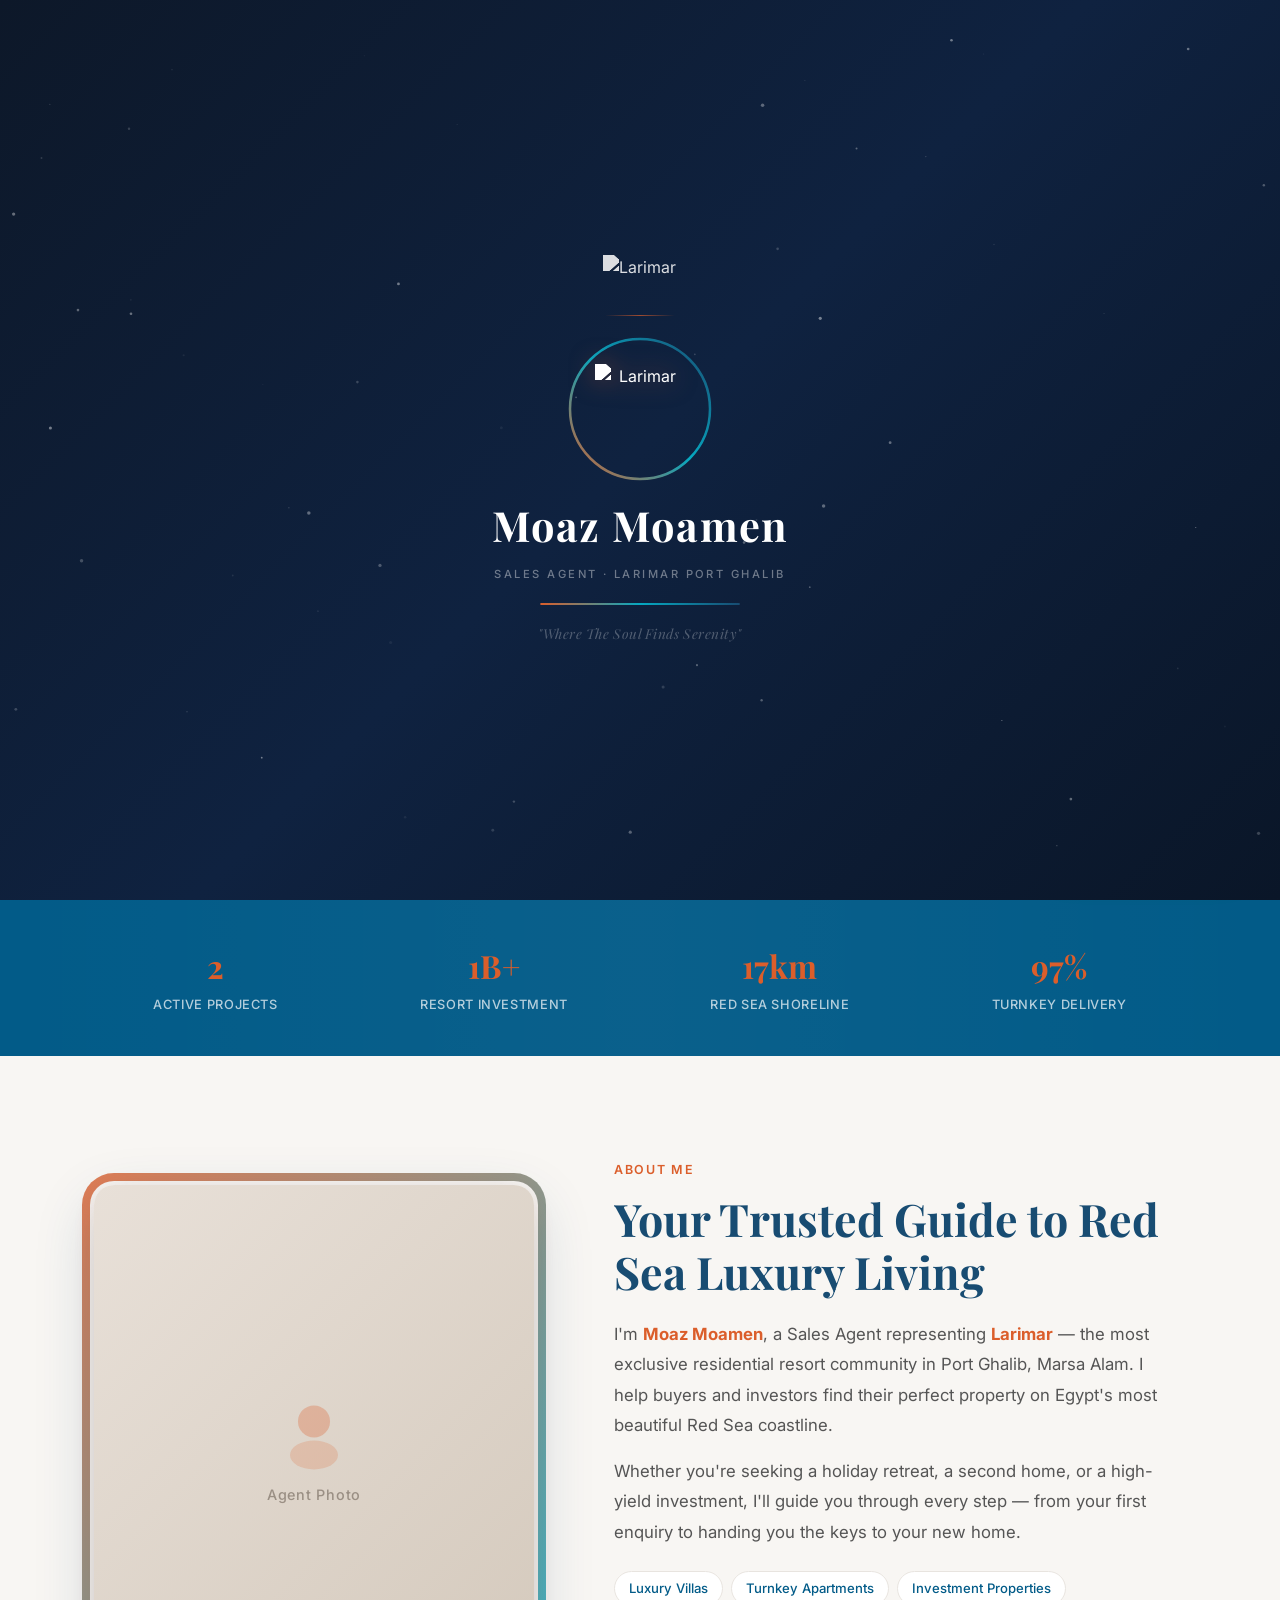
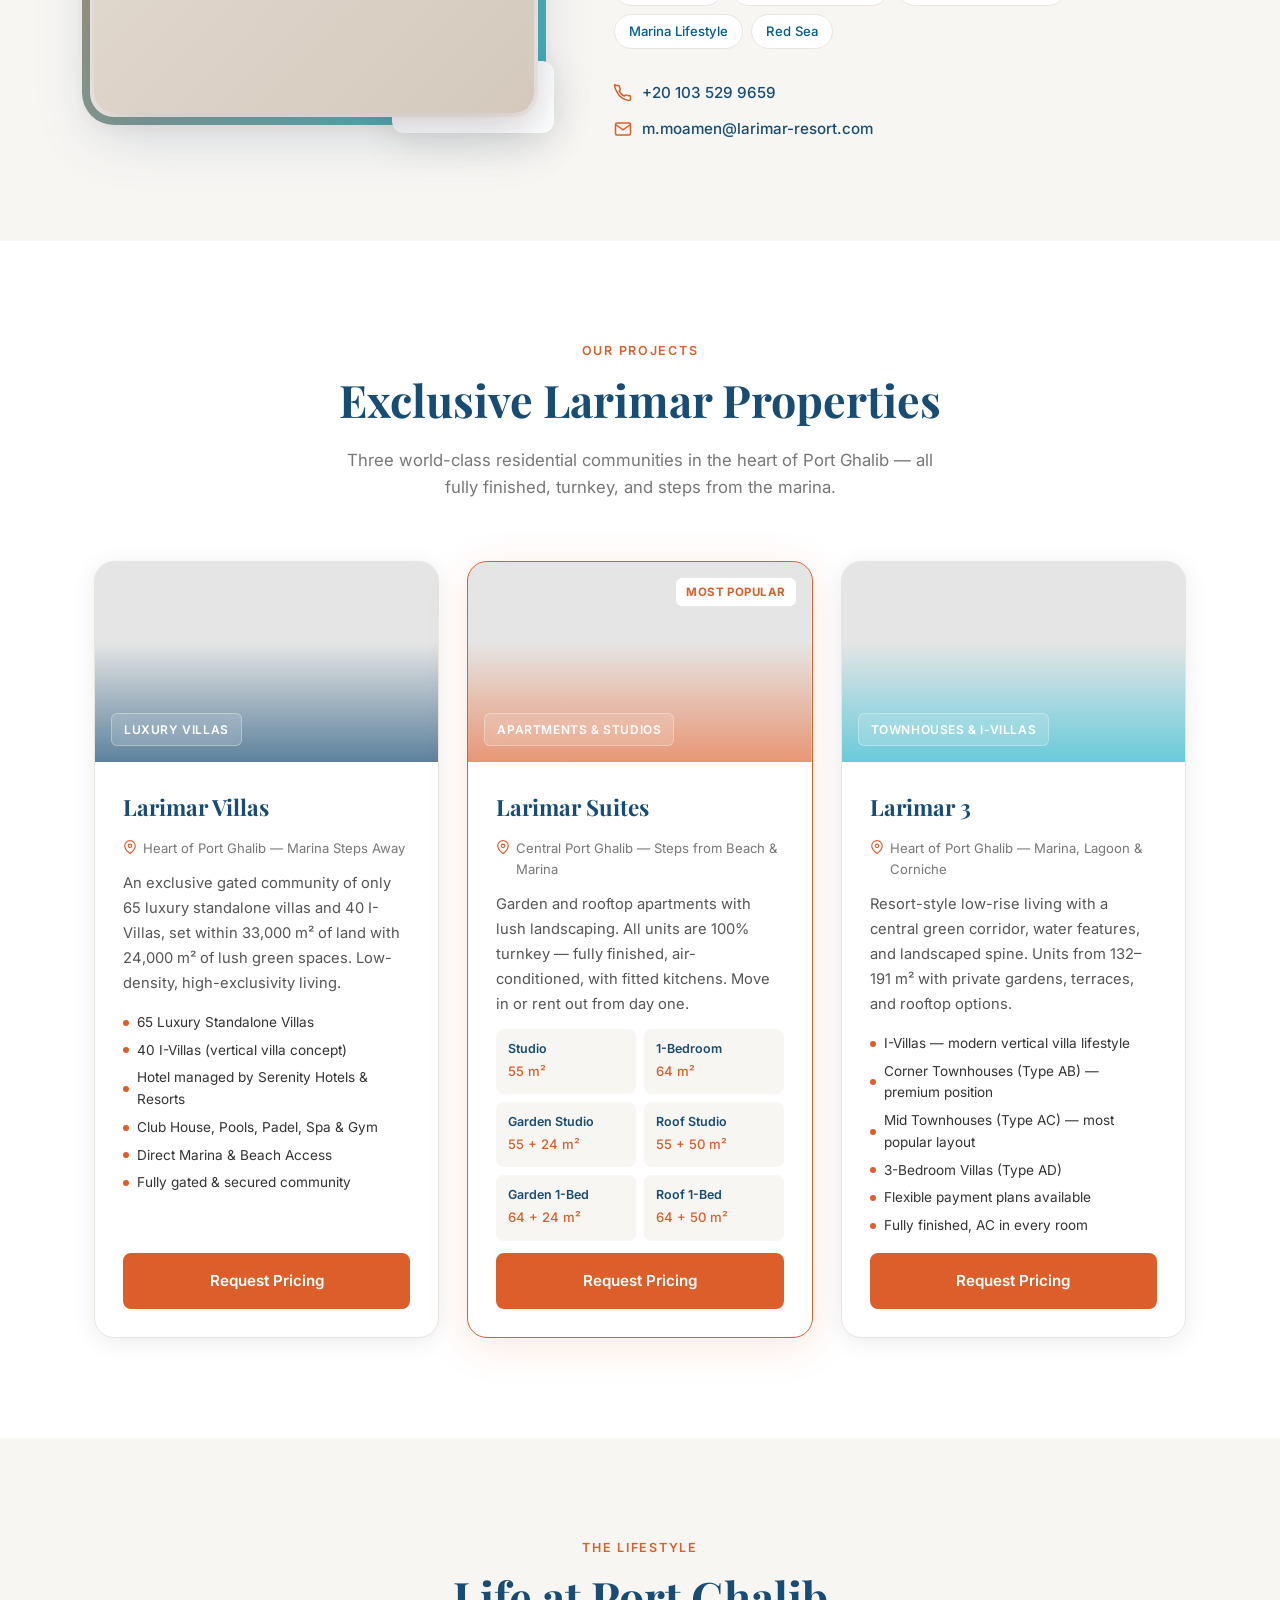
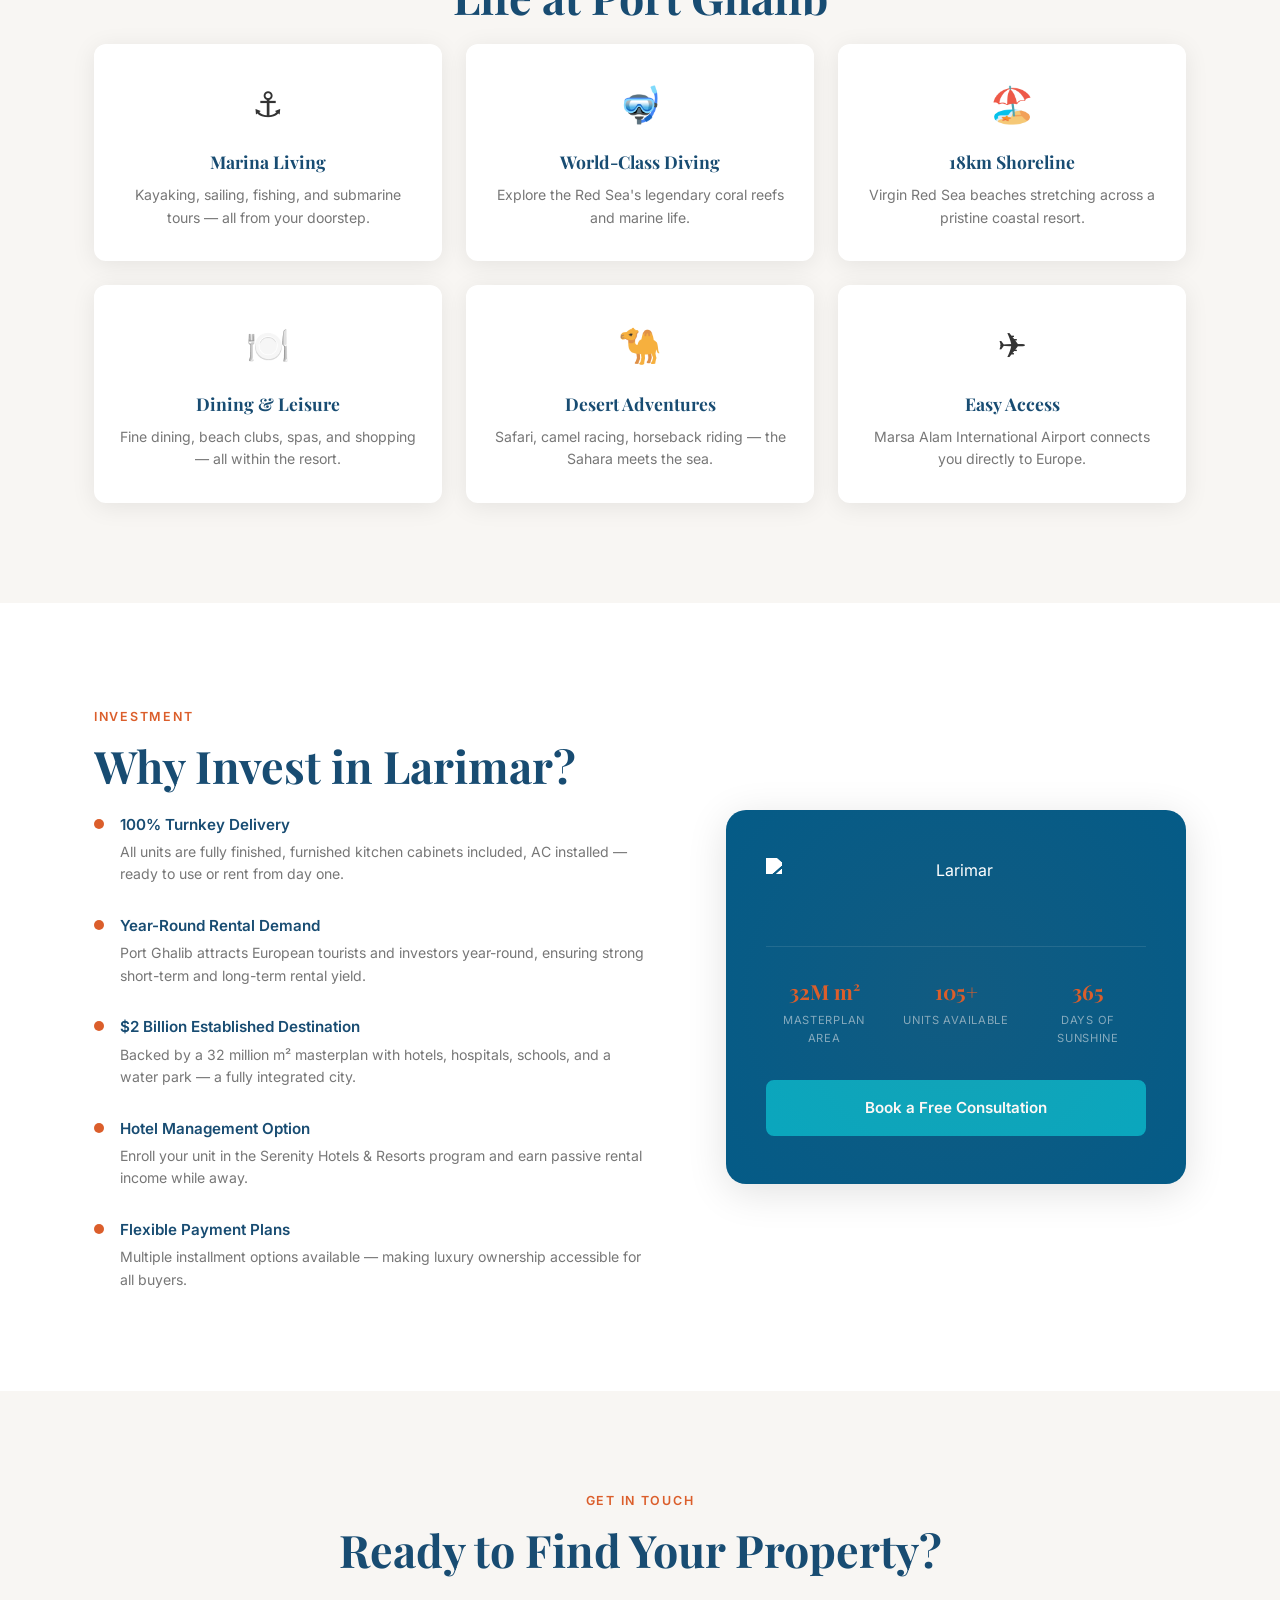
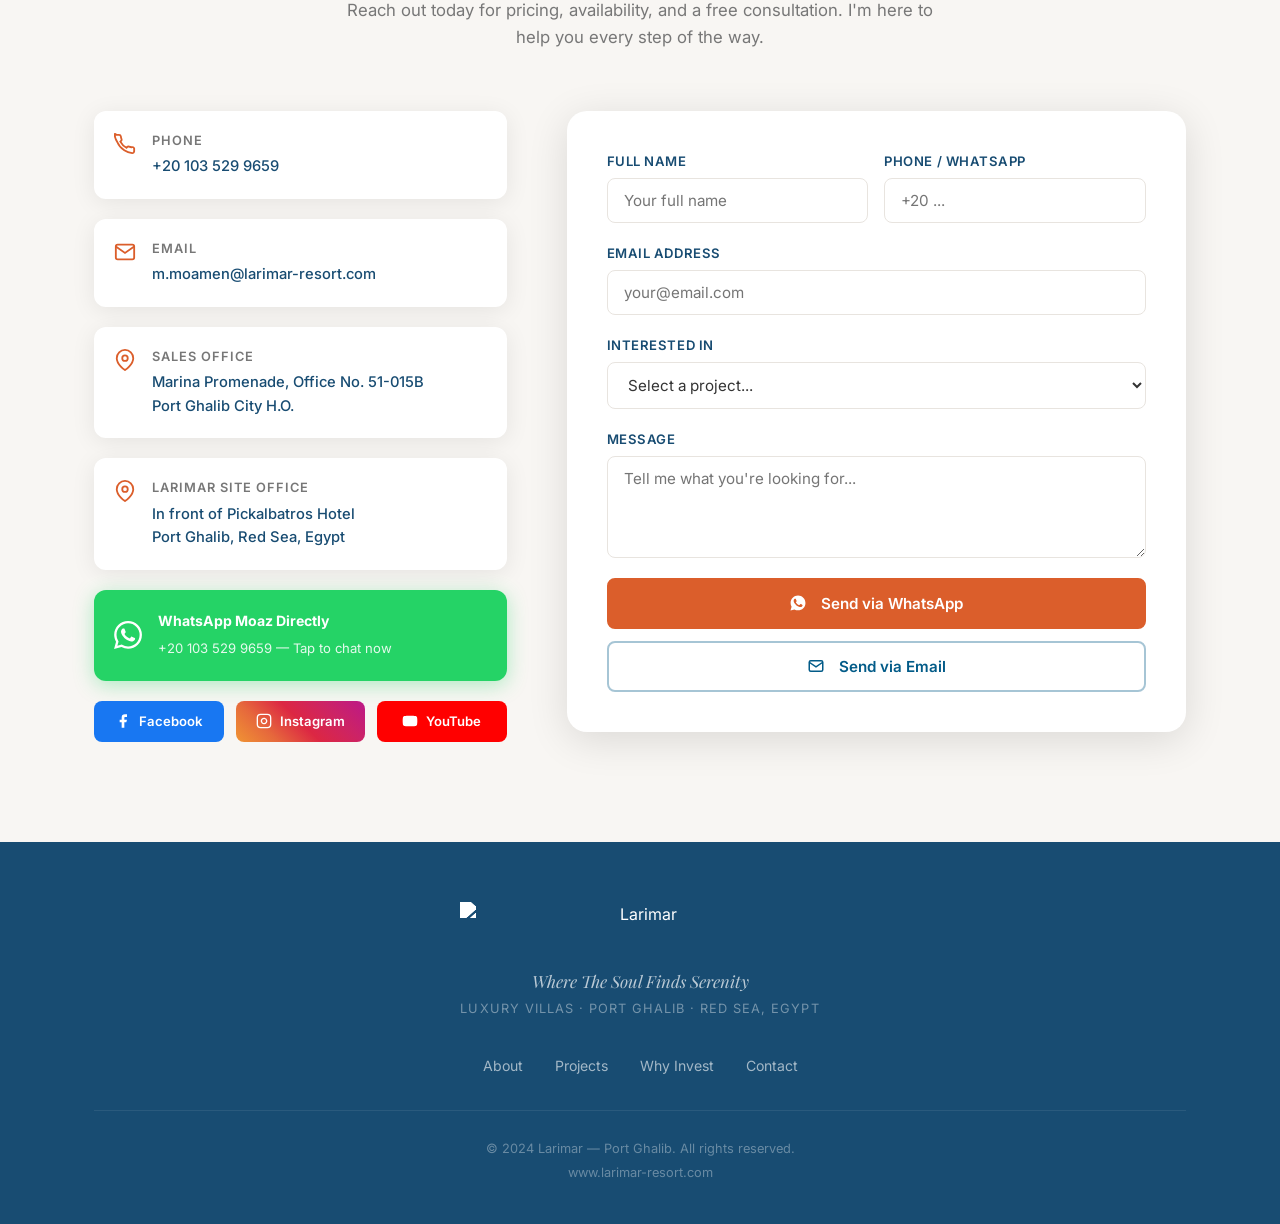
==== index.html @ 700eee4e "Replace Send Enquiry with WhatsApp and Email buttons - Two action buttons: "Send via WhatsApp" and "" ====
<!DOCTYPE html>
<html lang="en">
<head>
  <meta charset="UTF-8" />
  <meta name="viewport" content="width=device-width, initial-scale=1.0" />
  <title>Moaz Moamen | Larimar Port Ghalib — Sales Agent</title>
  <link rel="stylesheet" href="styles.css" />
  <link rel="stylesheet" href="loader.css" />
  <link rel="preconnect" href="https://fonts.googleapis.com" />
  <link href="https://fonts.googleapis.com/css2?family=Playfair+Display:ital,wght@0,400;0,600;0,700;1,400&family=Inter:wght@300;400;500;600&display=swap" rel="stylesheet" />
</head>
<body>

  <!-- ===== LOADING SCREEN ===== -->
  <div id="loader" class="loader">
    <canvas id="loaderCanvas" class="loader-canvas"></canvas>
    <div class="loader-content">
      <div class="loader-logo-wrap">
        <img src="https://larimar-resort.com/wp-content/uploads/2024/09/larimar-logo.png" alt="Larimar" class="loader-larimar-logo" />
      </div>
      <div class="loader-divider"></div>
      <div class="loader-larimar-monogram loader-monogram">
        <div class="loader-larimar-monogram-ring">
          <svg viewBox="0 0 120 120" fill="none" xmlns="http://www.w3.org/2000/svg" width="150" height="150" class="ring-svg">
            <circle cx="60" cy="60" r="56" stroke="rgba(219,94,43,0.2)" stroke-width="1.5"/>
            <circle cx="60" cy="60" r="56" stroke="url(#ring-grad-moaz)" stroke-width="2" stroke-dasharray="352" stroke-dashoffset="352" class="loader-ring" transform="rotate(-90 60 60)"/>
            <defs>
              <linearGradient id="ring-grad-moaz" x1="0%" y1="0%" x2="100%" y2="100%">
                <stop offset="0%" stop-color="#DB5E2B"/>
                <stop offset="50%" stop-color="#05A8C1"/>
                <stop offset="100%" stop-color="#184C72"/>
              </linearGradient>
            </defs>
          </svg>
          <img src="https://larimar-resort.com/wp-content/uploads/2024/10/larimar-logo-orange-png.png" alt="Larimar" class="loader-larimar-logo-center" />
        </div>
      </div>
      <h1 class="loader-name">Moaz Moamen</h1>
      <p class="loader-title">Sales Agent · Larimar Port Ghalib</p>
      <div class="loader-bar-wrap"><div class="loader-bar"></div></div>
      <p class="loader-tagline">"Where The Soul Finds Serenity"</p>
    </div>
  </div>

  <!-- CURSOR GLOW -->
  <div id="cursorGlow" class="cursor-glow"></div>

  <!-- FLOATING WHATSAPP -->
  <a href="https://wa.me/201035299659" target="_blank" rel="noopener" class="whatsapp-float" aria-label="Chat on WhatsApp">
    <svg viewBox="0 0 24 24" fill="currentColor"><path d="M17.472 14.382c-.297-.149-1.758-.867-2.03-.967-.273-.099-.471-.148-.67.15-.197.297-.767.966-.94 1.164-.173.199-.347.223-.644.075-.297-.15-1.255-.463-2.39-1.475-.883-.788-1.48-1.761-1.653-2.059-.173-.297-.018-.458.13-.606.134-.133.298-.347.446-.52.149-.174.198-.298.298-.497.099-.198.05-.371-.025-.52-.075-.149-.669-1.612-.916-2.207-.242-.579-.487-.5-.669-.51-.173-.008-.371-.01-.57-.01-.198 0-.52.074-.792.372-.272.297-1.04 1.016-1.04 2.479 0 1.462 1.065 2.875 1.213 3.074.149.198 2.096 3.2 5.077 4.487.709.306 1.262.489 1.694.625.712.227 1.36.195 1.871.118.571-.085 1.758-.719 2.006-1.413.248-.694.248-1.289.173-1.413-.074-.124-.272-.198-.57-.347m-5.421 7.403h-.004a9.87 9.87 0 01-5.031-1.378l-.361-.214-3.741.982.998-3.648-.235-.374a9.86 9.86 0 01-1.51-5.26c.001-5.45 4.436-9.884 9.888-9.884 2.64 0 5.122 1.03 6.988 2.898a9.825 9.825 0 012.893 6.994c-.003 5.45-4.437 9.884-9.885 9.884m8.413-18.297A11.815 11.815 0 0012.05 0C5.495 0 .16 5.335.157 11.892c0 2.096.547 4.142 1.588 5.945L.057 24l6.305-1.654a11.882 11.882 0 005.683 1.448h.005c6.554 0 11.89-5.335 11.893-11.893a11.821 11.821 0 00-3.48-8.413z"/></svg>
    <span class="whatsapp-label">Chat on WhatsApp</span>
  </a>

  <!-- NAV -->
  <nav class="navbar" id="navbar">
    <div class="nav-inner">
      <a href="#hero" class="nav-logo">
        <img src="https://larimar-resort.com/wp-content/uploads/2024/10/larimar-logo-orange-png.png" alt="Larimar Logo" />
      </a>
      <ul class="nav-links">
        <li><a href="#about">About</a></li>
        <li><a href="#projects">Projects</a></li>
        <li><a href="#invest">Why Invest</a></li>
        <li><a href="#contact" class="nav-cta">Contact Me</a></li>
      </ul>
      <button class="nav-toggle" id="navToggle" aria-label="Toggle menu">
        <span></span><span></span><span></span>
      </button>
    </div>
    <div class="nav-mobile" id="navMobile">
      <a href="#about">About</a>
      <a href="#projects">Projects</a>
      <a href="#invest">Why Invest</a>
      <a href="#contact">Contact Me</a>
    </div>
  </nav>

  <!-- HERO -->
  <section class="hero" id="hero">
    <div class="hero-bg"></div>
    <canvas id="heroCanvas" class="hero-canvas"></canvas>
    <div class="hero-overlay"></div>
    <div class="hero-content">
      <div class="hero-badge hero-reveal">Luxury Real Estate · Port Ghalib · Red Sea</div>
      <h1 class="hero-name hero-reveal">Moaz Moamen</h1>
      <p class="hero-tagline hero-reveal"><em>Where The Soul Finds Serenity</em></p>
      <p class="hero-sub hero-reveal">Your dedicated Sales Agent for exclusive properties at Larimar — Port Ghalib's most prestigious luxury resort community on Egypt's Red Sea coast.</p>
      <div class="hero-actions hero-reveal">
        <a href="#projects" class="btn btn-primary">Explore Properties</a>
        <a href="#contact" class="btn btn-outline">Get in Touch</a>
      </div>
    </div>
    <div class="hero-scroll">
      <span></span>
    </div>
  </section>

  <!-- STATS -->
  <section class="stats-bar">
    <div class="container">
      <div class="stat">
        <span class="stat-num" data-target="3" data-suffix="">0</span>
        <span class="stat-label">Active Projects</span>
      </div>
      <div class="stat">
        <span class="stat-num" data-target="2" data-suffix="B+">$0</span>
        <span class="stat-label">Resort Investment</span>
      </div>
      <div class="stat">
        <span class="stat-num" data-target="18" data-suffix="km">0</span>
        <span class="stat-label">Red Sea Shoreline</span>
      </div>
      <div class="stat">
        <span class="stat-num" data-target="100" data-suffix="%">0</span>
        <span class="stat-label">Turnkey Delivery</span>
      </div>
    </div>
  </section>

  <!-- ABOUT -->
  <section class="section about" id="about">
    <div class="container about-grid">
      <div class="about-image-wrap">
        <div class="about-image-placeholder">
          <div class="about-image-inner">
            <svg viewBox="0 0 100 100" fill="none" xmlns="http://www.w3.org/2000/svg">
              <circle cx="50" cy="38" r="20" fill="#DB5E2B" opacity="0.3"/>
              <ellipse cx="50" cy="80" rx="30" ry="18" fill="#DB5E2B" opacity="0.2"/>
            </svg>
            <span>Agent Photo</span>
          </div>
        </div>
        <div class="about-brand-badge">
          <img src="https://larimar-resort.com/wp-content/uploads/2024/09/Untitled-design-18.png" alt="Port Ghalib" />
          <span>Port Ghalib</span>
        </div>
      </div>
      <div class="about-text">
        <div class="section-label">About Me</div>
        <h2 class="section-title">Your Trusted Guide to Red Sea Luxury Living</h2>
        <p>I'm <strong>Moaz Moamen</strong>, a Sales Agent representing <strong>Larimar</strong> — the most exclusive residential resort community in Port Ghalib, Marsa Alam. I help buyers and investors find their perfect property on Egypt's most beautiful Red Sea coastline.</p>
        <p>Whether you're seeking a holiday retreat, a second home, or a high-yield investment, I'll guide you through every step — from your first enquiry to handing you the keys to your new home.</p>
        <div class="about-tags">
          <span>Luxury Villas</span>
          <span>Turnkey Apartments</span>
          <span>Investment Properties</span>
          <span>Marina Lifestyle</span>
          <span>Red Sea</span>
        </div>
        <div class="about-contacts">
          <a href="tel:+201035299659" class="about-contact-item">
            <svg viewBox="0 0 24 24" fill="none" stroke="currentColor" stroke-width="2"><path d="M22 16.92v3a2 2 0 01-2.18 2 19.79 19.79 0 01-8.63-3.07A19.5 19.5 0 013.55 9.81a19.79 19.79 0 01-3.07-8.67A2 2 0 012.46 2h3a2 2 0 012 1.72c.127.96.361 1.903.7 2.81a2 2 0 01-.45 2.11L6.91 9.43a16 16 0 006.66 6.66l.8-.8a2 2 0 012.11-.45c.907.339 1.85.573 2.81.7A2 2 0 0122 16.92z"/></svg>
            +20 103 529 9659
          </a>
          <a href="mailto:m.moamen@larimar-resort.com" class="about-contact-item">
            <svg viewBox="0 0 24 24" fill="none" stroke="currentColor" stroke-width="2"><path d="M4 4h16c1.1 0 2 .9 2 2v12c0 1.1-.9 2-2 2H4c-1.1 0-2-.9-2-2V6c0-1.1.9-2 2-2z"/><polyline points="22,6 12,13 2,6"/></svg>
            m.moamen@larimar-resort.com
          </a>
        </div>
      </div>
    </div>
  </section>

  <!-- PROJECTS -->
  <section class="section projects" id="projects">
    <div class="container">
      <div class="section-label center">Our Projects</div>
      <h2 class="section-title center">Exclusive Larimar Properties</h2>
      <p class="section-desc center">Three world-class residential communities in the heart of Port Ghalib — all fully finished, turnkey, and steps from the marina.</p>

      <div class="projects-grid">

        <!-- Project 1: Villas -->
        <div class="project-card" id="proj-villas">
          <div class="project-img project-img-villas" style="background-image:linear-gradient(to top, rgba(24,76,114,0.7) 0%, rgba(0,0,0,0.1) 60%), url('https://larimar-resort.com/wp-content/uploads/2024/10/01_28-Photo.jpg'); background-size:cover; background-position:center;">
            <div class="project-badge">Luxury Villas</div>
          </div>
          <div class="project-body">
            <h3>Larimar Villas</h3>
            <p class="project-location">
              <svg viewBox="0 0 24 24" fill="none" stroke="currentColor" stroke-width="2"><path d="M21 10c0 7-9 13-9 13s-9-6-9-13a9 9 0 0118 0z"/><circle cx="12" cy="10" r="3"/></svg>
              Heart of Port Ghalib — Marina Steps Away
            </p>
            <p class="project-desc">An exclusive gated community of only 65 luxury standalone villas and 40 I-Villas, set within 33,000 m² of land with 24,000 m² of lush green spaces. Low-density, high-exclusivity living.</p>
            <ul class="project-features">
              <li>65 Luxury Standalone Villas</li>
              <li>40 I-Villas (vertical villa concept)</li>
              <li>Hotel managed by Serenity Hotels & Resorts</li>
              <li>Club House, Pools, Padel, Spa & Gym</li>
              <li>Direct Marina & Beach Access</li>
              <li>Fully gated & secured community</li>
            </ul>
            <a href="#contact" class="btn btn-primary btn-full">Request Pricing</a>
          </div>
        </div>

        <!-- Project 2: Suites -->
        <div class="project-card featured" id="proj-suites">
          <div class="project-img project-img-suites" style="background-image:linear-gradient(to top, rgba(219,94,43,0.65) 0%, rgba(0,0,0,0.1) 60%), url('https://larimar-resort.com/wp-content/uploads/2025/08/01-1.jpg'); background-size:cover; background-position:center;">
            <div class="project-badge">Apartments & Studios</div>
            <div class="project-featured-tag">Most Popular</div>
          </div>
          <div class="project-body">
            <h3>Larimar Suites</h3>
            <p class="project-location">
              <svg viewBox="0 0 24 24" fill="none" stroke="currentColor" stroke-width="2"><path d="M21 10c0 7-9 13-9 13s-9-6-9-13a9 9 0 0118 0z"/><circle cx="12" cy="10" r="3"/></svg>
              Central Port Ghalib — Steps from Beach & Marina
            </p>
            <p class="project-desc">Garden and rooftop apartments with lush landscaping. All units are 100% turnkey — fully finished, air-conditioned, with fitted kitchens. Move in or rent out from day one.</p>
            <div class="unit-types">
              <div class="unit-type">
                <span class="unit-name">Studio</span>
                <span class="unit-size">55 m²</span>
              </div>
              <div class="unit-type">
                <span class="unit-name">1-Bedroom</span>
                <span class="unit-size">64 m²</span>
              </div>
              <div class="unit-type">
                <span class="unit-name">Garden Studio</span>
                <span class="unit-size">55 + 24 m²</span>
              </div>
              <div class="unit-type">
                <span class="unit-name">Roof Studio</span>
                <span class="unit-size">55 + 50 m²</span>
              </div>
              <div class="unit-type">
                <span class="unit-name">Garden 1-Bed</span>
                <span class="unit-size">64 + 24 m²</span>
              </div>
              <div class="unit-type">
                <span class="unit-name">Roof 1-Bed</span>
                <span class="unit-size">64 + 50 m²</span>
              </div>
            </div>
            <a href="#contact" class="btn btn-primary btn-full">Request Pricing</a>
          </div>
        </div>

        <!-- Project 3: Larimar 3 -->
        <div class="project-card" id="proj-l3">
          <div class="project-img project-img-l3" style="background-image:linear-gradient(to top, rgba(5,168,193,0.6) 0%, rgba(0,0,0,0.1) 60%), url('https://larimar-resort.com/wp-content/uploads/2026/01/01_79-Photo-1024x576.jpg'); background-size:cover; background-position:center;">
            <div class="project-badge">Townhouses & I-Villas</div>
          </div>
          <div class="project-body">
            <h3>Larimar 3</h3>
            <p class="project-location">
              <svg viewBox="0 0 24 24" fill="none" stroke="currentColor" stroke-width="2"><path d="M21 10c0 7-9 13-9 13s-9-6-9-13a9 9 0 0118 0z"/><circle cx="12" cy="10" r="3"/></svg>
              Heart of Port Ghalib — Marina, Lagoon & Corniche
            </p>
            <p class="project-desc">Resort-style low-rise living with a central green corridor, water features, and landscaped spine. Units from 132–191 m² with private gardens, terraces, and rooftop options.</p>
            <ul class="project-features">
              <li>I-Villas — modern vertical villa lifestyle</li>
              <li>Corner Townhouses (Type AB) — premium position</li>
              <li>Mid Townhouses (Type AC) — most popular layout</li>
              <li>3-Bedroom Villas (Type AD)</li>
              <li>Flexible payment plans available</li>
              <li>Fully finished, AC in every room</li>
            </ul>
            <a href="#contact" class="btn btn-primary btn-full">Request Pricing</a>
          </div>
        </div>

      </div>
    </div>
  </section>

  <!-- LIFESTYLE -->
  <section class="section lifestyle">
    <div class="container">
      <div class="section-label center">The Lifestyle</div>
      <h2 class="section-title center">Life at Port Ghalib</h2>
      <div class="lifestyle-grid">
        <div class="lifestyle-item">
          <div class="lifestyle-icon">⚓</div>
          <h4>Marina Living</h4>
          <p>Kayaking, sailing, fishing, and submarine tours — all from your doorstep.</p>
        </div>
        <div class="lifestyle-item">
          <div class="lifestyle-icon">🤿</div>
          <h4>World-Class Diving</h4>
          <p>Explore the Red Sea's legendary coral reefs and marine life.</p>
        </div>
        <div class="lifestyle-item">
          <div class="lifestyle-icon">🏖️</div>
          <h4>18km Shoreline</h4>
          <p>Virgin Red Sea beaches stretching across a pristine coastal resort.</p>
        </div>
        <div class="lifestyle-item">
          <div class="lifestyle-icon">🍽️</div>
          <h4>Dining & Leisure</h4>
          <p>Fine dining, beach clubs, spas, and shopping — all within the resort.</p>
        </div>
        <div class="lifestyle-item">
          <div class="lifestyle-icon">🐪</div>
          <h4>Desert Adventures</h4>
          <p>Safari, camel racing, horseback riding — the Sahara meets the sea.</p>
        </div>
        <div class="lifestyle-item">
          <div class="lifestyle-icon">✈️</div>
          <h4>Easy Access</h4>
          <p>Marsa Alam International Airport connects you directly to Europe.</p>
        </div>
      </div>
    </div>
  </section>

  <!-- WHY INVEST -->
  <section class="section invest" id="invest">
    <div class="container">
      <div class="invest-grid">
        <div class="invest-text">
          <div class="section-label">Investment</div>
          <h2 class="section-title">Why Invest in Larimar?</h2>
          <div class="invest-points">
            <div class="invest-point">
              <div class="invest-dot"></div>
              <div>
                <strong>100% Turnkey Delivery</strong>
                <p>All units are fully finished, furnished kitchen cabinets included, AC installed — ready to use or rent from day one.</p>
              </div>
            </div>
            <div class="invest-point">
              <div class="invest-dot"></div>
              <div>
                <strong>Year-Round Rental Demand</strong>
                <p>Port Ghalib attracts European tourists and investors year-round, ensuring strong short-term and long-term rental yield.</p>
              </div>
            </div>
            <div class="invest-point">
              <div class="invest-dot"></div>
              <div>
                <strong>$2 Billion Established Destination</strong>
                <p>Backed by a 32 million m² masterplan with hotels, hospitals, schools, and a water park — a fully integrated city.</p>
              </div>
            </div>
            <div class="invest-point">
              <div class="invest-dot"></div>
              <div>
                <strong>Hotel Management Option</strong>
                <p>Enroll your unit in the Serenity Hotels & Resorts program and earn passive rental income while away.</p>
              </div>
            </div>
            <div class="invest-point">
              <div class="invest-dot"></div>
              <div>
                <strong>Flexible Payment Plans</strong>
                <p>Multiple installment options available — making luxury ownership accessible for all buyers.</p>
              </div>
            </div>
          </div>
        </div>
        <div class="invest-visual">
          <div class="invest-card">
            <img src="https://larimar-resort.com/wp-content/uploads/2024/09/larimar-logo.png" alt="Larimar" class="invest-logo" />
            <div class="invest-divider"></div>
            <div class="invest-stats">
              <div class="i-stat">
                <span class="i-num">32M m²</span>
                <span class="i-lbl">Masterplan Area</span>
              </div>
              <div class="i-stat">
                <span class="i-num">105+</span>
                <span class="i-lbl">Units Available</span>
              </div>
              <div class="i-stat">
                <span class="i-num">365</span>
                <span class="i-lbl">Days of Sunshine</span>
              </div>
            </div>
            <a href="#contact" class="btn btn-teal btn-full">Book a Free Consultation</a>
          </div>
        </div>
      </div>
    </div>
  </section>

  <!-- CONTACT -->
  <section class="section contact" id="contact">
    <div class="container">
      <div class="section-label center">Get in Touch</div>
      <h2 class="section-title center">Ready to Find Your Property?</h2>
      <p class="section-desc center">Reach out today for pricing, availability, and a free consultation. I'm here to help you every step of the way.</p>

      <div class="contact-grid">
        <div class="contact-info">
          <div class="contact-card">
            <svg viewBox="0 0 24 24" fill="none" stroke="currentColor" stroke-width="2"><path d="M22 16.92v3a2 2 0 01-2.18 2 19.79 19.79 0 01-8.63-3.07A19.5 19.5 0 013.55 9.81a19.79 19.79 0 01-3.07-8.67A2 2 0 012.46 2h3a2 2 0 012 1.72c.127.96.361 1.903.7 2.81a2 2 0 01-.45 2.11L6.91 9.43a16 16 0 006.66 6.66l.8-.8a2 2 0 012.11-.45c.907.339 1.85.573 2.81.7A2 2 0 0122 16.92z"/></svg>
            <div>
              <strong>Phone</strong>
              <a href="tel:+201035299659">+20 103 529 9659</a>
            </div>
          </div>
          <div class="contact-card">
            <svg viewBox="0 0 24 24" fill="none" stroke="currentColor" stroke-width="2"><path d="M4 4h16c1.1 0 2 .9 2 2v12c0 1.1-.9 2-2 2H4c-1.1 0-2-.9-2-2V6c0-1.1.9-2 2-2z"/><polyline points="22,6 12,13 2,6"/></svg>
            <div>
              <strong>Email</strong>
              <a href="mailto:m.moamen@larimar-resort.com">m.moamen@larimar-resort.com</a>
            </div>
          </div>
          <div class="contact-card">
            <svg viewBox="0 0 24 24" fill="none" stroke="currentColor" stroke-width="2"><path d="M21 10c0 7-9 13-9 13s-9-6-9-13a9 9 0 0118 0z"/><circle cx="12" cy="10" r="3"/></svg>
            <div>
              <strong>Sales Office</strong>
              <span>Marina Promenade, Office No. 51-015B<br/>Port Ghalib City H.O.</span>
            </div>
          </div>
          <div class="contact-card">
            <svg viewBox="0 0 24 24" fill="none" stroke="currentColor" stroke-width="2"><path d="M21 10c0 7-9 13-9 13s-9-6-9-13a9 9 0 0118 0z"/><circle cx="12" cy="10" r="3"/></svg>
            <div>
              <strong>Larimar Site Office</strong>
              <span>In front of Pickalbatros Hotel<br/>Port Ghalib, Red Sea, Egypt</span>
            </div>
          </div>
          <a href="https://wa.me/201035299659" target="_blank" rel="noopener" class="whatsapp-card">
            <svg viewBox="0 0 24 24" fill="currentColor"><path d="M17.472 14.382c-.297-.149-1.758-.867-2.03-.967-.273-.099-.471-.148-.67.15-.197.297-.767.966-.94 1.164-.173.199-.347.223-.644.075-.297-.15-1.255-.463-2.39-1.475-.883-.788-1.48-1.761-1.653-2.059-.173-.297-.018-.458.13-.606.134-.133.298-.347.446-.52.149-.174.198-.298.298-.497.099-.198.05-.371-.025-.52-.075-.149-.669-1.612-.916-2.207-.242-.579-.487-.5-.669-.51-.173-.008-.371-.01-.57-.01-.198 0-.52.074-.792.372-.272.297-1.04 1.016-1.04 2.479 0 1.462 1.065 2.875 1.213 3.074.149.198 2.096 3.2 5.077 4.487.709.306 1.262.489 1.694.625.712.227 1.36.195 1.871.118.571-.085 1.758-.719 2.006-1.413.248-.694.248-1.289.173-1.413-.074-.124-.272-.198-.57-.347m-5.421 7.403h-.004a9.87 9.87 0 01-5.031-1.378l-.361-.214-3.741.982.998-3.648-.235-.374a9.86 9.86 0 01-1.51-5.26c.001-5.45 4.436-9.884 9.888-9.884 2.64 0 5.122 1.03 6.988 2.898a9.825 9.825 0 012.893 6.994c-.003 5.45-4.437 9.884-9.885 9.884m8.413-18.297A11.815 11.815 0 0012.05 0C5.495 0 .16 5.335.157 11.892c0 2.096.547 4.142 1.588 5.945L.057 24l6.305-1.654a11.882 11.882 0 005.683 1.448h.005c6.554 0 11.89-5.335 11.893-11.893a11.821 11.821 0 00-3.48-8.413z"/></svg>
            <div>
              <strong>WhatsApp Moaz Directly</strong>
              <span>+20 103 529 9659 — Tap to chat now</span>
            </div>
          </a>
          <div class="contact-social">
            <a href="https://facebook.com/larimarresort" target="_blank" rel="noopener" class="social-link facebook">
              <svg viewBox="0 0 24 24" fill="currentColor"><path d="M18 2h-3a5 5 0 00-5 5v3H7v4h3v8h4v-8h3l1-4h-4V7a1 1 0 011-1h3z"/></svg>
              Facebook
            </a>
            <a href="https://instagram.com/larimarresort" target="_blank" rel="noopener" class="social-link instagram">
              <svg viewBox="0 0 24 24" fill="none" stroke="currentColor" stroke-width="2"><rect x="2" y="2" width="20" height="20" rx="5" ry="5"/><path d="M16 11.37A4 4 0 1112.63 8 4 4 0 0116 11.37z"/><line x1="17.5" y1="6.5" x2="17.51" y2="6.5"/></svg>
              Instagram
            </a>
            <a href="https://youtube.com/@LarimarResort-s4u" target="_blank" rel="noopener" class="social-link youtube">
              <svg viewBox="0 0 24 24" fill="currentColor"><path d="M22.54 6.42a2.78 2.78 0 00-1.95-1.96C18.88 4 12 4 12 4s-6.88 0-8.59.46a2.78 2.78 0 00-1.95 1.96A29 29 0 001 12a29 29 0 00.46 5.58A2.78 2.78 0 003.41 19.6C5.12 20 12 20 12 20s6.88 0 8.59-.46a2.78 2.78 0 001.95-1.95A29 29 0 0023 12a29 29 0 00-.46-5.58z"/><polygon points="9.75 15.02 15.5 12 9.75 8.98 9.75 15.02" fill="white"/></svg>
              YouTube
            </a>
          </div>
        </div>

        <form class="contact-form" id="contactForm" data-wa-number="201035299659" data-agent-name="Moaz" data-email="m.moamen@larimar-resort.com">
          <div class="form-row">
            <label>
              Full Name
              <input type="text" name="name" placeholder="Your full name" required />
            </label>
            <label>
              Phone / WhatsApp
              <input type="tel" name="phone" placeholder="+20 ..." required />
            </label>
          </div>
          <label>
            Email Address
            <input type="email" name="email" placeholder="your@email.com" />
          </label>
          <label>
            Interested In
            <select name="interest" required>
              <option value="">Select a project...</option>
              <option value="villas">Larimar Villas</option>
              <option value="suites">Larimar Suites</option>
              <option value="l3">Larimar 3</option>
              <option value="all">All Projects — General Inquiry</option>
            </select>
          </label>
          <label>
            Message
            <textarea name="message" rows="4" placeholder="Tell me what you're looking for..."></textarea>
          </label>
          <div class="form-actions">
            <button type="submit" class="btn btn-primary btn-full">
              <svg viewBox="0 0 24 24" width="18" height="18" fill="currentColor" style="vertical-align:-3px;margin-right:6px;"><path d="M12.04 2C6.58 2 2.13 6.45 2.13 11.91c0 1.75.46 3.45 1.32 4.95L2 22l5.25-1.38c1.45.79 3.08 1.21 4.79 1.21 5.46 0 9.91-4.45 9.91-9.91S17.5 2 12.04 2zm5.8 14.01c-.24.68-1.42 1.31-1.95 1.36-.5.05-1.13.07-1.83-.11-.42-.13-.96-.31-1.66-.61-2.92-1.26-4.82-4.2-4.97-4.39-.15-.2-1.19-1.58-1.19-3.01s.75-2.14 1.02-2.43c.27-.29.58-.36.78-.36l.56.01c.18.01.42-.07.66.5.24.58.82 2.01.89 2.16.07.15.12.32.02.51-.1.2-.15.32-.29.49l-.44.51c-.15.15-.3.31-.13.6.17.29.76 1.25 1.63 2.03 1.12 1 2.06 1.31 2.35 1.46.29.15.46.12.63-.07.17-.2.73-.85.92-1.14.2-.29.39-.24.66-.15.27.1 1.71.81 2 .96.29.15.49.22.56.34.07.12.07.71-.17 1.39z"/></svg>
              Send via WhatsApp
            </button>
            <button type="button" id="emailBtn" class="btn btn-outline btn-full">
              <svg viewBox="0 0 24 24" width="18" height="18" fill="none" stroke="currentColor" stroke-width="2" style="vertical-align:-4px;margin-right:6px;"><rect x="3" y="5" width="18" height="14" rx="2"/><path d="m3 7 9 6 9-6"/></svg>
              Send via Email
            </button>
          </div>
          <div class="form-success hidden" id="formSuccess">
            Thank you! I'll be in touch with you shortly.
          </div>
        </form>
      </div>
    </div>
  </section>

  <!-- FOOTER -->
  <footer class="footer">
    <div class="container footer-inner">
      <div class="footer-brand">
        <img src="https://larimar-resort.com/wp-content/uploads/2024/09/larimar-logo.png" alt="Larimar" />
        <p>Where The Soul Finds Serenity</p>
        <p class="footer-copy">Luxury Villas · Port Ghalib · Red Sea, Egypt</p>
      </div>
      <div class="footer-links">
        <a href="#about">About</a>
        <a href="#projects">Projects</a>
        <a href="#invest">Why Invest</a>
        <a href="#contact">Contact</a>
      </div>
      <div class="footer-copy-bottom">
        <p>© 2024 Larimar — Port Ghalib. All rights reserved.</p>
        <p><a href="https://larimar-resort.com" target="_blank" rel="noopener">www.larimar-resort.com</a></p>
      </div>
    </div>
  </footer>

  <script src="script.js"></script>
  <script>
    const loader = document.getElementById('loader');
    const lc = document.getElementById('loaderCanvas');
    const lctx = lc.getContext('2d');
    lc.width = window.innerWidth; lc.height = window.innerHeight;
    const lp = Array.from({length:60},()=>({x:Math.random()*lc.width,y:Math.random()*lc.height,r:Math.random()*1.5+0.3,dx:(Math.random()-.5)*.3,dy:-Math.random()*.4-.1,a:Math.random()*.4+.05}));
    function dl(){if(!loader.classList.contains('hidden')){lctx.clearRect(0,0,lc.width,lc.height);lp.forEach(p=>{lctx.beginPath();lctx.arc(p.x,p.y,p.r,0,Math.PI*2);lctx.fillStyle=`rgba(255,255,255,${p.a})`;lctx.fill();p.x+=p.dx;p.y+=p.dy;if(p.y<-5){p.y=lc.height+5;p.x=Math.random()*lc.width;}});requestAnimationFrame(dl);}}
    dl();
    window.addEventListener('load',()=>{ setTimeout(()=>loader.classList.add('hidden'), 3000); });
  </script>
</body>
</html>
---- styles.css ----
/* ===== VARIABLES ===== */
:root {
  --orange:   #DB5E2B;
  --navy:     #025B88;
  --dark-blue:#184C72;
  --teal:     #05A8C1;
  --white:    #FFFFFF;
  --dark:     #333333;
  --light-bg: #F8F6F3;
  --border:   #E8E4DF;
  --text-muted: #777;
  --font-serif: 'Playfair Display', Georgia, serif;
  --font-sans:  'Inter', system-ui, sans-serif;
  --shadow:   0 4px 24px rgba(0,0,0,0.08);
  --shadow-md:0 8px 40px rgba(0,0,0,0.12);
  --radius:   12px;
  --radius-lg:20px;
}

/* ===== RESET & BASE ===== */
*, *::before, *::after { box-sizing: border-box; margin: 0; padding: 0; }
html { scroll-behavior: smooth; }
body {
  font-family: var(--font-sans);
  color: var(--dark);
  background: var(--white);
  line-height: 1.6;
  -webkit-font-smoothing: antialiased;
}
img { max-width: 100%; display: block; }
a { text-decoration: none; color: inherit; }
ul { list-style: none; }

.container {
  max-width: 1140px;
  margin: 0 auto;
  padding: 0 24px;
}

.hidden { display: none !important; }

/* ===== BUTTONS ===== */
.btn {
  display: inline-flex;
  align-items: center;
  justify-content: center;
  gap: 8px;
  padding: 14px 28px;
  border-radius: 8px;
  font-family: var(--font-sans);
  font-size: 0.95rem;
  font-weight: 600;
  cursor: pointer;
  transition: all 0.25s ease;
  border: 2px solid transparent;
  text-align: center;
}
.btn-primary {
  background: var(--orange);
  color: var(--white);
  border-color: var(--orange);
}
.btn-primary:hover { background: #c0521f; border-color: #c0521f; transform: translateY(-1px); }
.btn-outline {
  background: transparent;
  color: var(--white);
  border-color: rgba(255,255,255,0.7);
}
.btn-outline:hover { background: rgba(255,255,255,0.15); }
.btn-teal {
  background: var(--teal);
  color: var(--white);
  border-color: var(--teal);
}
.btn-teal:hover { background: #049db5; }
.btn-full { width: 100%; }

/* Contact form action buttons (on white card) */
.form-actions {
  display: flex;
  flex-direction: column;
  gap: 12px;
}
.form-actions .btn-outline {
  color: var(--navy);
  border-color: rgba(2,91,136,0.35);
  background: transparent;
}
.form-actions .btn-outline:hover {
  background: rgba(2,91,136,0.06);
  border-color: var(--navy);
  transform: translateY(-1px);
}

/* ===== SECTION BASE ===== */
.section { padding: 100px 0; }
.section-label {
  display: inline-block;
  font-size: 0.78rem;
  font-weight: 600;
  letter-spacing: 0.14em;
  text-transform: uppercase;
  color: var(--orange);
  margin-bottom: 12px;
}
.section-label.center { display: block; text-align: center; }
.section-title {
  font-family: var(--font-serif);
  font-size: clamp(1.8rem, 3.5vw, 2.8rem);
  font-weight: 700;
  color: var(--dark-blue);
  line-height: 1.2;
  margin-bottom: 20px;
}
.section-title.center { text-align: center; }
.section-desc {
  font-size: 1.05rem;
  color: var(--text-muted);
  max-width: 620px;
  margin: 0 auto 60px;
}
.section-desc.center { text-align: center; }

/* ===== NAVBAR ===== */
.navbar {
  position: fixed;
  top: 0; left: 0; right: 0;
  z-index: 100;
  background: transparent;
  transition: background 0.3s ease, box-shadow 0.3s ease;
}
.navbar.scrolled {
  background: var(--white);
  box-shadow: 0 2px 20px rgba(0,0,0,0.08);
}
.nav-inner {
  max-width: 1140px;
  margin: 0 auto;
  padding: 0 24px;
  height: 72px;
  display: flex;
  align-items: center;
  justify-content: space-between;
}
.nav-logo img {
  height: 40px;
  filter: brightness(0) invert(1);
  transition: filter 0.3s ease;
}
.navbar.scrolled .nav-logo img { filter: none; }
.nav-links {
  display: flex;
  align-items: center;
  gap: 36px;
}
.nav-links li a {
  font-size: 0.9rem;
  font-weight: 500;
  color: rgba(255,255,255,0.9);
  transition: color 0.2s;
}
.navbar.scrolled .nav-links li a { color: var(--dark); }
.nav-links li a:hover { color: var(--orange); }
.nav-cta {
  padding: 10px 22px;
  border-radius: 8px;
  background: var(--orange);
  color: var(--white) !important;
  font-weight: 600;
}
.nav-cta:hover { background: #c0521f; }
.nav-toggle {
  display: none;
  flex-direction: column;
  gap: 5px;
  background: none;
  border: none;
  cursor: pointer;
  padding: 4px;
}
.nav-toggle span {
  display: block;
  width: 24px;
  height: 2px;
  background: white;
  border-radius: 2px;
  transition: background 0.3s;
}
.navbar.scrolled .nav-toggle span { background: var(--dark); }
.nav-mobile {
  display: none;
  flex-direction: column;
  background: var(--white);
  padding: 16px 24px 24px;
  border-top: 1px solid var(--border);
}
.nav-mobile.open { display: flex; }
.nav-mobile a {
  padding: 12px 0;
  font-weight: 500;
  color: var(--dark);
  border-bottom: 1px solid var(--border);
}
.nav-mobile a:last-child { border-bottom: none; }

/* ===== HERO ===== */
.hero {
  min-height: 100vh;
  position: relative;
  display: flex;
  align-items: center;
  justify-content: center;
  overflow: hidden;
}
.hero-bg {
  position: absolute;
  top: 0; left: 0; right: 0; bottom: 0;
  background:
    linear-gradient(135deg, rgba(2,91,136,0.82) 0%, rgba(24,76,114,0.78) 45%, rgba(10,58,92,0.85) 100%),
    url('https://larimar-resort.com/wp-content/uploads/2026/01/01_79-Photo-1024x576.jpg');
  background-size: cover;
  background-position: center;
}
.hero-bg::after {
  content: '';
  position: absolute;
  top: 0; left: 0; right: 0; bottom: 0;
  background-image:
    radial-gradient(circle at 20% 50%, rgba(219,94,43,0.15) 0%, transparent 50%),
    radial-gradient(circle at 80% 20%, rgba(5,168,193,0.1) 0%, transparent 50%);
}
.hero-overlay {
  position: absolute;
  top: 0; left: 0; right: 0; bottom: 0;
  background: linear-gradient(to bottom, transparent 60%, rgba(2,91,136,0.3) 100%);
}
.hero-content {
  position: relative;
  z-index: 2;
  text-align: center;
  padding: 24px;
  max-width: 800px;
}
.hero-badge {
  display: inline-block;
  padding: 8px 20px;
  border: 1px solid rgba(255,255,255,0.3);
  border-radius: 100px;
  font-size: 0.8rem;
  letter-spacing: 0.1em;
  text-transform: uppercase;
  color: rgba(255,255,255,0.8);
  margin-bottom: 28px;
  backdrop-filter: blur(8px);
  background: rgba(255,255,255,0.05);
}
.hero-name {
  font-family: var(--font-serif);
  font-size: clamp(3rem, 8vw, 6rem);
  font-weight: 700;
  color: var(--white);
  line-height: 1.1;
  margin-bottom: 16px;
  text-shadow: 0 2px 40px rgba(0,0,0,0.3);
}
.hero-tagline {
  font-family: var(--font-serif);
  font-size: clamp(1rem, 2.5vw, 1.4rem);
  color: rgba(255,255,255,0.75);
  margin-bottom: 20px;
  font-style: italic;
}
.hero-sub {
  font-size: 1.05rem;
  color: rgba(255,255,255,0.7);
  max-width: 560px;
  margin: 0 auto 40px;
  line-height: 1.7;
}
.hero-actions {
  display: flex;
  gap: 16px;
  justify-content: center;
  flex-wrap: wrap;
}
.hero-scroll {
  position: absolute;
  bottom: 36px;
  left: 50%;
  transform: translateX(-50%);
  z-index: 2;
}
.hero-scroll span {
  display: block;
  width: 24px;
  height: 40px;
  border: 2px solid rgba(255,255,255,0.4);
  border-radius: 12px;
  position: relative;
}
.hero-scroll span::before {
  content: '';
  position: absolute;
  top: 6px;
  left: 50%;
  transform: translateX(-50%);
  width: 4px;
  height: 8px;
  background: rgba(255,255,255,0.6);
  border-radius: 2px;
  animation: scroll-dot 1.8s ease infinite;
}
@keyframes scroll-dot {
  0%   { opacity: 1; transform: translateX(-50%) translateY(0); }
  100% { opacity: 0; transform: translateX(-50%) translateY(14px); }
}

/* ===== STATS BAR ===== */
.stats-bar {
  background: var(--navy);
  padding: 40px 0;
}
.stats-bar .container {
  display: flex;
  justify-content: space-around;
  flex-wrap: wrap;
  gap: 24px;
}
.stat {
  display: flex;
  flex-direction: column;
  align-items: center;
  gap: 4px;
}
.stat-num {
  font-family: var(--font-serif);
  font-size: 2rem;
  font-weight: 700;
  color: var(--orange);
}
.stat-label {
  font-size: 0.8rem;
  font-weight: 500;
  color: rgba(255,255,255,0.7);
  letter-spacing: 0.05em;
  text-transform: uppercase;
}

/* ===== ABOUT ===== */
.about { background: var(--light-bg); }
.about-grid {
  display: grid;
  grid-template-columns: 1fr 1.3fr;
  gap: 80px;
  align-items: center;
}
.about-image-wrap {
  position: relative;
  animation: float-photo 6s ease-in-out infinite;
}
@keyframes float-photo {
  0%, 100% { transform: translateY(0px); }
  50%       { transform: translateY(-14px); }
}

/* Rotating ring behind the photo */
.about-image-wrap::before {
  content: '';
  position: absolute;
  top: -12px; left: -12px; right: -12px; bottom: -12px;
  border-radius: calc(var(--radius-lg) + 12px);
  background: linear-gradient(135deg, var(--orange), var(--teal), var(--navy), var(--orange));
  background-size: 300% 300%;
  animation: spin-ring 4s linear infinite;
  z-index: 0;
  opacity: 0.8;
}
@keyframes spin-ring {
  0%   { background-position: 0% 50%; }
  50%  { background-position: 100% 50%; }
  100% { background-position: 0% 50%; }
}

/* White gap between ring and photo */
.about-image-wrap::after {
  content: '';
  position: absolute;
  top: -4px; left: -4px; right: -4px; bottom: -4px;
  border-radius: calc(var(--radius-lg) + 4px);
  background: var(--light-bg);
  z-index: 1;
}

.about-image-placeholder {
  width: 100%;
  padding-bottom: 120%;
  background: linear-gradient(135deg, #e8e0d8 0%, #d4c9bc 100%);
  border-radius: var(--radius-lg);
  overflow: hidden;
  position: relative;
  box-shadow: 0 20px 60px rgba(24,76,114,0.2), 0 8px 24px rgba(219,94,43,0.15);
  z-index: 2;
  -webkit-transform: translateZ(0);
  transform: translateZ(0);
}

/* Shimmer sweep over the photo */
.about-image-placeholder::after {
  content: '';
  position: absolute;
  top: 0; left: -100%;
  width: 60%;
  height: 100%;
  background: linear-gradient(
    105deg,
    transparent 20%,
    rgba(255,255,255,0.18) 50%,
    transparent 80%
  );
  animation: shimmer-photo 3.5s ease-in-out infinite;
  z-index: 3;
  pointer-events: none;
}
@keyframes shimmer-photo {
  0%   { left: -100%; }
  60%, 100% { left: 160%; }
}

/* Glow pulse behind the wrap */
.about-image-wrap .glow-ring {
  position: absolute;
  top: -24px; left: -24px; right: -24px; bottom: -24px;
  border-radius: calc(var(--radius-lg) + 24px);
  background: radial-gradient(circle, rgba(219,94,43,0.15) 0%, transparent 70%);
  animation: glow-pulse 3s ease-in-out infinite;
  z-index: 0;
}
@keyframes glow-pulse {
  0%, 100% { opacity: 0.5; transform: scale(1); }
  50%       { opacity: 1;   transform: scale(1.06); }
}

/* Floating dots decoration */
.about-image-wrap .dot {
  position: absolute;
  border-radius: 50%;
  background: var(--orange);
  z-index: 5;
  animation: float-dot 4s ease-in-out infinite;
}
.about-image-wrap .dot-1 {
  width: 12px; height: 12px;
  top: 10%; right: -20px;
  animation-delay: 0s;
}
.about-image-wrap .dot-2 {
  width: 8px; height: 8px;
  bottom: 25%; left: -16px;
  background: var(--teal);
  animation-delay: 1s;
}
.about-image-wrap .dot-3 {
  width: 6px; height: 6px;
  top: 40%; right: -26px;
  background: var(--navy);
  animation-delay: 2s;
}
@keyframes float-dot {
  0%, 100% { transform: translateY(0); }
  50%       { transform: translateY(-10px); }
}
.about-image-inner {
  position: absolute;
  top: 0; left: 0; right: 0; bottom: 0;
  display: flex;
  flex-direction: column;
  align-items: center;
  justify-content: center;
  gap: 12px;
  color: #9a8f84;
}
.about-image-inner svg { width: 80px; height: 80px; }
.about-image-inner span {
  font-size: 0.9rem;
  font-weight: 500;
  letter-spacing: 0.05em;
}
.about-brand-badge {
  position: absolute;
  bottom: -20px;
  right: -20px;
  background: var(--white);
  border-radius: var(--radius);
  padding: 16px 20px;
  display: flex;
  align-items: center;
  gap: 10px;
  box-shadow: var(--shadow-md);
}
.about-brand-badge img {
  width: 40px;
  height: 40px;
  object-fit: contain;
}
.about-brand-badge span {
  font-weight: 600;
  font-size: 0.85rem;
  color: var(--navy);
}
.about-text { padding-right: 20px; }
.about-text p {
  font-size: 1.05rem;
  color: #555;
  line-height: 1.8;
  margin-bottom: 16px;
}
.about-text p strong { color: var(--orange); }
.about-tags {
  display: flex;
  flex-wrap: wrap;
  gap: 8px;
  margin: 24px 0 32px;
}
.about-tags span {
  padding: 6px 14px;
  background: var(--white);
  border: 1px solid var(--border);
  border-radius: 100px;
  font-size: 0.82rem;
  font-weight: 500;
  color: var(--navy);
}
.about-contacts { display: flex; flex-direction: column; gap: 12px; }
.about-contact-item {
  display: flex;
  align-items: center;
  gap: 10px;
  font-size: 0.95rem;
  color: var(--dark-blue);
  font-weight: 500;
  transition: color 0.2s;
}
.about-contact-item:hover { color: var(--orange); }
.about-contact-item svg { width: 18px; height: 18px; color: var(--orange); flex-shrink: 0; }

/* ===== PROJECTS ===== */
.projects { background: var(--white); }
.projects-grid {
  display: grid;
  grid-template-columns: repeat(3, 1fr);
  gap: 28px;
  margin-top: 8px;
}
.project-card {
  border-radius: var(--radius-lg);
  overflow: hidden;
  background: var(--white);
  border: 1px solid var(--border);
  box-shadow: var(--shadow);
  transition: transform 0.3s ease, box-shadow 0.3s ease;
  display: flex;
  flex-direction: column;
}
.project-card:hover {
  transform: translateY(-6px);
  box-shadow: var(--shadow-md);
}
.project-card.featured {
  border-color: var(--orange);
  box-shadow: 0 8px 40px rgba(219,94,43,0.15);
}
.project-img {
  height: 200px;
  position: relative;
  display: flex;
  align-items: flex-end;
  padding: 16px;
}
.project-img-villas {
  background: linear-gradient(160deg, #184C72 0%, #025B88 50%, #0d6b9e 100%);
  background-size: cover;
  background-position: center;
}
.project-img-suites {
  background: linear-gradient(160deg, #DB5E2B 0%, #e8783f 50%, #c0521f 100%);
  background-size: cover;
  background-position: center;
}
.project-img-l3 {
  background: linear-gradient(160deg, #05A8C1 0%, #025B88 60%, #184C72 100%);
  background-size: cover;
  background-position: center;
}
.project-badge {
  position: relative;
  z-index: 1;
  padding: 6px 12px;
  background: rgba(255,255,255,0.15);
  backdrop-filter: blur(8px);
  border: 1px solid rgba(255,255,255,0.3);
  border-radius: 6px;
  font-size: 0.75rem;
  font-weight: 600;
  color: var(--white);
  letter-spacing: 0.05em;
  text-transform: uppercase;
}
.project-featured-tag {
  position: absolute;
  top: 16px;
  right: 16px;
  padding: 5px 10px;
  background: var(--white);
  border-radius: 6px;
  font-size: 0.72rem;
  font-weight: 700;
  color: var(--orange);
  letter-spacing: 0.04em;
  text-transform: uppercase;
}
.project-body {
  padding: 28px;
  flex: 1;
  display: flex;
  flex-direction: column;
  gap: 12px;
}
.project-body h3 {
  font-family: var(--font-serif);
  font-size: 1.4rem;
  font-weight: 700;
  color: var(--dark-blue);
}
.project-location {
  display: flex;
  align-items: flex-start;
  gap: 6px;
  font-size: 0.82rem;
  color: var(--text-muted);
}
.project-location svg { width: 14px; height: 14px; flex-shrink: 0; margin-top: 2px; color: var(--orange); }
.project-desc {
  font-size: 0.92rem;
  color: #555;
  line-height: 1.7;
}
.project-features {
  display: flex;
  flex-direction: column;
  gap: 6px;
  margin: 4px 0;
  flex: 1;
}
.project-features li {
  display: flex;
  align-items: center;
  gap: 8px;
  font-size: 0.85rem;
  color: var(--dark);
}
.project-features li::before {
  content: '';
  width: 6px;
  height: 6px;
  background: var(--orange);
  border-radius: 50%;
  flex-shrink: 0;
}
.unit-types {
  display: grid;
  grid-template-columns: 1fr 1fr;
  gap: 8px;
  flex: 1;
}
.unit-type {
  background: var(--light-bg);
  border-radius: 8px;
  padding: 10px 12px;
  display: flex;
  flex-direction: column;
  gap: 2px;
}
.unit-name {
  font-size: 0.78rem;
  font-weight: 600;
  color: var(--dark-blue);
}
.unit-size {
  font-size: 0.82rem;
  color: var(--orange);
  font-weight: 500;
}

/* ===== LIFESTYLE ===== */
.lifestyle { background: var(--light-bg); }
.lifestyle-grid {
  display: grid;
  grid-template-columns: repeat(3, 1fr);
  gap: 24px;
  margin-top: 12px;
}
.lifestyle-item {
  background: var(--white);
  border-radius: var(--radius);
  padding: 32px 24px;
  text-align: center;
  box-shadow: var(--shadow);
  transition: transform 0.3s;
}
.lifestyle-item:hover { transform: translateY(-4px); }
.lifestyle-icon { font-size: 2.2rem; margin-bottom: 16px; }
.lifestyle-item h4 {
  font-family: var(--font-serif);
  font-size: 1.1rem;
  color: var(--dark-blue);
  margin-bottom: 8px;
}
.lifestyle-item p { font-size: 0.88rem; color: var(--text-muted); line-height: 1.6; }

/* ===== INVEST ===== */
.invest { background: var(--white); }
.invest-grid {
  display: grid;
  grid-template-columns: 1.2fr 1fr;
  gap: 80px;
  align-items: center;
}
.invest-points { display: flex; flex-direction: column; gap: 28px; margin-top: 12px; }
.invest-point { display: flex; gap: 16px; align-items: flex-start; }
.invest-dot {
  width: 10px;
  height: 10px;
  background: var(--orange);
  border-radius: 50%;
  flex-shrink: 0;
  margin-top: 6px;
}
.invest-point strong {
  display: block;
  font-size: 0.95rem;
  font-weight: 600;
  color: var(--dark-blue);
  margin-bottom: 4px;
}
.invest-point p { font-size: 0.88rem; color: var(--text-muted); line-height: 1.6; }
.invest-visual { position: sticky; top: 100px; }
.invest-card {
  background: var(--navy);
  border-radius: var(--radius-lg);
  padding: 48px 40px;
  text-align: center;
  box-shadow: var(--shadow-md);
}
.invest-logo {
  height: 60px;
  margin: 0 auto 28px;
  object-fit: contain;
  filter: brightness(0) invert(1);
}
.invest-divider { height: 1px; background: rgba(255,255,255,0.1); margin-bottom: 28px; }
.invest-stats {
  display: grid;
  grid-template-columns: repeat(3, 1fr);
  gap: 16px;
  margin-bottom: 32px;
}
.i-stat { display: flex; flex-direction: column; gap: 4px; }
.i-num {
  font-family: var(--font-serif);
  font-size: 1.3rem;
  font-weight: 700;
  color: var(--orange);
}
.i-lbl {
  font-size: 0.7rem;
  color: rgba(255,255,255,0.5);
  text-transform: uppercase;
  letter-spacing: 0.06em;
}

/* ===== CONTACT ===== */
.contact { background: var(--light-bg); }
.contact-grid {
  display: grid;
  grid-template-columns: 1fr 1.5fr;
  gap: 60px;
  align-items: start;
  margin-top: 12px;
}
.contact-info { display: flex; flex-direction: column; gap: 20px; }
.contact-card {
  background: var(--white);
  border-radius: var(--radius);
  padding: 20px;
  display: flex;
  align-items: flex-start;
  gap: 16px;
  box-shadow: var(--shadow);
}
.contact-card svg { width: 22px; height: 22px; color: var(--orange); flex-shrink: 0; margin-top: 2px; }
.contact-card strong {
  display: block;
  font-size: 0.8rem;
  font-weight: 600;
  letter-spacing: 0.08em;
  text-transform: uppercase;
  color: var(--text-muted);
  margin-bottom: 4px;
}
.contact-card a, .contact-card span {
  display: block;
  font-size: 0.92rem;
  color: var(--dark-blue);
  font-weight: 500;
  line-height: 1.6;
}
.contact-card a:hover { color: var(--orange); }
.contact-social { display: flex; gap: 12px; flex-wrap: wrap; }
.social-link {
  display: flex;
  align-items: center;
  gap: 8px;
  padding: 10px 16px;
  border-radius: 8px;
  font-size: 0.82rem;
  font-weight: 600;
  transition: all 0.2s;
  flex: 1;
  justify-content: center;
}
.social-link svg { width: 16px; height: 16px; }
.social-link.facebook { background: #1877F2; color: white; }
.social-link.facebook:hover { background: #1565d8; }
.social-link.instagram { background: linear-gradient(45deg, #f09433, #e6683c, #dc2743, #cc2366, #bc1888); color: white; }
.social-link.youtube { background: #FF0000; color: white; }
.social-link.youtube:hover { background: #cc0000; }

.contact-form {
  background: var(--white);
  border-radius: var(--radius-lg);
  padding: 40px;
  box-shadow: var(--shadow-md);
  display: flex;
  flex-direction: column;
  gap: 20px;
}
.form-row { display: grid; grid-template-columns: 1fr 1fr; gap: 16px; }
.contact-form label {
  display: flex;
  flex-direction: column;
  gap: 6px;
  font-size: 0.82rem;
  font-weight: 600;
  color: var(--dark-blue);
  letter-spacing: 0.04em;
  text-transform: uppercase;
}
.contact-form input,
.contact-form select,
.contact-form textarea {
  padding: 12px 16px;
  border: 1.5px solid var(--border);
  border-radius: 8px;
  font-family: var(--font-sans);
  font-size: 0.95rem;
  color: var(--dark);
  background: var(--white);
  outline: none;
  transition: border-color 0.2s;
  width: 100%;
}
.contact-form input:focus,
.contact-form select:focus,
.contact-form textarea:focus { border-color: var(--orange); }
.contact-form textarea { resize: vertical; }
.form-success {
  text-align: center;
  padding: 16px;
  background: #e8f5e9;
  color: #2e7d32;
  border-radius: 8px;
  font-weight: 500;
  font-size: 0.95rem;
}

/* ===== FOOTER ===== */
.footer { background: var(--dark-blue); padding: 60px 0 40px; }
.footer-inner {
  display: flex;
  flex-direction: column;
  align-items: center;
  gap: 32px;
  text-align: center;
}
.footer-brand img {
  height: 50px;
  margin: 0 auto 16px;
  filter: brightness(0) invert(1);
  object-fit: contain;
}
.footer-brand p {
  font-family: var(--font-serif);
  font-size: 1.05rem;
  font-style: italic;
  color: rgba(255,255,255,0.7);
  margin-bottom: 4px;
}
.footer-brand .footer-copy {
  font-family: var(--font-sans);
  font-size: 0.8rem;
  font-style: normal;
  color: rgba(255,255,255,0.4);
  letter-spacing: 0.08em;
  text-transform: uppercase;
}
.footer-links { display: flex; gap: 32px; flex-wrap: wrap; justify-content: center; }
.footer-links a { font-size: 0.88rem; color: rgba(255,255,255,0.6); transition: color 0.2s; }
.footer-links a:hover { color: var(--orange); }
.footer-copy-bottom {
  border-top: 1px solid rgba(255,255,255,0.08);
  width: 100%;
  padding-top: 28px;
  display: flex;
  flex-direction: column;
  gap: 4px;
}
.footer-copy-bottom p { font-size: 0.8rem; color: rgba(255,255,255,0.35); }
.footer-copy-bottom a:hover { color: var(--orange); }

/* ===== RESPONSIVE ===== */
@media (max-width: 1024px) {
  .projects-grid { grid-template-columns: 1fr 1fr; }
  .invest-grid { grid-template-columns: 1fr; gap: 48px; }
  .invest-visual { position: static; }
  .about-grid { grid-template-columns: 1fr; gap: 48px; }
  .about-image-wrap { max-width: 400px; margin: 0 auto; }
}
@media (max-width: 768px) {
  .section { padding: 70px 0; }
  .projects-grid { grid-template-columns: 1fr; }
  .lifestyle-grid { grid-template-columns: 1fr 1fr; }
  .contact-grid { grid-template-columns: 1fr; }
  .nav-links { display: none; }
  .nav-toggle { display: flex; }
  .form-row { grid-template-columns: 1fr; }
  .contact-form { padding: 28px 20px; }
}
@media (max-width: 480px) {
  .lifestyle-grid { grid-template-columns: 1fr; }
  .hero-actions { flex-direction: column; align-items: center; }
  .invest-card { padding: 32px 24px; }
  .invest-stats { gap: 8px; }
  .i-num { font-size: 1rem; }
}

/* ===== CURSOR GLOW ===== */
.cursor-glow {
  width: 400px;
  height: 400px;
  background: radial-gradient(circle, rgba(219,94,43,0.08) 0%, transparent 70%);
  border-radius: 50%;
  position: fixed;
  top: 0; left: 0;
  pointer-events: none;
  z-index: 0;
  transition: opacity 0.3s;
}
@media (hover: none) { .cursor-glow { display: none; } }

/* ===== HERO CANVAS ===== */
.hero-canvas {
  position: absolute;
  top: 0; left: 0; right: 0; bottom: 0;
  z-index: 1;
  pointer-events: none;
}

/* ===== HERO REVEAL ===== */
.hero-reveal {
  opacity: 0;
  transform: translateY(28px);
  transition: opacity 0.75s cubic-bezier(.22,1,.36,1), transform 0.75s cubic-bezier(.22,1,.36,1);
}
.hero-reveal.revealed { opacity: 1; transform: translateY(0); }

/* ===== SCROLL ANIMATIONS ===== */
.fade-up {
  opacity: 0;
  transform: translateY(36px);
  transition: opacity 0.65s cubic-bezier(.22,1,.36,1), transform 0.65s cubic-bezier(.22,1,.36,1);
}
.fade-up.visible { opacity: 1; transform: translateY(0); }

/* ===== TITLE REVEAL LINE ===== */
.section-title {
  overflow: hidden;
  position: relative;
}
.section-title::after {
  content: '';
  position: absolute;
  bottom: -6px;
  left: 0;
  height: 3px;
  width: 0;
  background: linear-gradient(90deg, var(--orange), var(--teal));
  border-radius: 2px;
  transition: width 0.8s cubic-bezier(.22,1,.36,1) 0.2s;
}
.section-title.center::after { left: 50%; transform: translateX(-50%); }
.fade-up.visible .section-title::after,
.section-title.visible::after { width: 60px; }

/* ===== STAT COUNTER ===== */
.stat-num {
  display: inline-block;
  transition: transform 0.3s;
}
.stat:hover .stat-num { transform: scale(1.15); }

/* ===== NAVBAR TOGGLE ANIMATED ===== */
.nav-toggle.active span:nth-child(1) { transform: translateY(7px) rotate(45deg); }
.nav-toggle.active span:nth-child(2) { opacity: 0; transform: scaleX(0); }
.nav-toggle.active span:nth-child(3) { transform: translateY(-7px) rotate(-45deg); }
.nav-toggle span { transition: transform 0.3s ease, opacity 0.3s ease; }

/* ===== PROJECT CARD SHIMMER ===== */
.project-img::after {
  content: '';
  position: absolute;
  top: 0; left: -100%;
  width: 60%;
  height: 100%;
  background: linear-gradient(90deg, transparent, rgba(255,255,255,0.12), transparent);
  transform: skewX(-20deg);
  transition: left 0.7s ease;
}
.project-card:hover .project-img::after { left: 160%; }

/* ===== INVEST DOT PULSE ===== */
.invest-dot {
  animation: pulse-dot 2.5s ease infinite;
}
@keyframes pulse-dot {
  0%, 100% { box-shadow: 0 0 0 0 rgba(219,94,43,0.5); }
  50%       { box-shadow: 0 0 0 6px rgba(219,94,43,0); }
}

/* ===== STATS BAR ANIMATED BG ===== */
.stats-bar {
  position: relative;
  overflow: hidden;
}
.stats-bar::before {
  content: '';
  position: absolute;
  top: 0; left: 0; right: 0; bottom: 0;
  background: linear-gradient(90deg, transparent, rgba(255,255,255,0.03), transparent);
  animation: shimmer-bar 3s ease infinite;
}
@keyframes shimmer-bar {
  0%   { transform: translateX(-100%); }
  100% { transform: translateX(100%); }
}

/* ===== LIFESTYLE ICON BOUNCE ===== */
.lifestyle-item:hover .lifestyle-icon {
  animation: bounce-icon 0.5s cubic-bezier(.36,.07,.19,.97);
}
@keyframes bounce-icon {
  0%,100% { transform: translateY(0); }
  30%     { transform: translateY(-10px); }
  60%     { transform: translateY(-4px); }
}

/* ===== FORM LABEL FOCUSED ===== */
.contact-form label.focused {
  color: var(--orange);
}
.contact-form label.focused input,
.contact-form label.focused select,
.contact-form label.focused textarea {
  border-color: var(--orange);
  box-shadow: 0 0 0 3px rgba(219,94,43,0.1);
}

/* ===== BTN SPINNER ===== */
.btn-spinner {
  display: inline-block;
  width: 14px;
  height: 14px;
  border: 2px solid rgba(255,255,255,0.4);
  border-top-color: white;
  border-radius: 50%;
  animation: spin 0.7s linear infinite;
  vertical-align: middle;
}
@keyframes spin { to { transform: rotate(360deg); } }

/* ===== HERO FLOATING SHAPES ===== */
.hero-bg::before {
  content: '';
  position: absolute;
  width: 500px; height: 500px;
  background: radial-gradient(circle, rgba(5,168,193,0.12) 0%, transparent 70%);
  border-radius: 50%;
  top: -100px; right: -100px;
  animation: float-blob 8s ease-in-out infinite;
}
.hero-overlay::before {
  content: '';
  position: absolute;
  width: 300px; height: 300px;
  background: radial-gradient(circle, rgba(219,94,43,0.1) 0%, transparent 70%);
  border-radius: 50%;
  bottom: 80px; left: 5%;
  animation: float-blob 10s ease-in-out infinite reverse;
}
@keyframes float-blob {
  0%, 100% { transform: translateY(0) scale(1); }
  50%       { transform: translateY(-40px) scale(1.08); }
}

/* ===== SCROLL INDICATOR PULSE ===== */
.hero-scroll span {
  animation: pulse-border 2s ease infinite;
}
@keyframes pulse-border {
  0%, 100% { border-color: rgba(255,255,255,0.4); }
  50%       { border-color: rgba(255,255,255,0.8); }
}

/* ===== SOCIAL LINKS HOVER ===== */
.social-link {
  transition: transform 0.2s ease, filter 0.2s ease;
}
.social-link:hover {
  transform: translateY(-3px) scale(1.04);
  filter: brightness(1.1);
}

/* ===== ABOUT TAGS HOVER ===== */
.about-tags span {
  transition: all 0.2s ease;
  cursor: default;
}
.about-tags span:hover {
  background: var(--orange);
  color: white;
  border-color: var(--orange);
  transform: translateY(-2px);
}

/* ===== INVEST CARD GLOW ===== */
.invest-card {
  position: relative;
  overflow: hidden;
}
.invest-card::before {
  content: '';
  position: absolute;
  top: -50%; left: -50%;
  width: 200%; height: 200%;
  background: radial-gradient(circle at center, rgba(219,94,43,0.07) 0%, transparent 60%);
  animation: rotate-glow 10s linear infinite;
}
@keyframes rotate-glow {
  from { transform: rotate(0deg); }
  to   { transform: rotate(360deg); }
}

/* ===== CONTACT CARD HOVER ===== */
.contact-card {
  transition: transform 0.25s ease, box-shadow 0.25s ease;
}
.contact-card:hover {
  transform: translateX(6px);
  box-shadow: -4px 4px 20px rgba(219,94,43,0.1);
}

/* ===== PAGE LOAD ===== */
@keyframes page-in {
  from { opacity: 0; }
  to   { opacity: 1; }
}
body { animation: page-in 0.4s ease; }

/* ===== FLOATING WHATSAPP BUTTON ===== */
.whatsapp-float {
  position: fixed;
  bottom: 32px;
  right: 32px;
  z-index: 200;
  display: flex;
  align-items: center;
  gap: 10px;
  background: #25D366;
  color: white;
  padding: 14px 20px 14px 16px;
  border-radius: 100px;
  box-shadow: 0 6px 28px rgba(37,211,102,0.45);
  font-weight: 600;
  font-size: 0.88rem;
  text-decoration: none;
  animation: wa-pop 0.6s cubic-bezier(.22,1,.36,1) 1.5s both;
  transition: transform 0.25s ease, box-shadow 0.25s ease;
  max-width: 220px;
  overflow: hidden;
}
.whatsapp-float svg {
  width: 24px;
  height: 24px;
  flex-shrink: 0;
}
.whatsapp-float:hover {
  transform: translateY(-4px) scale(1.04);
  box-shadow: 0 10px 36px rgba(37,211,102,0.55);
}
@keyframes wa-pop {
  from { opacity: 0; transform: scale(0.5) translateY(20px); }
  to   { opacity: 1; transform: scale(1) translateY(0); }
}
/* Pulse ring */
.whatsapp-float::before {
  content: '';
  position: absolute;
  top: 0; left: 0; right: 0; bottom: 0;
  border-radius: 100px;
  border: 2px solid #25D366;
  animation: wa-ring 2.5s ease-out 2s infinite;
}
@keyframes wa-ring {
  0%   { transform: scale(1); opacity: 0.6; }
  100% { transform: scale(1.35); opacity: 0; }
}
@media (max-width: 480px) {
  .whatsapp-float .whatsapp-label { display: none; }
  .whatsapp-float { padding: 14px; border-radius: 50%; bottom: 24px; right: 24px; }
}

/* ===== WHATSAPP CONTACT CARD ===== */
.whatsapp-card {
  display: flex;
  align-items: center;
  gap: 16px;
  background: #25D366;
  border-radius: var(--radius);
  padding: 20px;
  color: white;
  box-shadow: 0 4px 20px rgba(37,211,102,0.35);
  transition: transform 0.25s ease, box-shadow 0.25s ease;
  text-decoration: none;
}
.whatsapp-card:hover {
  transform: translateX(6px);
  box-shadow: 0 8px 30px rgba(37,211,102,0.45);
}
.whatsapp-card svg {
  width: 28px;
  height: 28px;
  flex-shrink: 0;
}
.whatsapp-card strong {
  display: block;
  font-size: 0.88rem;
  font-weight: 700;
  margin-bottom: 3px;
}
.whatsapp-card span {
  font-size: 0.82rem;
  opacity: 0.88;
}
---- loader.css ----
/* ===== SHARED LOADER STYLES ===== */
.loader {
  position: fixed;
  top: 0; left: 0; right: 0; bottom: 0;
  background: linear-gradient(135deg, #0d1829 0%, #0f2240 50%, #0a1628 100%);
  z-index: 9999;
  display: flex;
  align-items: center;
  justify-content: center;
  transition: opacity 1s ease, visibility 1s ease;
}
.loader.hidden {
  opacity: 0;
  visibility: hidden;
  pointer-events: none;
}
.loader-canvas {
  position: absolute;
  top: 0; left: 0; right: 0; bottom: 0;
  pointer-events: none;
}
.loader-content {
  display: flex;
  flex-direction: column;
  align-items: center;
  gap: 18px;
  text-align: center;
  padding: 24px;
}
/* staggered fade-up */
@keyframes l-fade-up {
  from { opacity: 0; transform: translateY(22px); }
  to   { opacity: 1; transform: translateY(0); }
}
.loader-logo-wrap    { animation: l-fade-up 0.7s 0.1s cubic-bezier(.22,1,.36,1) both; }
.loader-divider      { animation: l-fade-up 0.7s 0.3s cubic-bezier(.22,1,.36,1) both; }
.loader-monogram     { animation: l-fade-up 0.7s 0.45s cubic-bezier(.22,1,.36,1) both; }
.loader-name         { animation: l-fade-up 0.7s 0.85s cubic-bezier(.22,1,.36,1) both; }
.loader-title        { animation: l-fade-up 0.7s 1.0s cubic-bezier(.22,1,.36,1) both; }
.loader-bar-wrap     { animation: l-fade-up 0.7s 1.1s cubic-bezier(.22,1,.36,1) both; }
.loader-tagline      { animation: l-fade-up 0.7s 1.3s cubic-bezier(.22,1,.36,1) both; }

.loader-larimar-logo {
  height: 42px;
  object-fit: contain;
  filter: brightness(0) invert(1);
  opacity: 0.85;
}
.loader-divider {
  width: 70px;
  height: 1px;
  background: linear-gradient(90deg, transparent, rgba(219,94,43,0.7), transparent);
}
/* Monogram ring */
.loader-monogram {
  position: relative;
}
.loader-monogram-ring {
  position: relative;
  width: 150px;
  height: 150px;
  display: flex;
  align-items: center;
  justify-content: center;
}
.loader-monogram-ring svg {
  position: absolute;
  top: 0; left: 0; right: 0; bottom: 0;
}
.loader-ms-img {
  width: 86px;
  height: 86px;
  object-fit: contain;
  position: relative;
  z-index: 1;
  filter: drop-shadow(0 0 16px rgba(137,180,232,0.5));
  animation: logo-pulse 3s ease-in-out 1.2s infinite;
}
@keyframes logo-pulse {
  0%,100% { filter: drop-shadow(0 0 10px rgba(137,180,232,0.4)); transform: scale(1); }
  50%      { filter: drop-shadow(0 0 24px rgba(137,180,232,0.7)); transform: scale(1.04); }
}
.loader-ring {
  animation: draw-ring 1.4s 0.55s cubic-bezier(.22,1,.36,1) forwards;
}
@keyframes draw-ring { to { stroke-dashoffset: 0; } }

.loader-name {
  font-family: 'Playfair Display', serif;
  font-size: clamp(1.7rem, 5vw, 2.6rem);
  font-weight: 700;
  color: #fff;
  letter-spacing: 0.03em;
  line-height: 1.1;
}
.loader-title {
  font-size: 0.7rem;
  letter-spacing: 0.22em;
  text-transform: uppercase;
  color: rgba(255,255,255,0.4);
  font-weight: 500;
}
.loader-bar-wrap {
  width: 200px;
  height: 2px;
  background: rgba(255,255,255,0.07);
  border-radius: 2px;
  overflow: hidden;
  margin-top: 2px;
}
.loader-bar {
  height: 100%;
  width: 0%;
  background: linear-gradient(90deg, #DB5E2B, #05A8C1, #184C72);
  border-radius: 2px;
  animation: fill-bar 1.6s 1.2s cubic-bezier(.22,1,.36,1) forwards;
}
@keyframes fill-bar { to { width: 100%; } }

.loader-tagline {
  font-family: 'Playfair Display', serif;
  font-style: italic;
  font-size: 0.85rem;
  color: rgba(255,255,255,0.28);
  letter-spacing: 0.04em;
}
/* Larimar-specific (no MS logo) */
.loader-larimar-monogram {
  position: relative;
}
.loader-larimar-monogram-ring {
  position: relative;
  width: 150px;
  height: 150px;
  display: flex;
  align-items: center;
  justify-content: center;
}
.loader-larimar-monogram-ring svg.ring-svg {
  position: absolute;
  top: 0; left: 0; right: 0; bottom: 0;
}
.loader-larimar-logo-center {
  width: 90px;
  height: 90px;
  object-fit: contain;
  position: relative;
  z-index: 1;
  filter: brightness(0) invert(1) drop-shadow(0 0 12px rgba(219,94,43,0.5));
  animation: logo-pulse 3s ease-in-out 1.2s infinite;
}
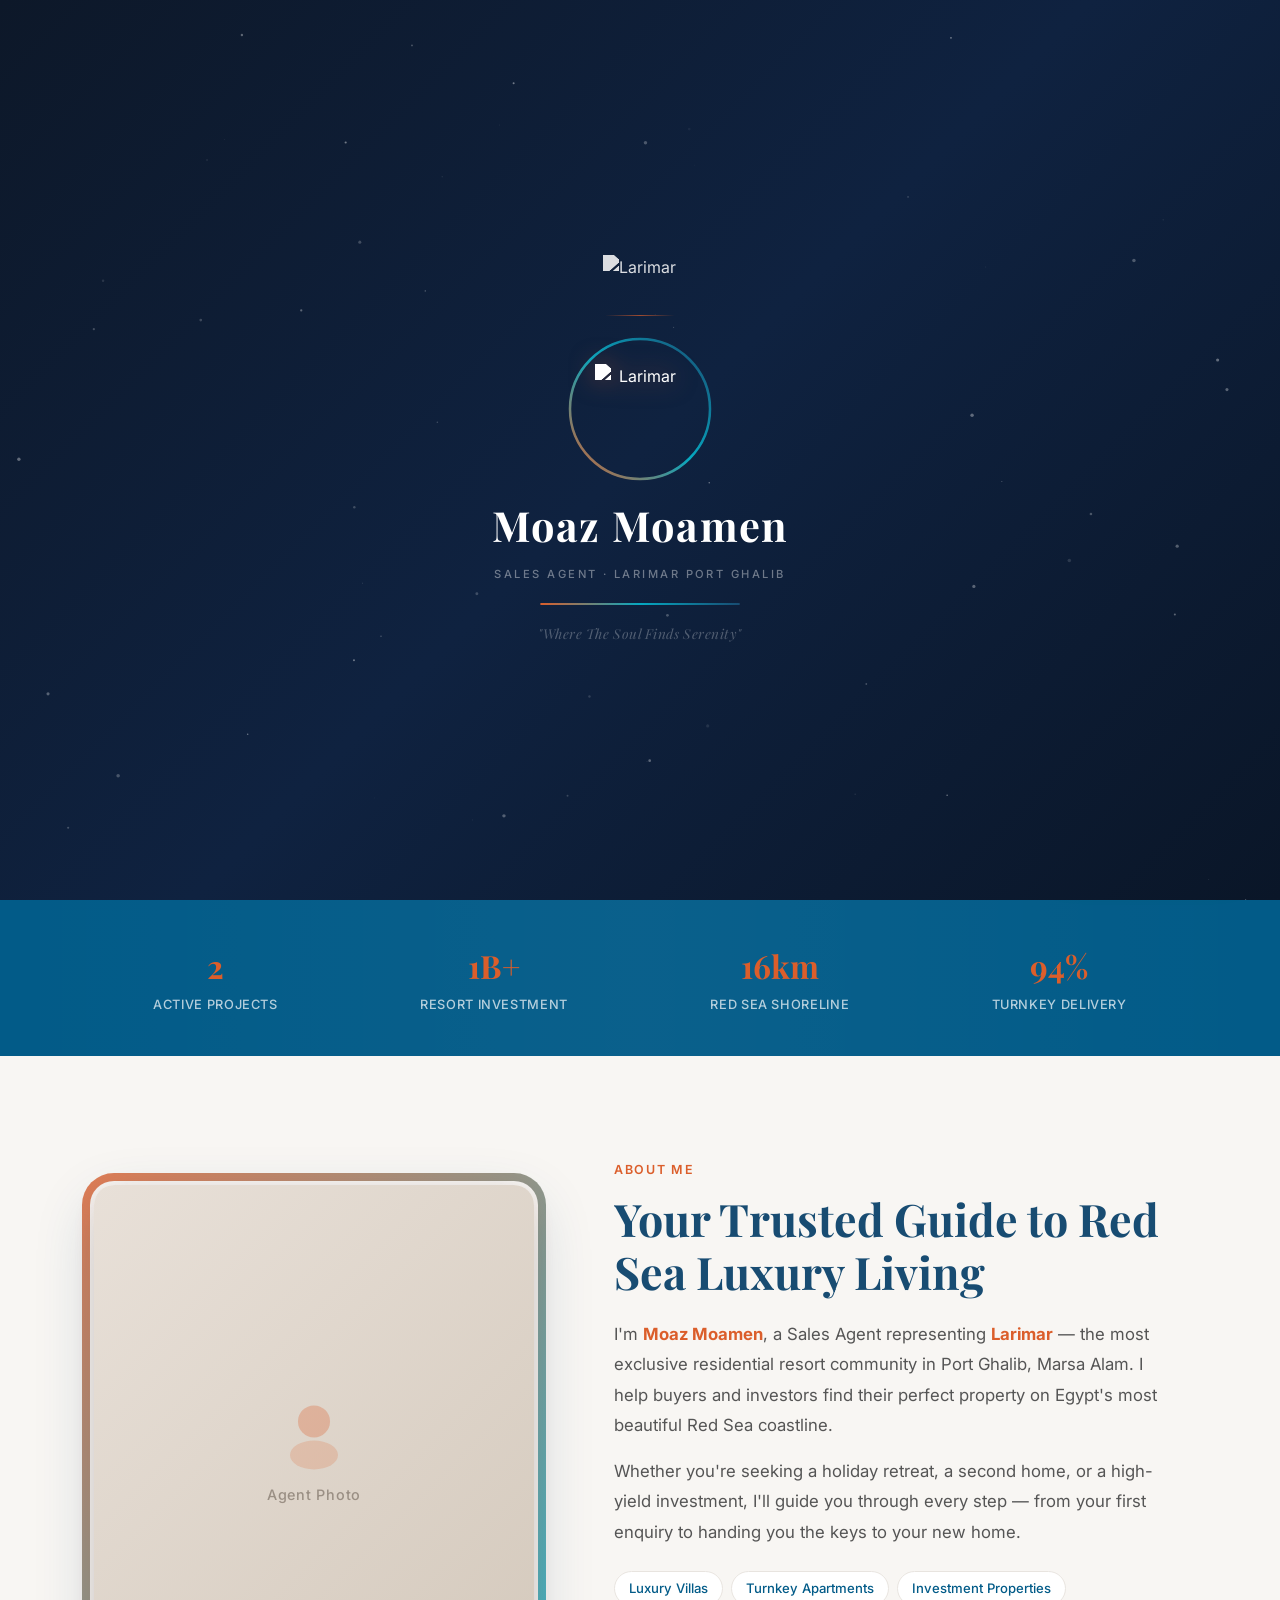
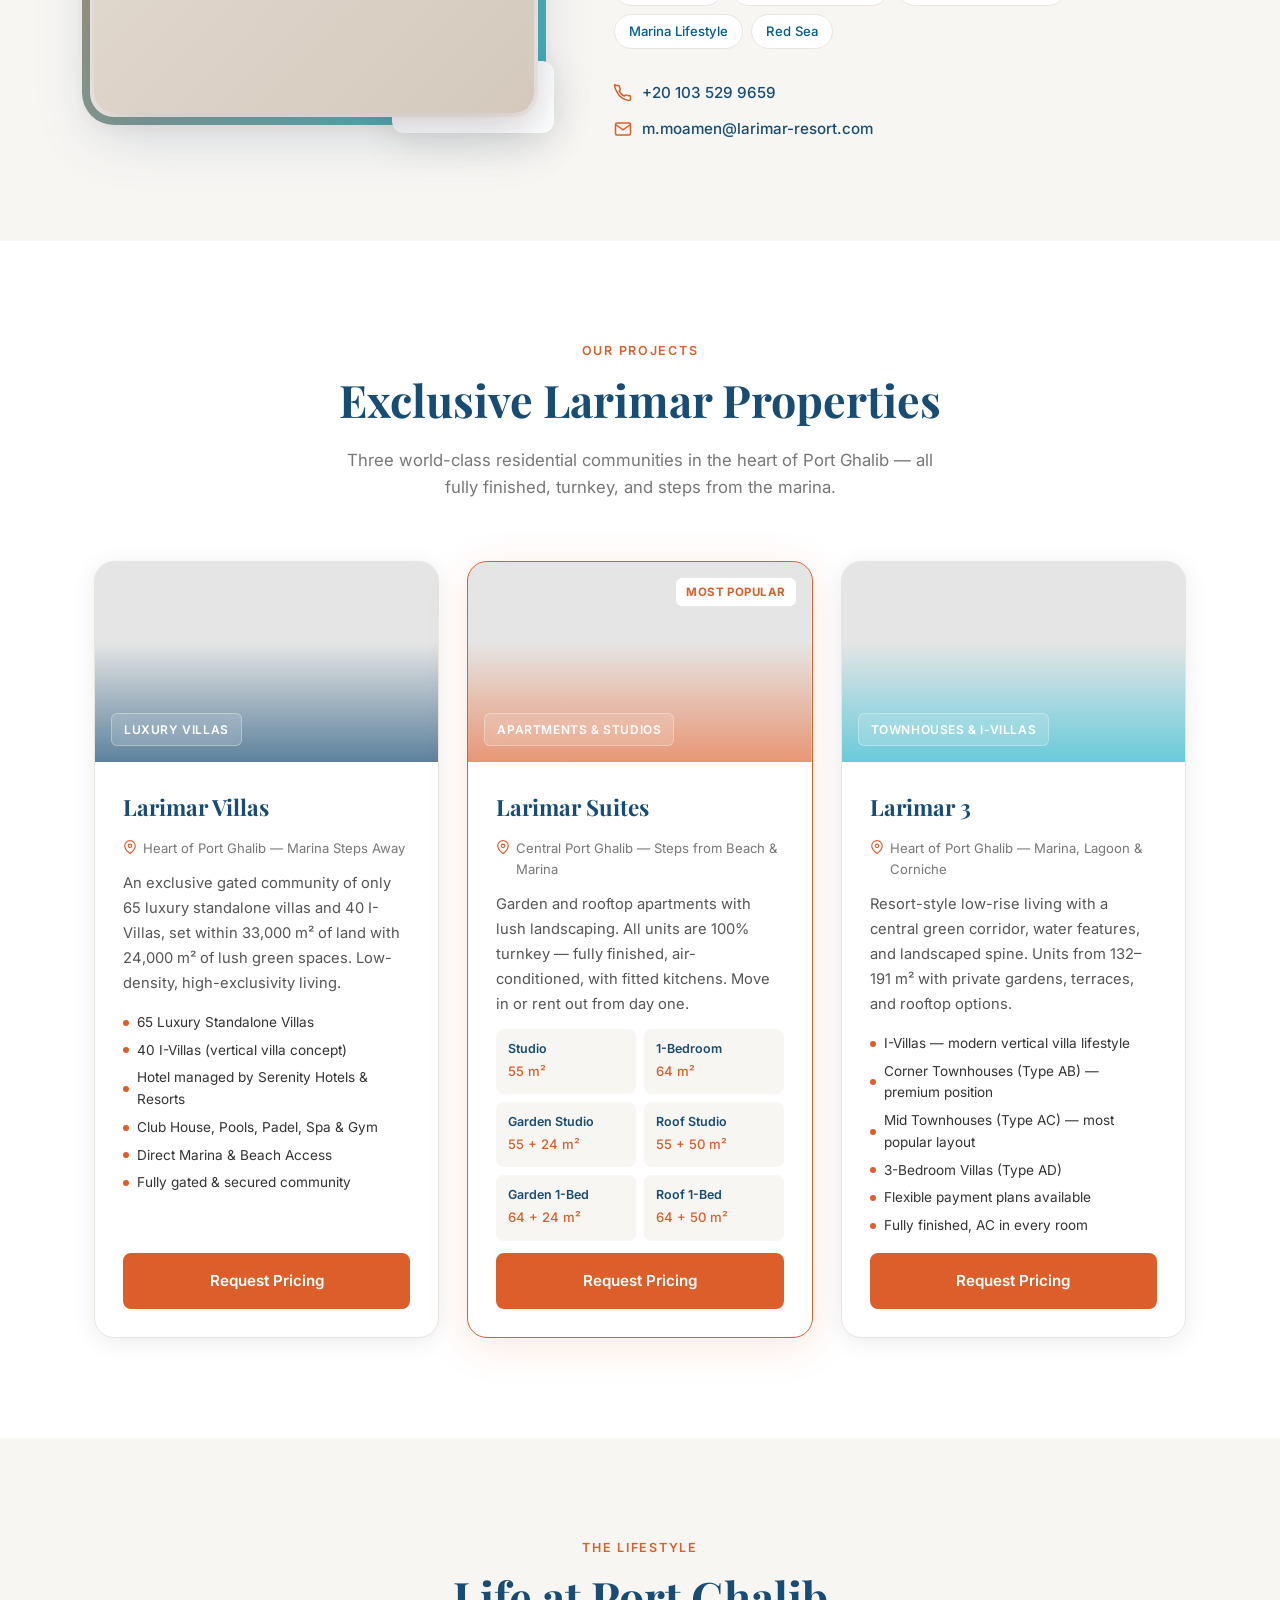
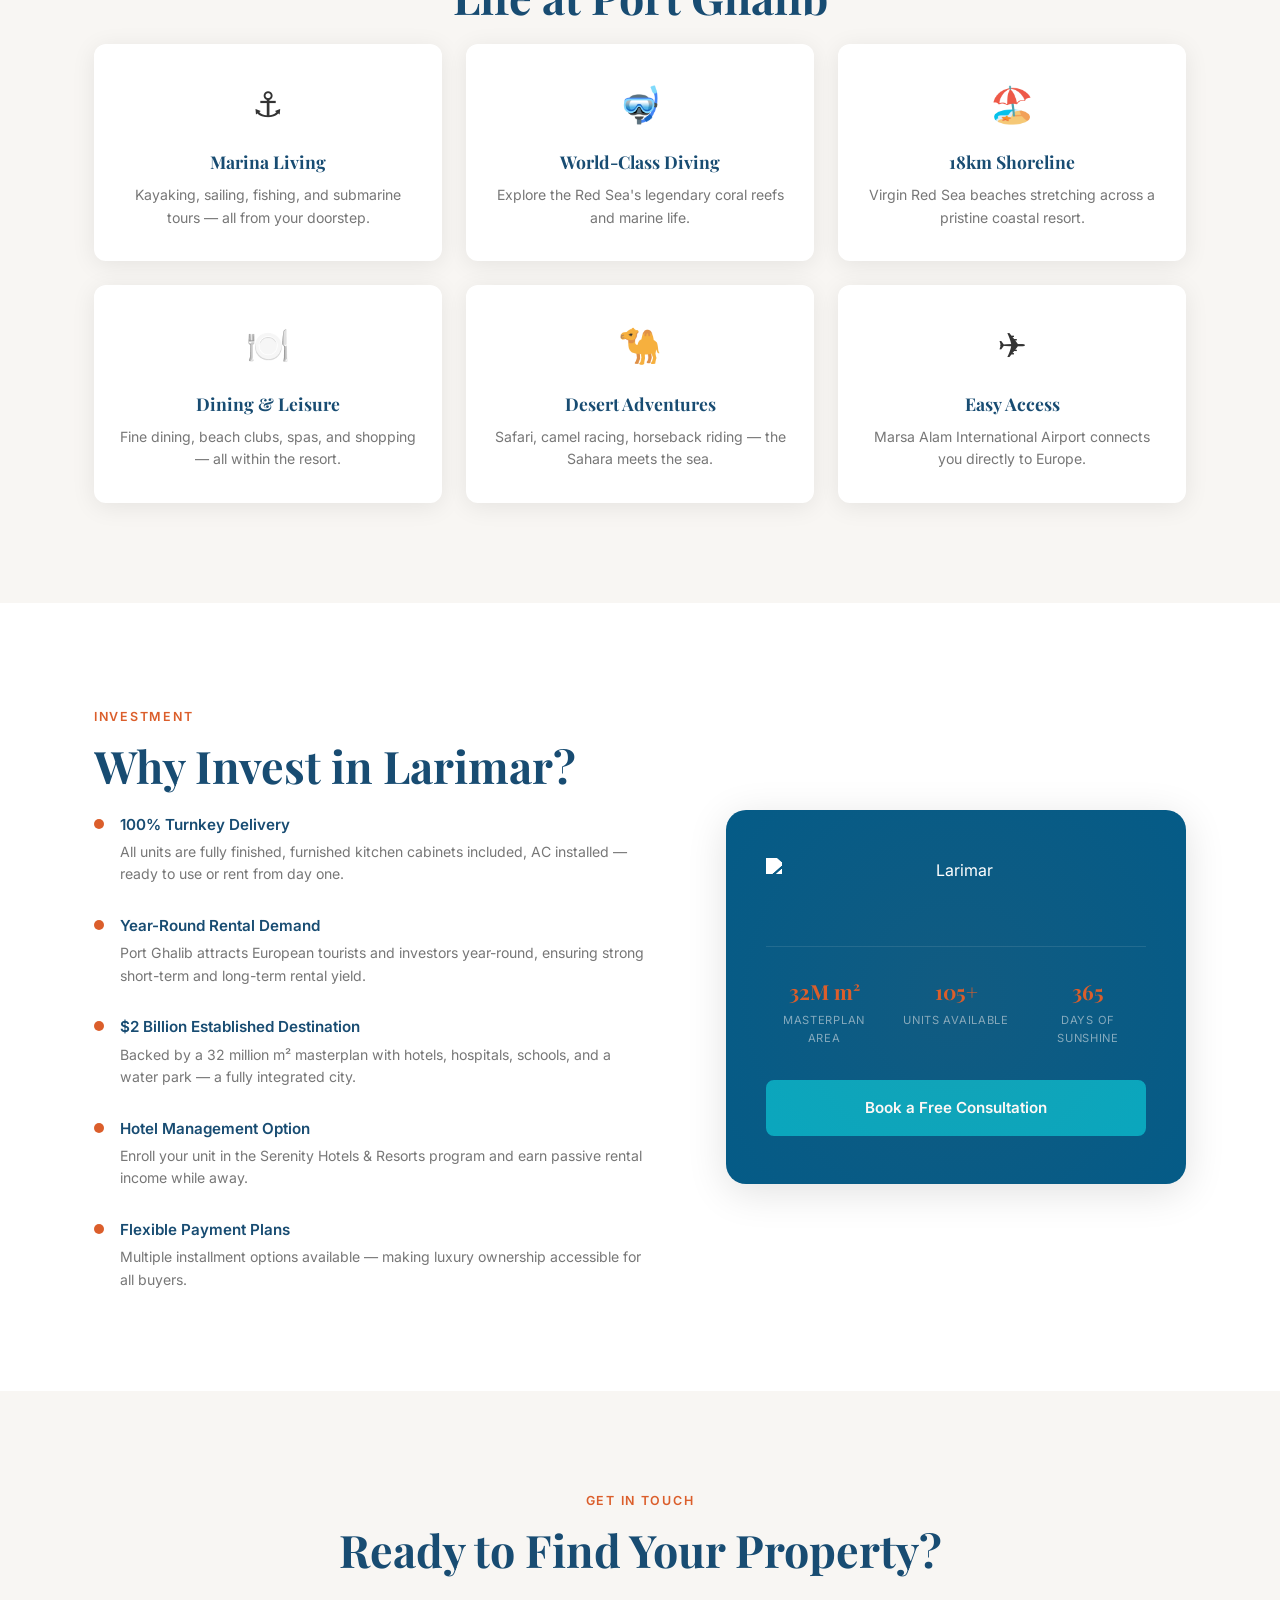
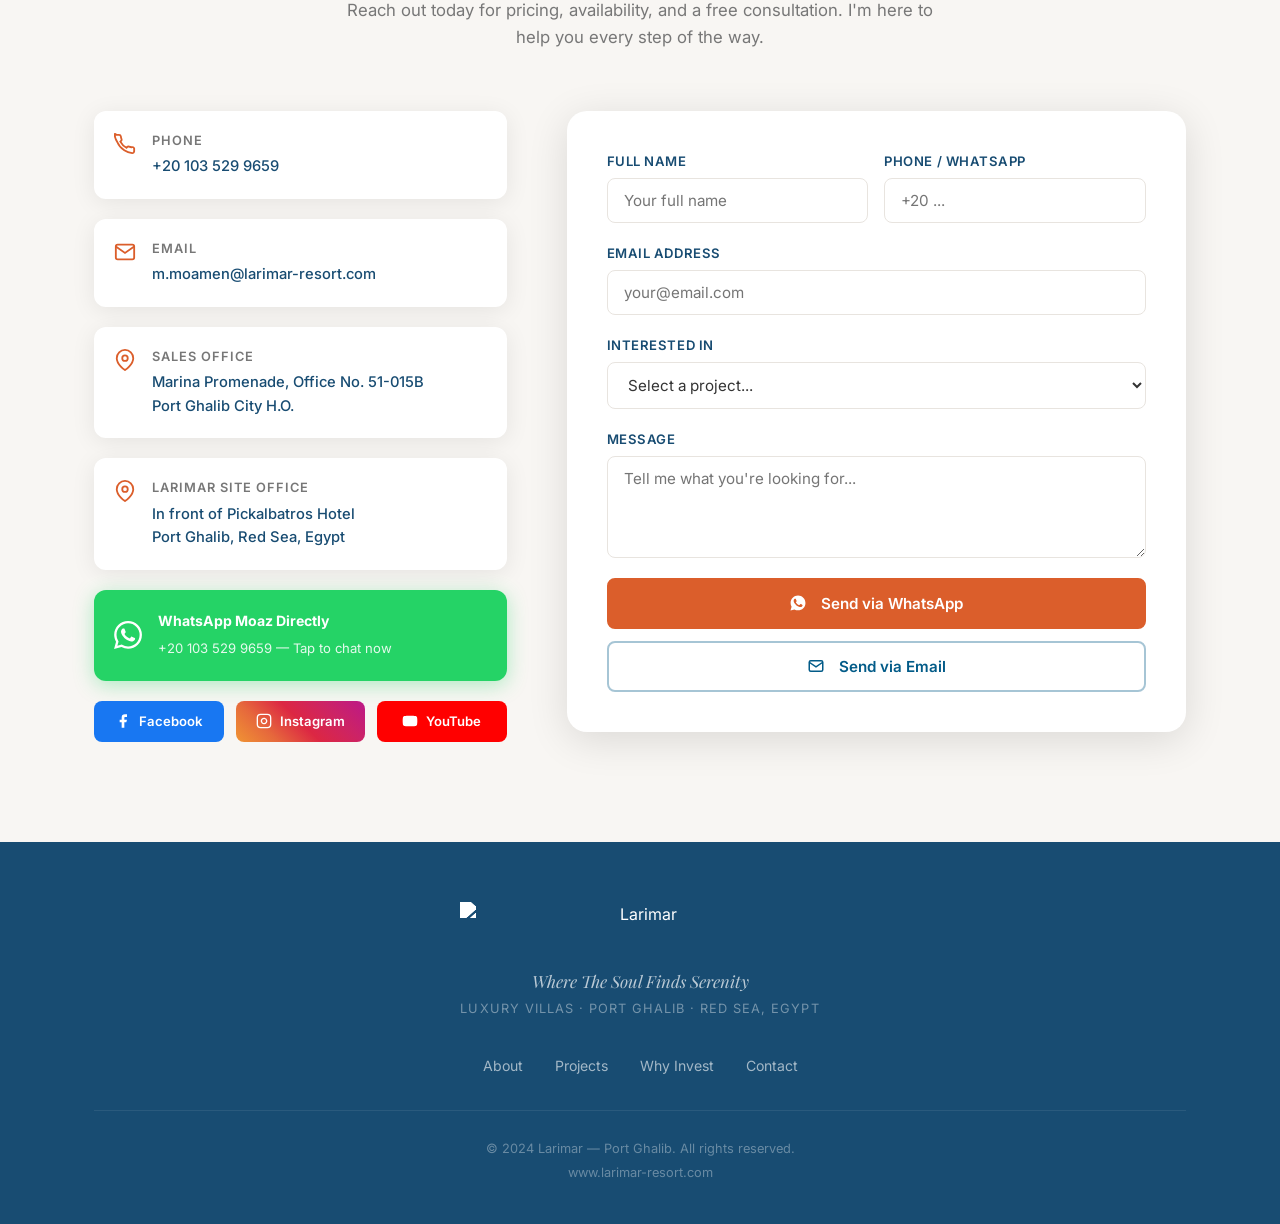
==== commit 567ed377: "Add Larimar home-screen icon for Add to Home Screen - Branded 512px Larimar app icon (navy bg, palm " ====
--- a/index.html
+++ b/index.html
@@ -4,6 +4,16 @@
   <meta charset="UTF-8" />
   <meta name="viewport" content="width=device-width, initial-scale=1.0" />
   <title>Moaz Moamen | Larimar Port Ghalib — Sales Agent</title>
+
+  <!-- Home screen / app icon (Larimar) -->
+  <link rel="apple-touch-icon" sizes="180x180" href="assets/larimar-icon-512.png" />
+  <link rel="apple-touch-icon" href="assets/larimar-icon-512.png" />
+  <link rel="icon" type="image/png" href="assets/larimar-icon-512.png" />
+  <meta name="apple-mobile-web-app-capable" content="yes" />
+  <meta name="apple-mobile-web-app-status-bar-style" content="black-translucent" />
+  <meta name="apple-mobile-web-app-title" content="Moaz Moamen" />
+  <meta name="theme-color" content="#0a2740" />
+
   <link rel="stylesheet" href="styles.css" />
   <link rel="stylesheet" href="loader.css" />
   <link rel="preconnect" href="https://fonts.googleapis.com" />
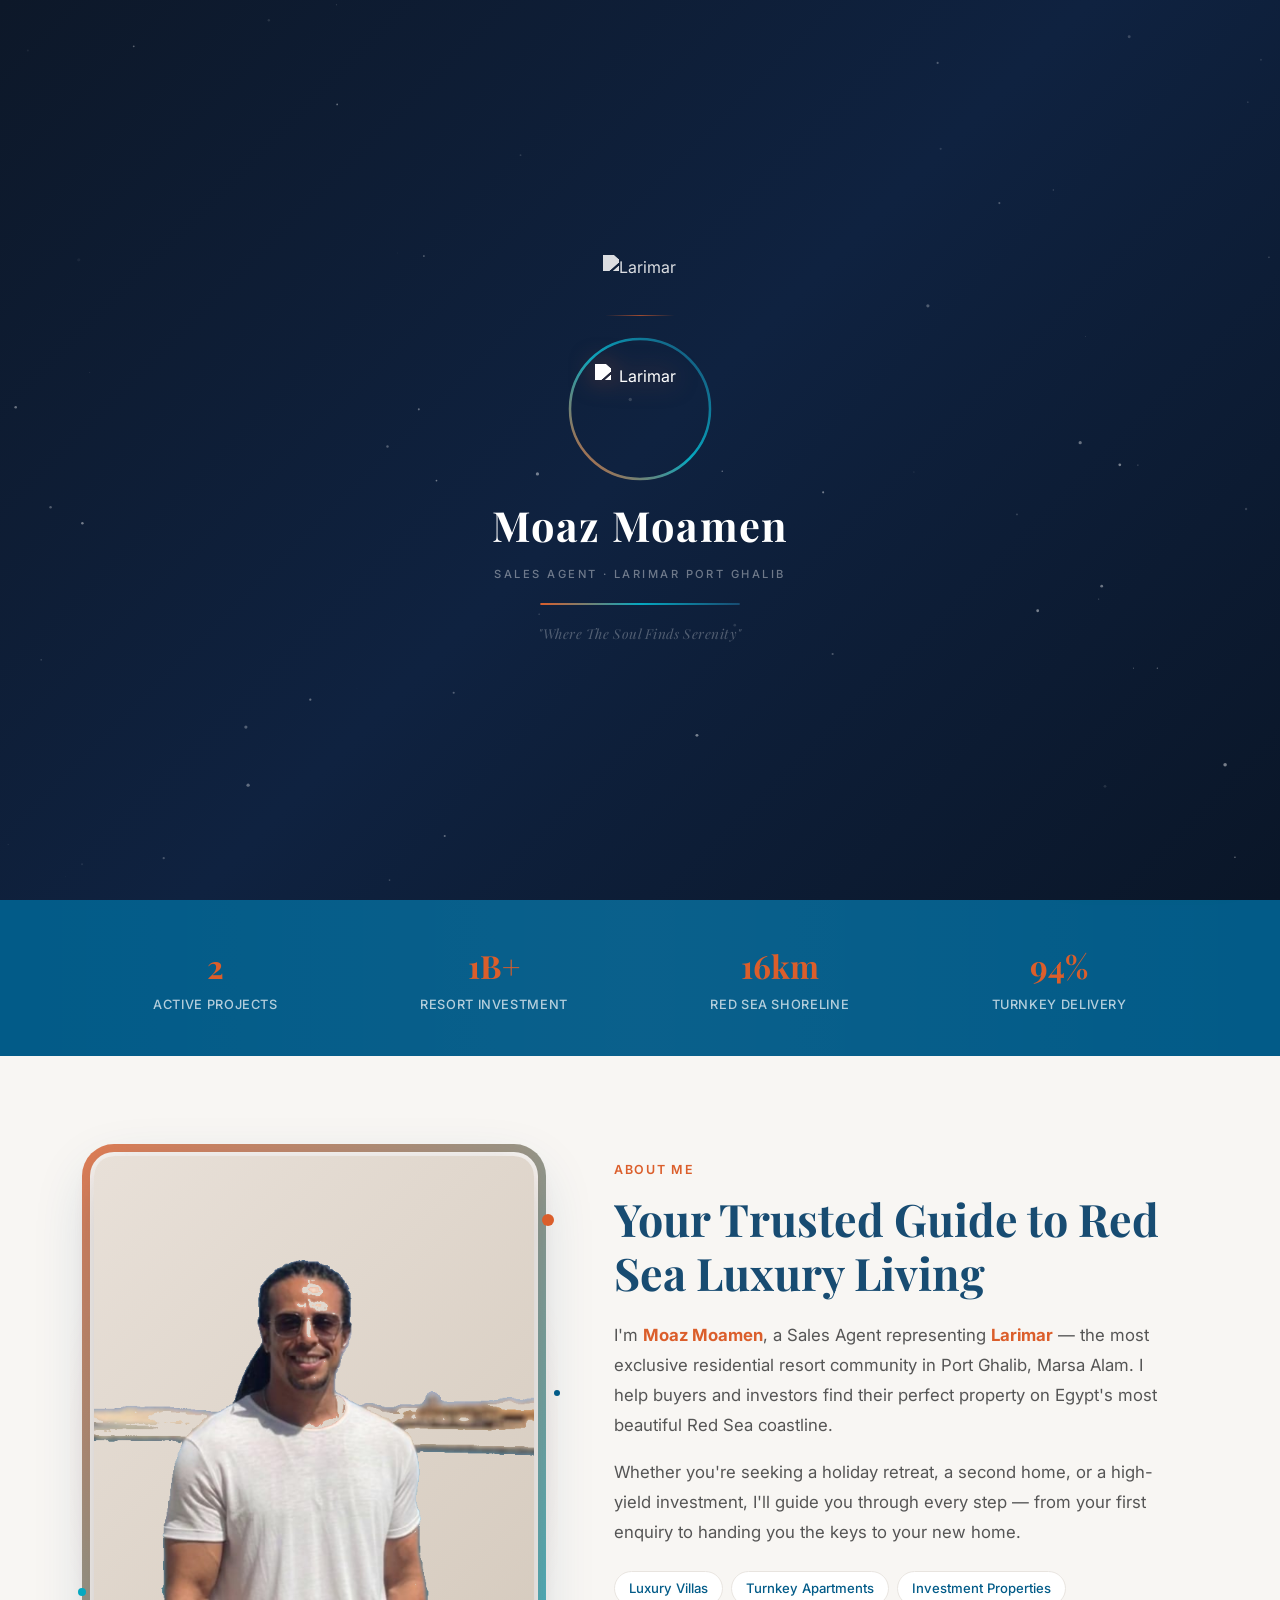
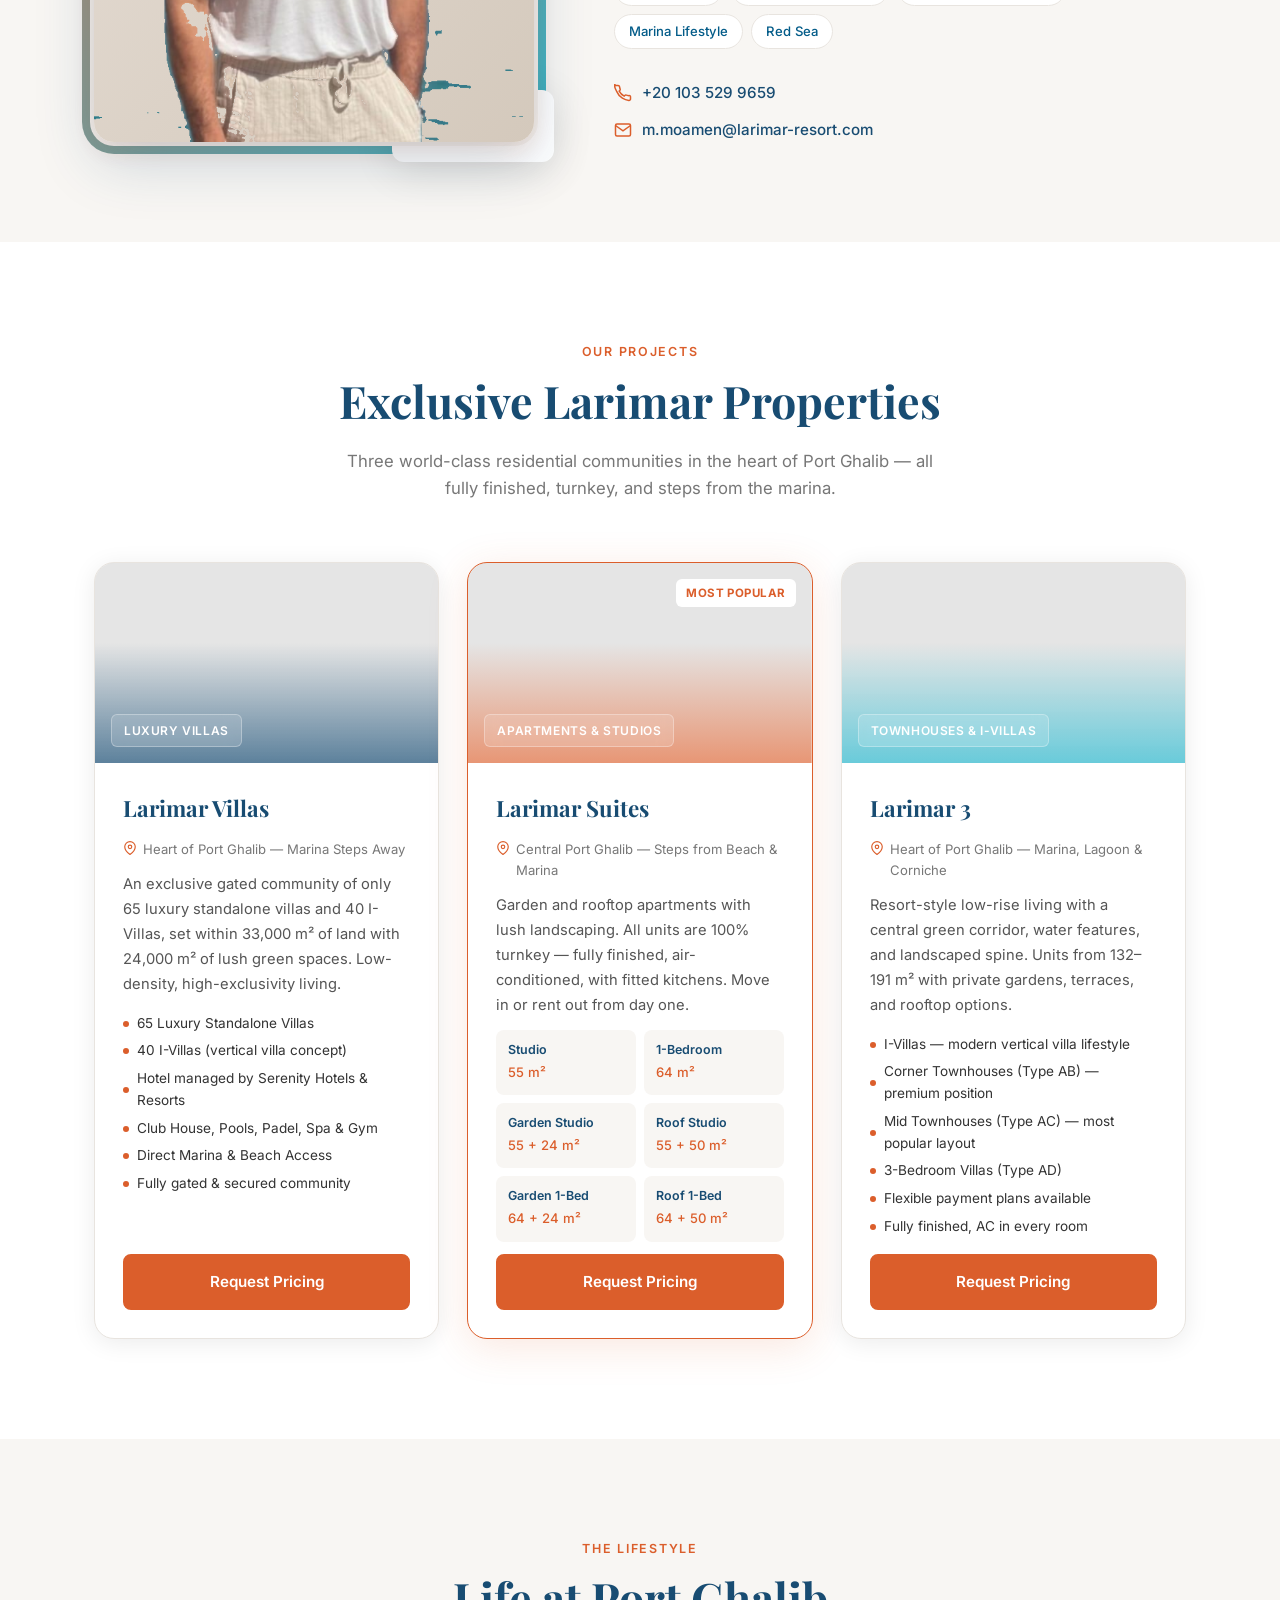
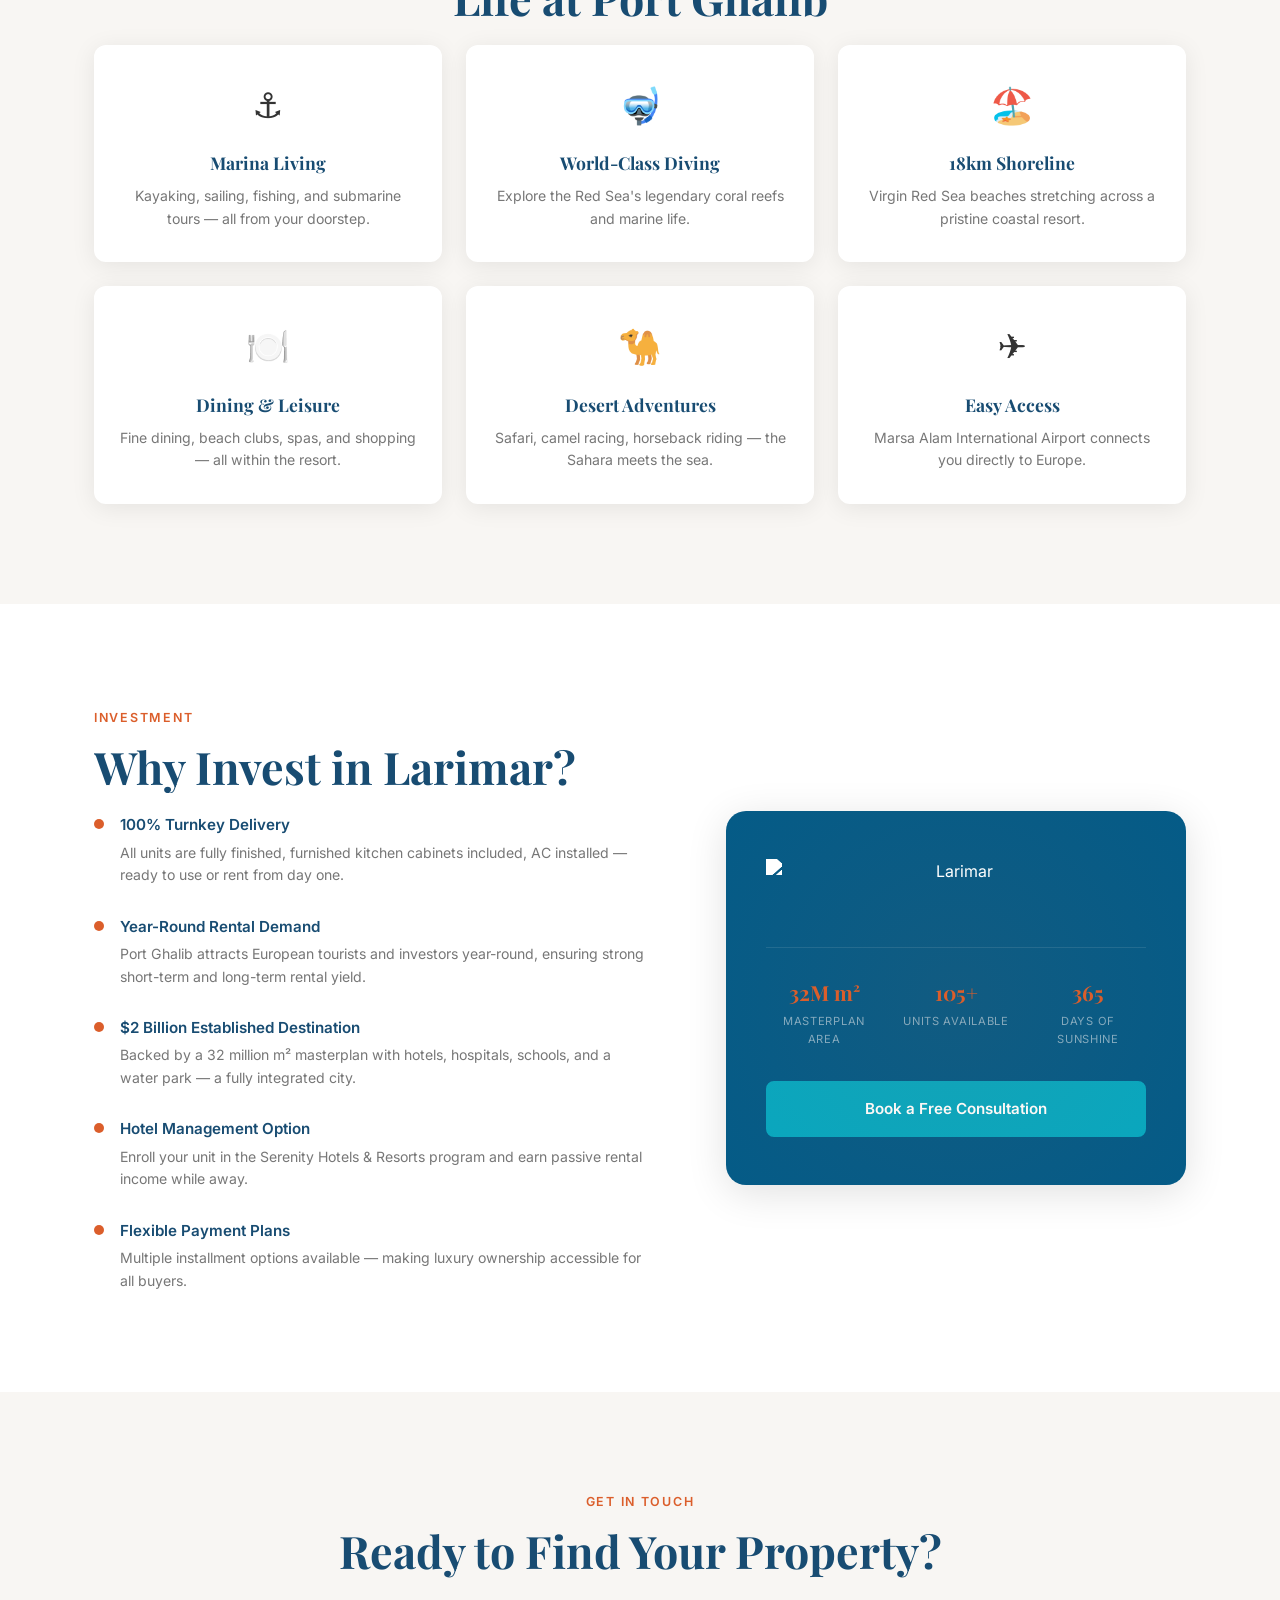
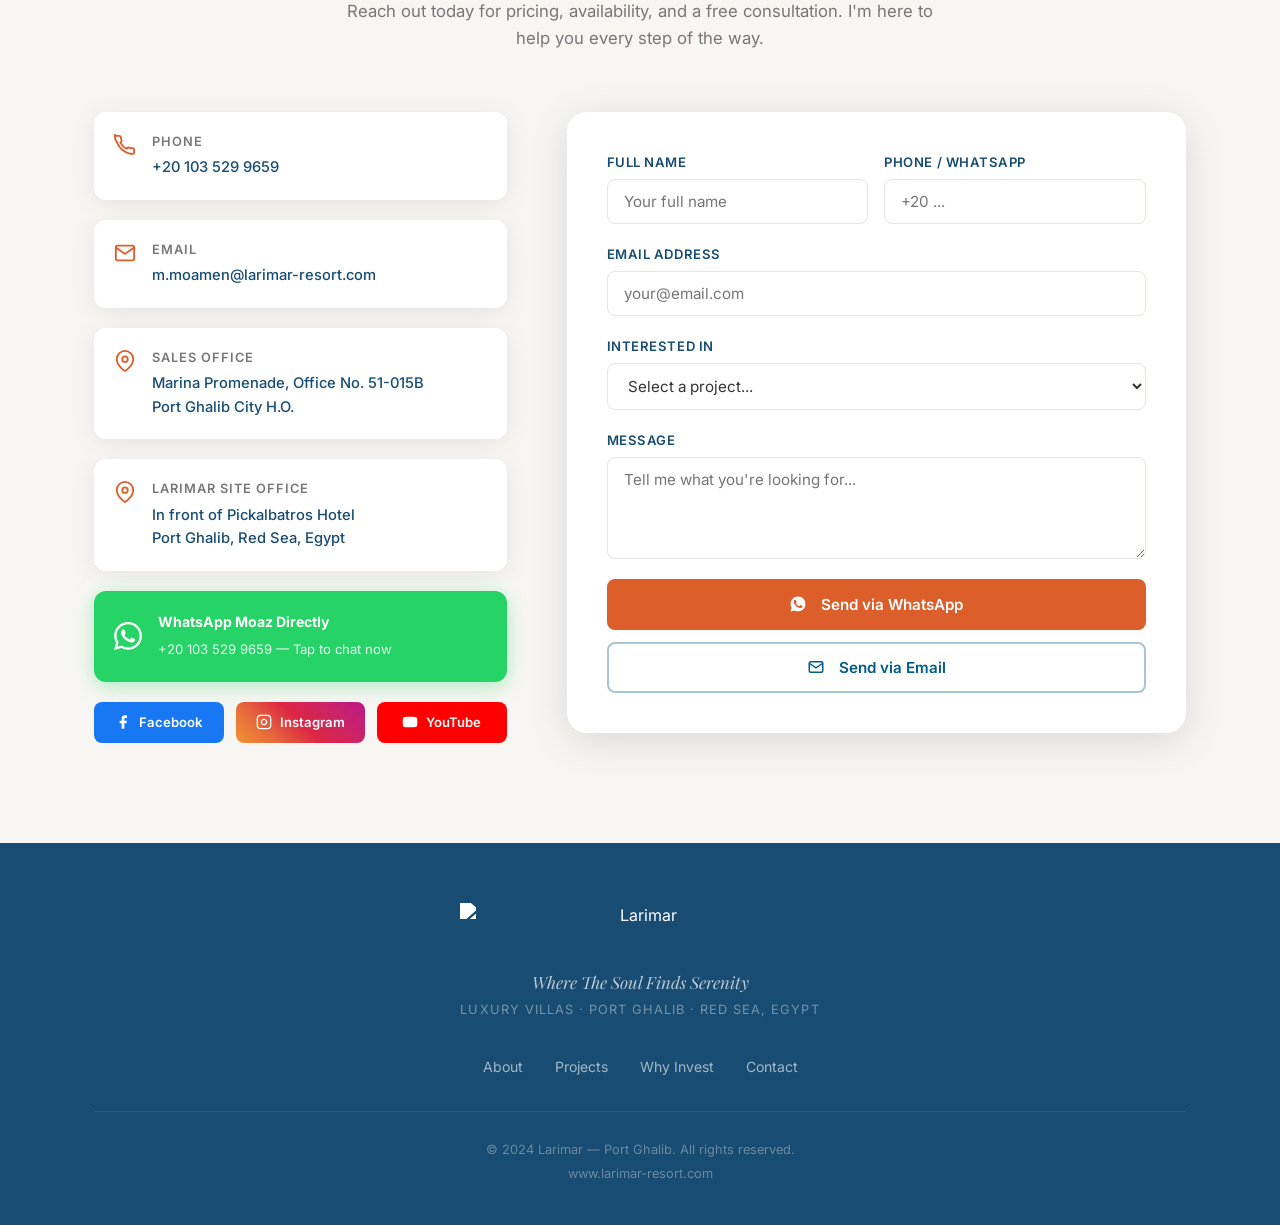
==== commit 07493f42: "Add Moaz's photo + business card + animated about section - Photo background removed (sky & water) w" ====
--- a/index.html
+++ b/index.html
@@ -4,6 +4,19 @@
   <meta charset="UTF-8" />
   <meta name="viewport" content="width=device-width, initial-scale=1.0" />
   <title>Moaz Moamen | Larimar Port Ghalib — Sales Agent</title>
+
+  <!-- WhatsApp / Social Preview -->
+  <meta property="og:title" content="Moaz Moamen — Sales Agent" />
+  <meta property="og:description" content="Luxury Real Estate · Larimar Port Ghalib · Red Sea, Egypt. Explore exclusive villas, suites & townhouses." />
+  <meta property="og:image" content="https://seifabas33-pixel.github.io/claude-/assets/og-moaz.jpg" />
+  <meta property="og:image:width" content="780" />
+  <meta property="og:image:height" content="446" />
+  <meta property="og:url" content="https://seifabas33-pixel.github.io/claude-/?v=1" />
+  <meta property="og:type" content="website" />
+  <meta name="twitter:card" content="summary_large_image" />
+  <meta name="twitter:title" content="Moaz Moamen — Sales Agent | Larimar Port Ghalib" />
+  <meta name="twitter:description" content="Luxury Real Estate · Port Ghalib · Red Sea, Egypt" />
+  <meta name="twitter:image" content="https://seifabas33-pixel.github.io/claude-/assets/og-moaz.jpg" />
 
   <!-- Home screen / app icon (Larimar) -->
   <link rel="apple-touch-icon" sizes="180x180" href="assets/larimar-icon-512.png" />
@@ -131,14 +144,12 @@
   <section class="section about" id="about">
     <div class="container about-grid">
       <div class="about-image-wrap">
-        <div class="about-image-placeholder">
-          <div class="about-image-inner">
-            <svg viewBox="0 0 100 100" fill="none" xmlns="http://www.w3.org/2000/svg">
-              <circle cx="50" cy="38" r="20" fill="#DB5E2B" opacity="0.3"/>
-              <ellipse cx="50" cy="80" rx="30" ry="18" fill="#DB5E2B" opacity="0.2"/>
-            </svg>
-            <span>Agent Photo</span>
-          </div>
+        <div class="glow-ring"></div>
+        <div class="dot dot-1"></div>
+        <div class="dot dot-2"></div>
+        <div class="dot dot-3"></div>
+        <div class="about-image-placeholder" style="padding-bottom:0;background:linear-gradient(135deg,#e8e0d8,#d4c9bc);height:auto;min-height:0;">
+          <img src="[data-uri]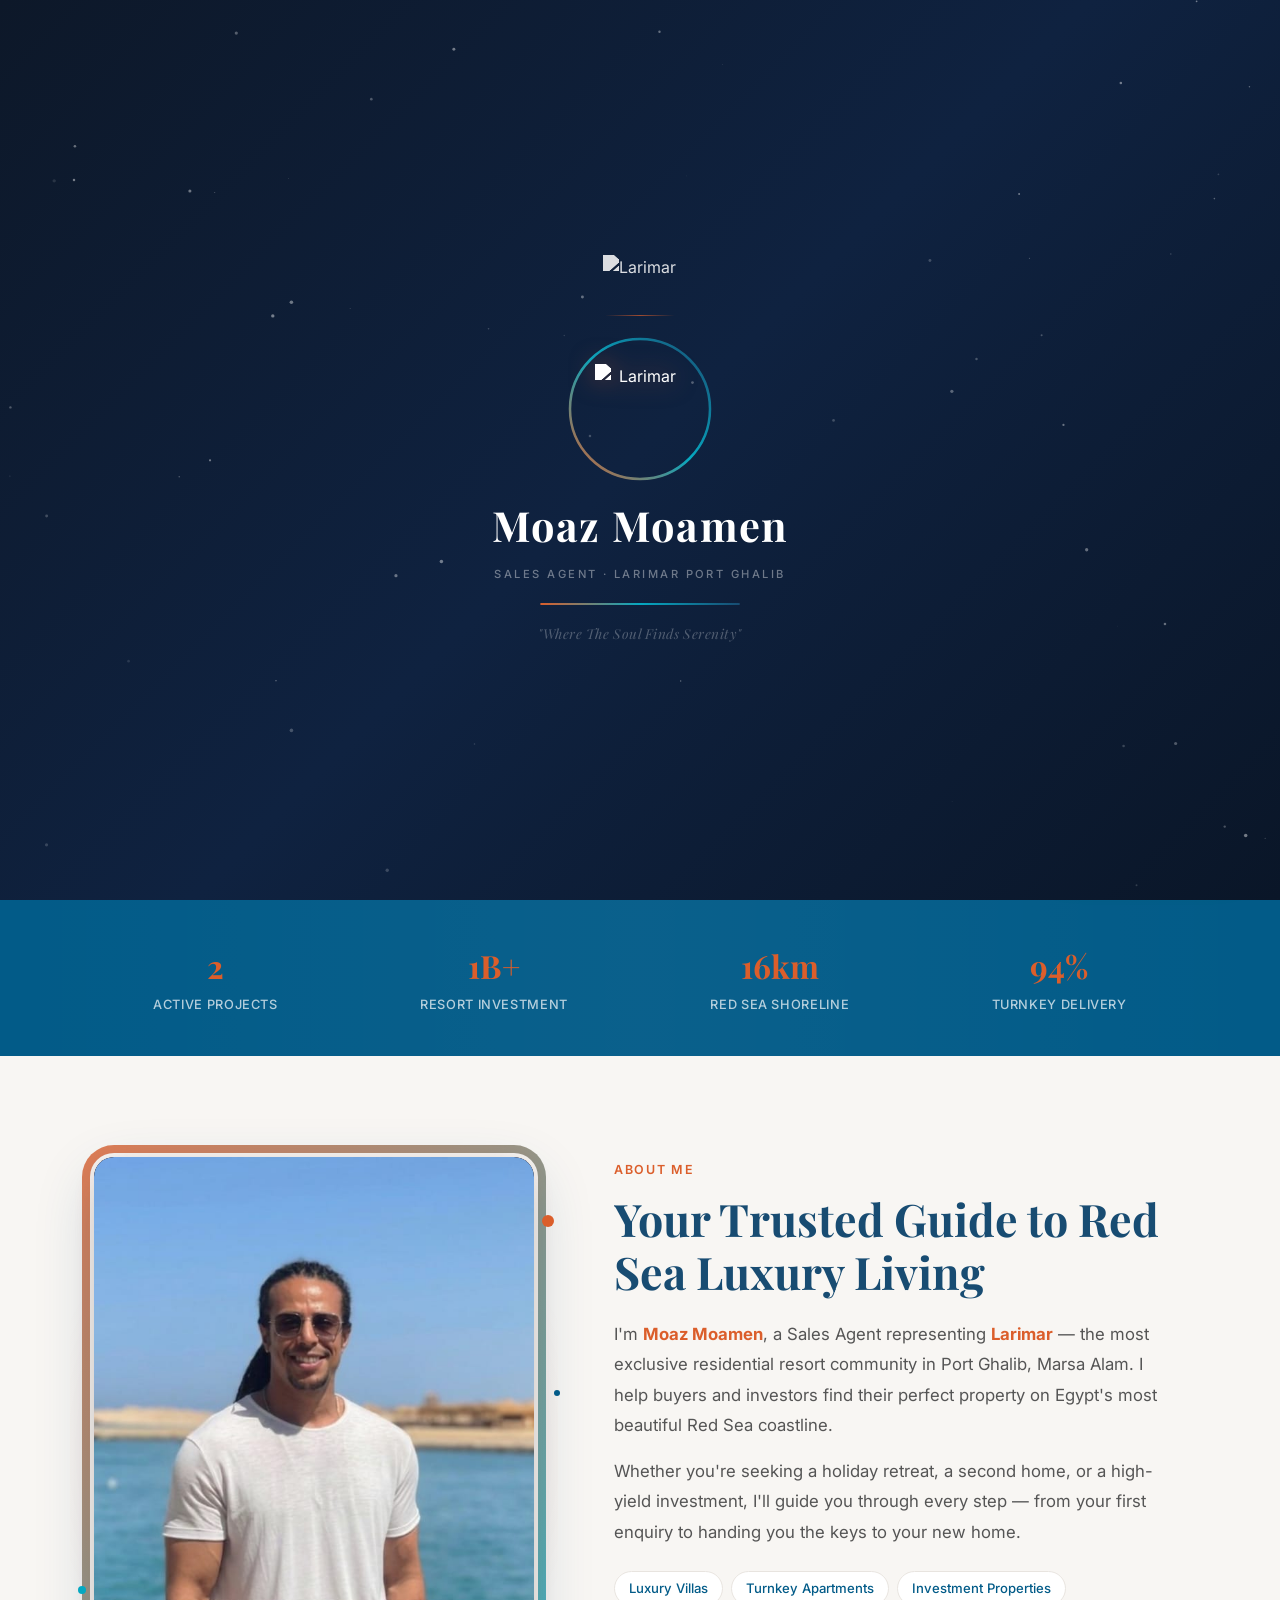
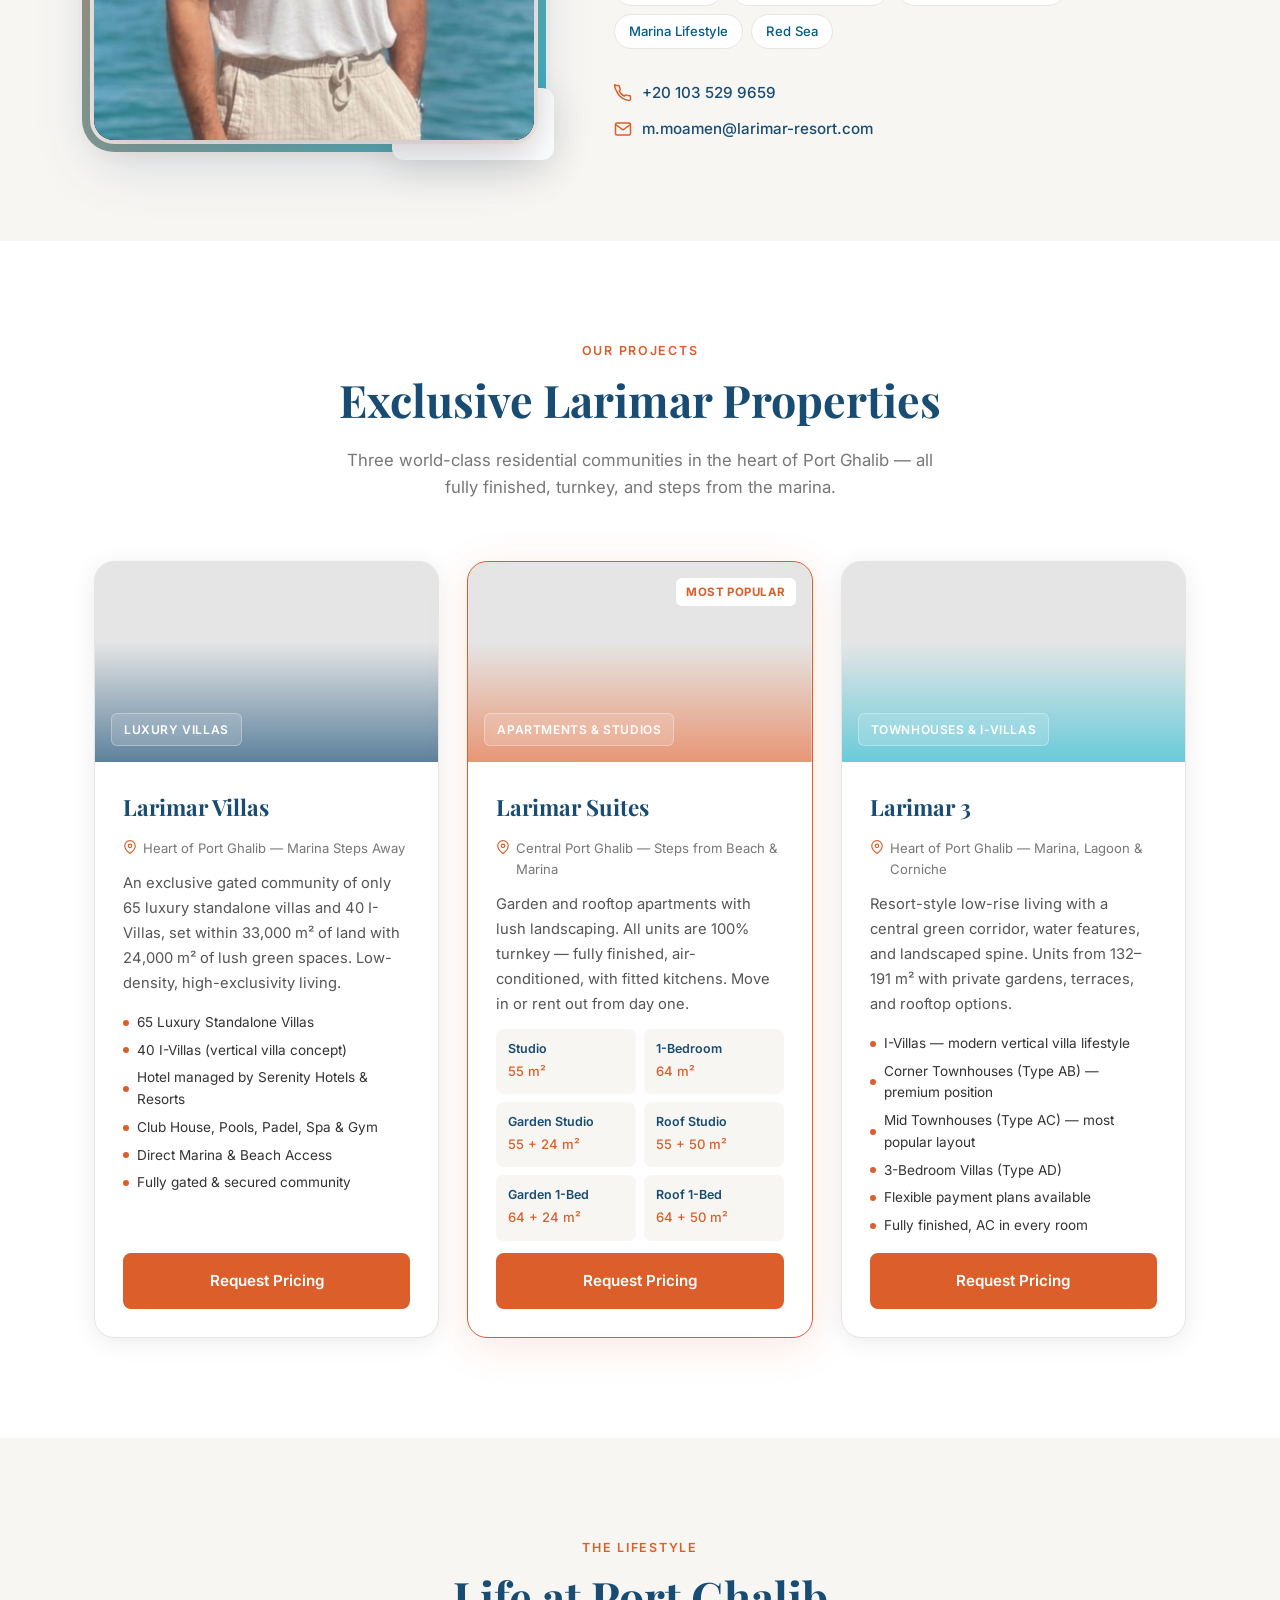
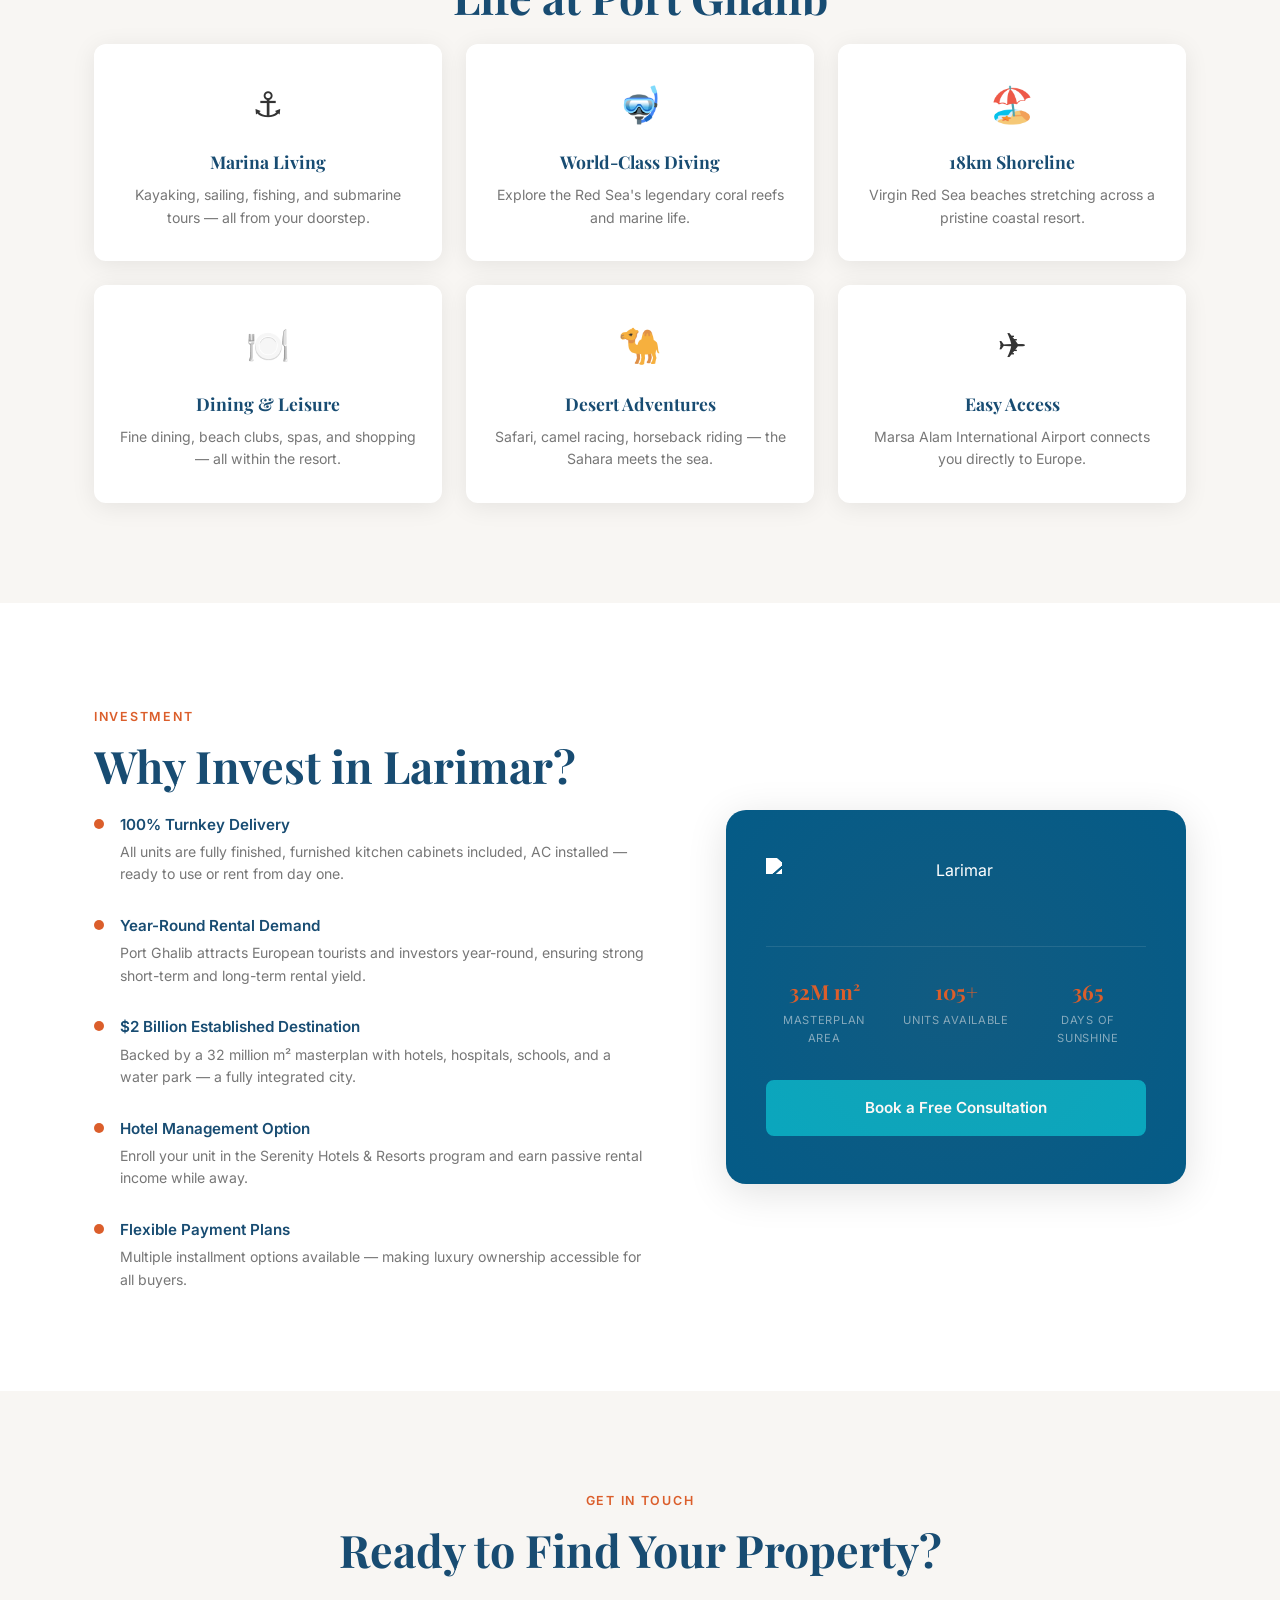
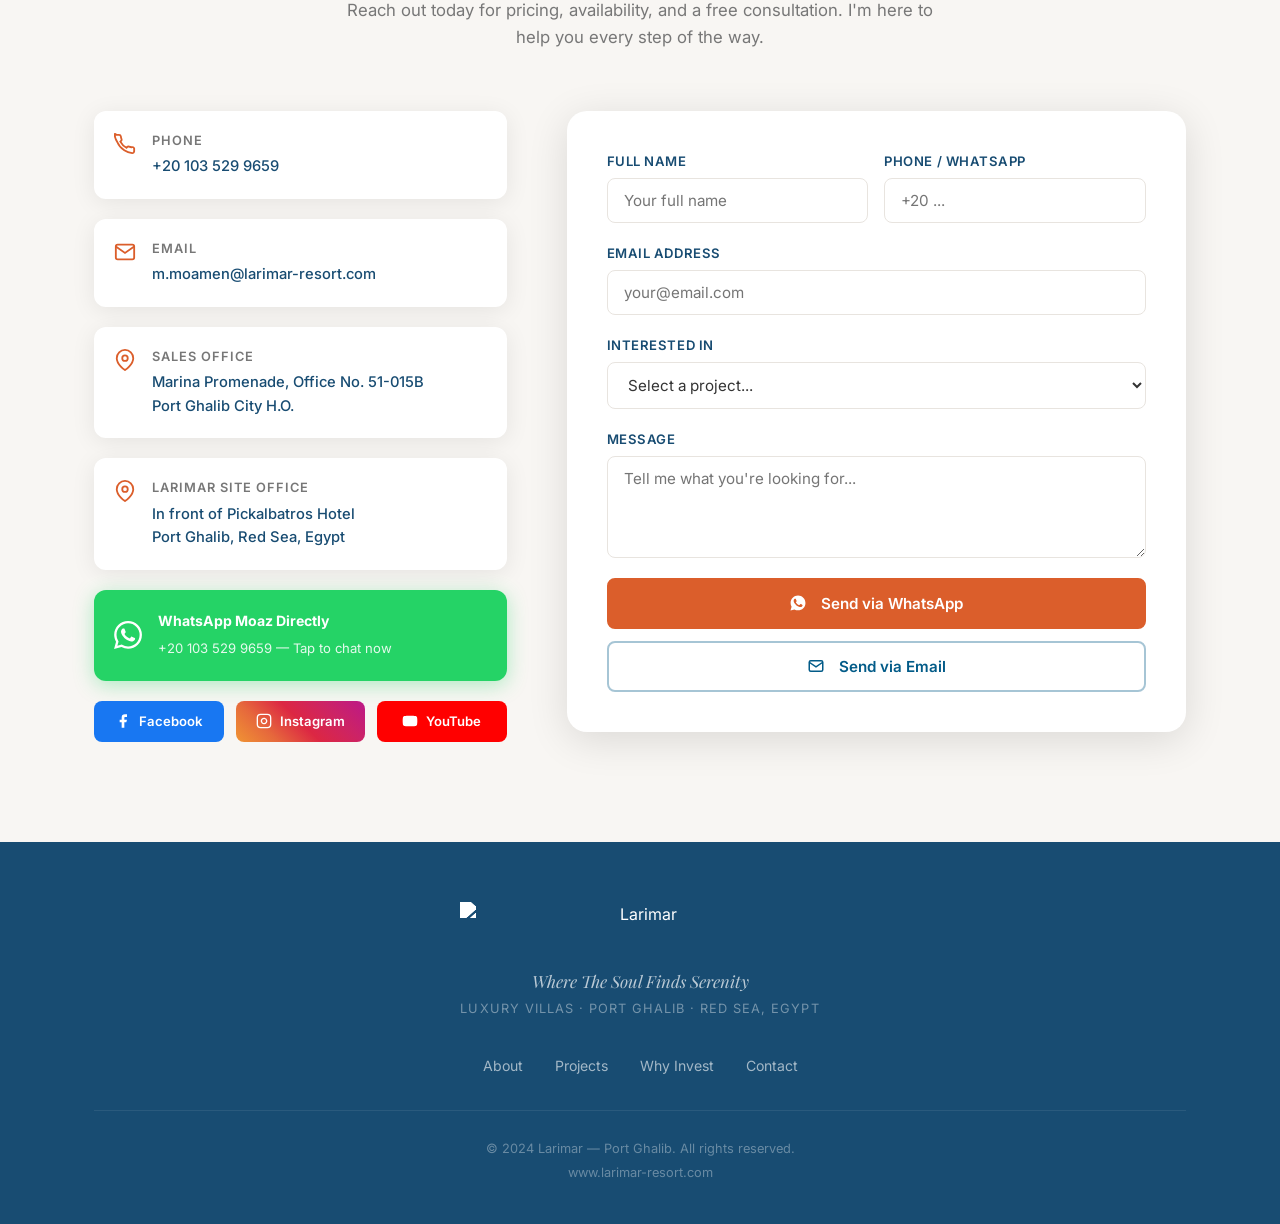
==== commit 001e9b69: "Restore Moaz original photo (with background) in portfolio and business card" ====
--- a/index.html
+++ b/index.html
@@ -148,8 +148,8 @@
         <div class="dot dot-1"></div>
         <div class="dot dot-2"></div>
         <div class="dot dot-3"></div>
-        <div class="about-image-placeholder" style="padding-bottom:0;background:linear-gradient(135deg,#e8e0d8,#d4c9bc);height:auto;min-height:0;">
-          <img src="[data-uri]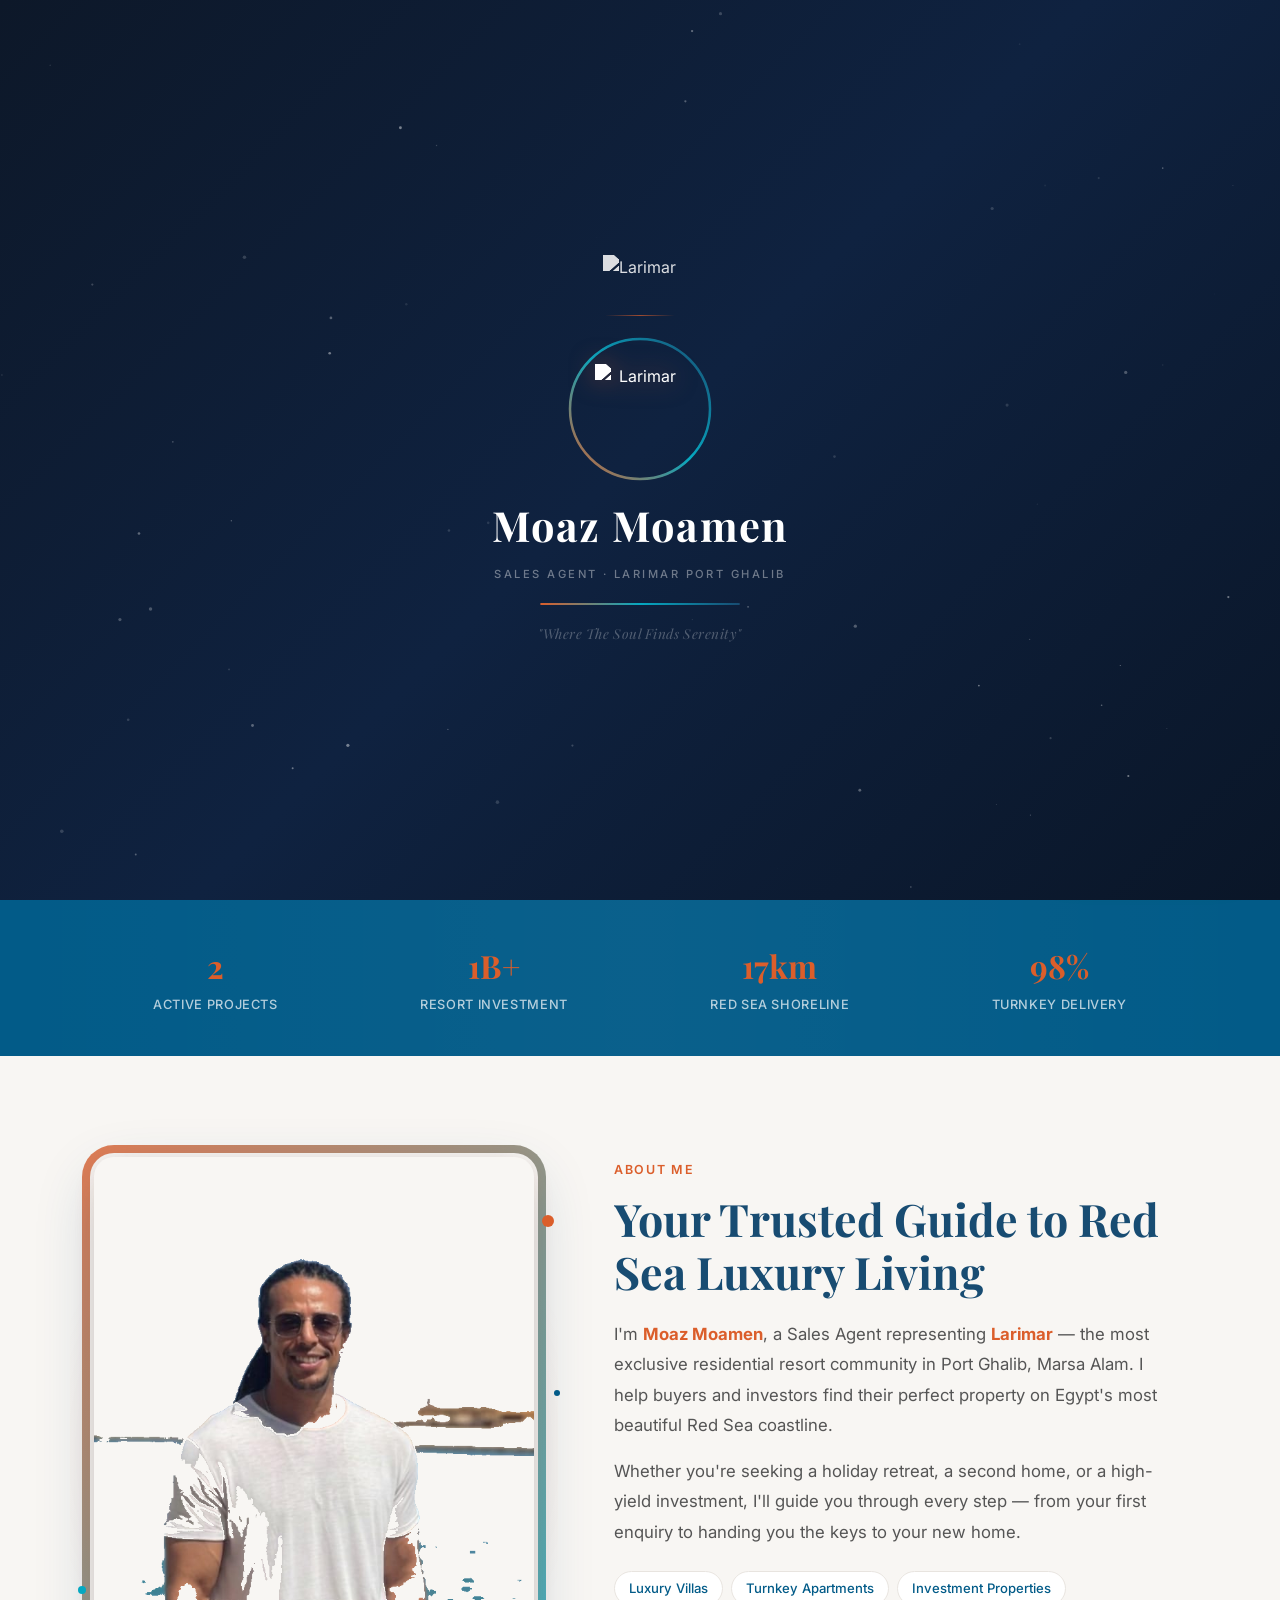
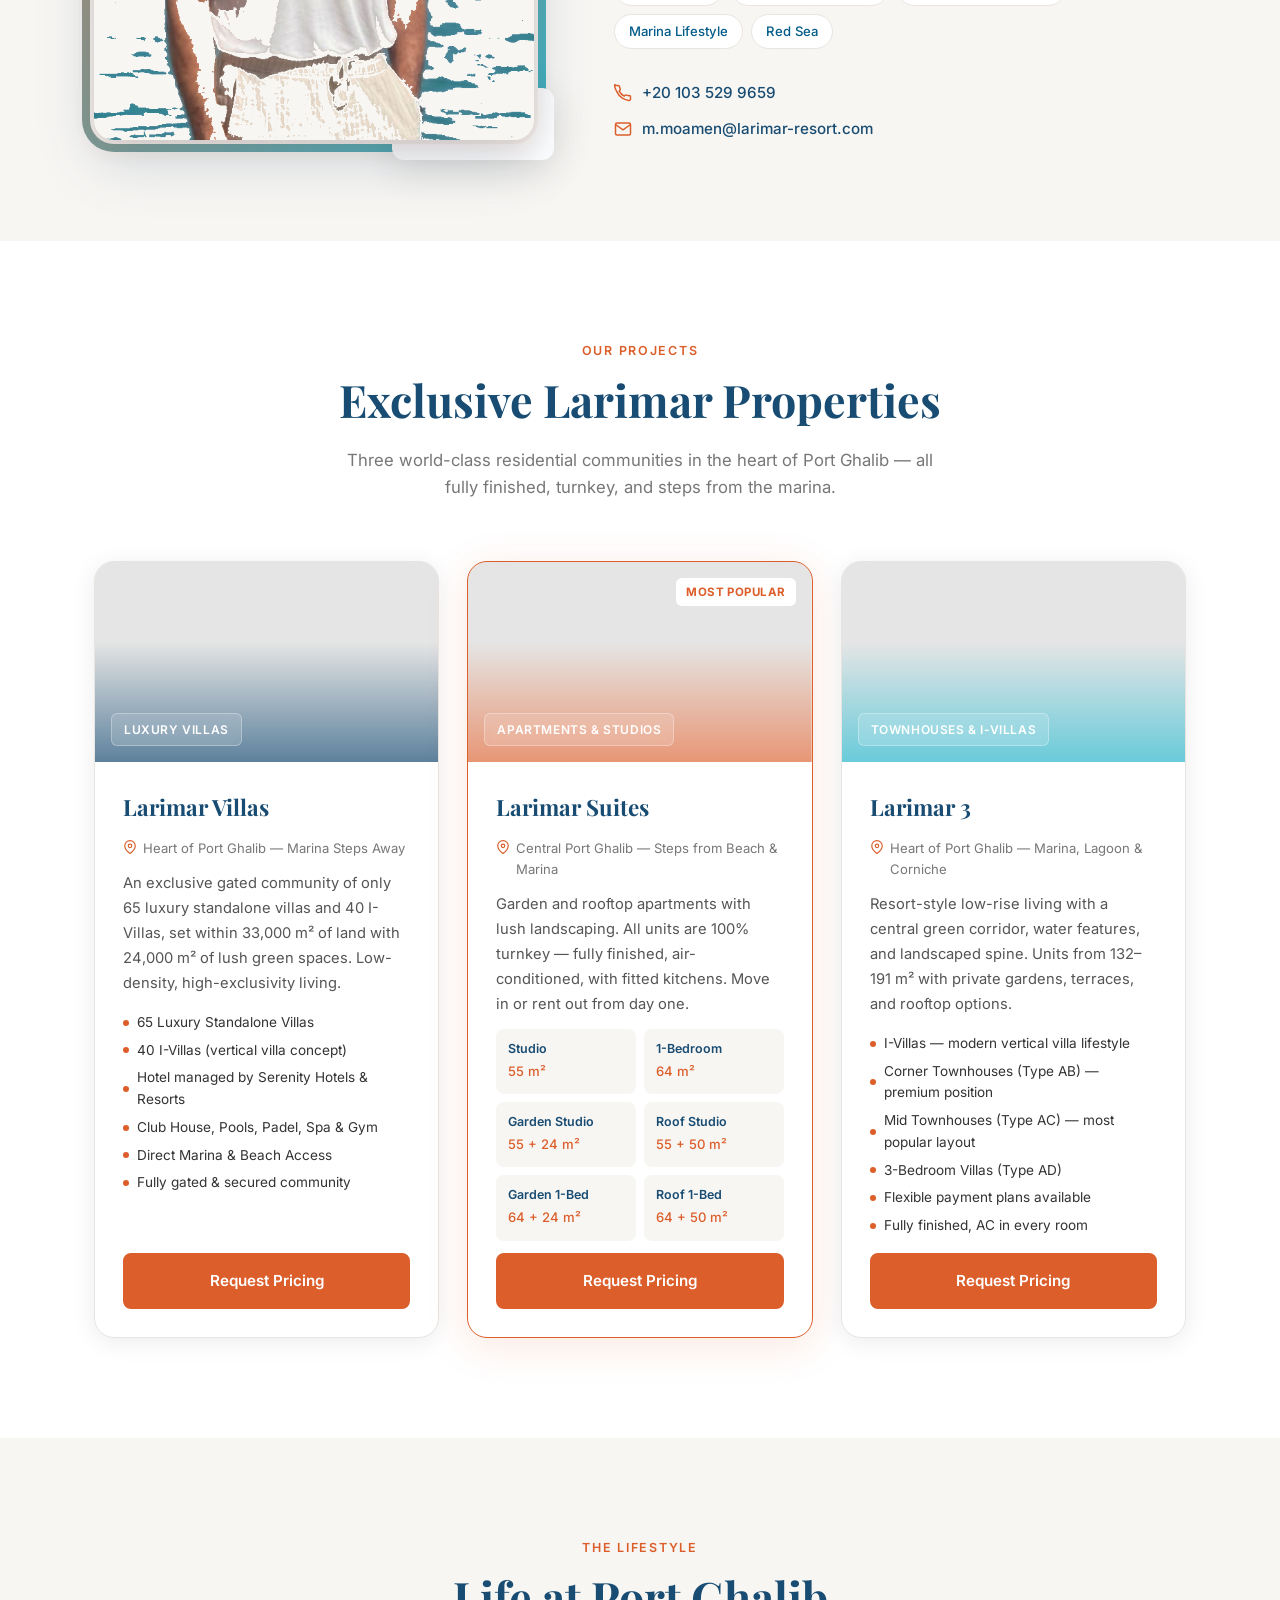
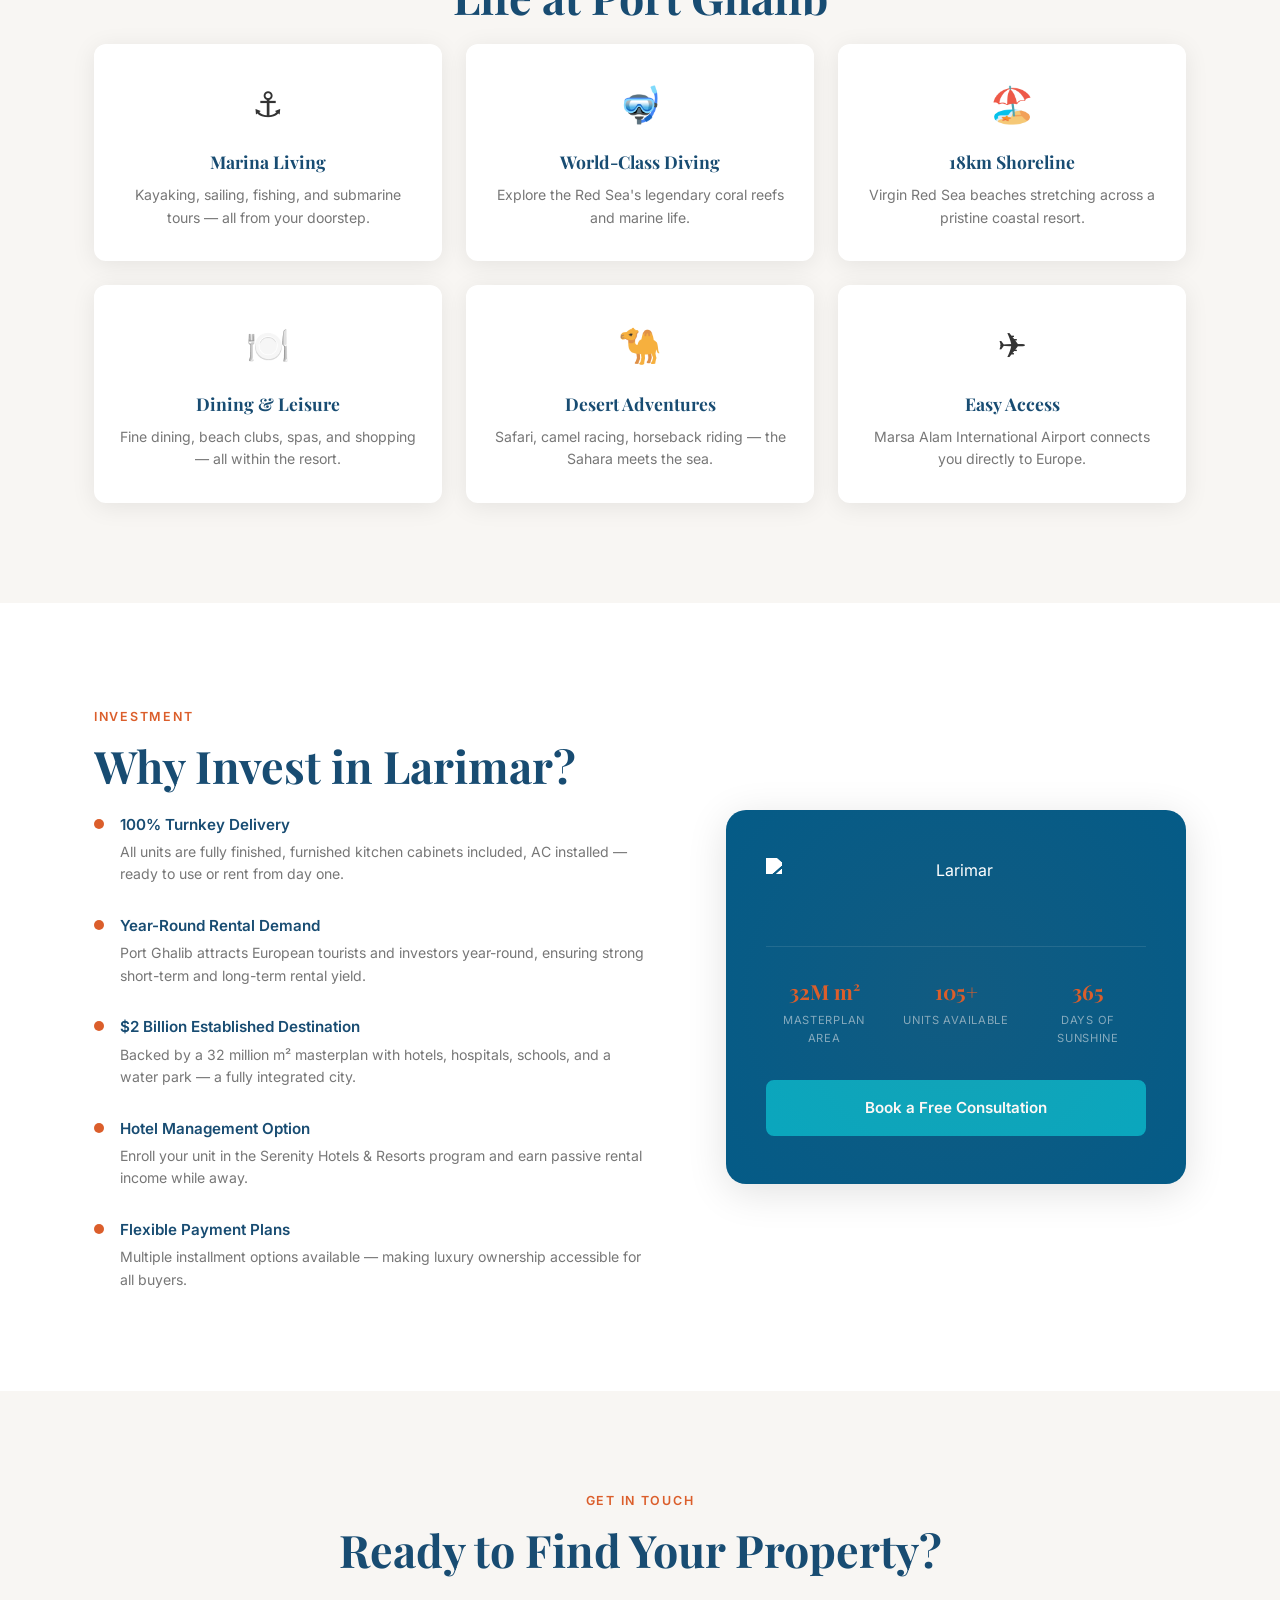
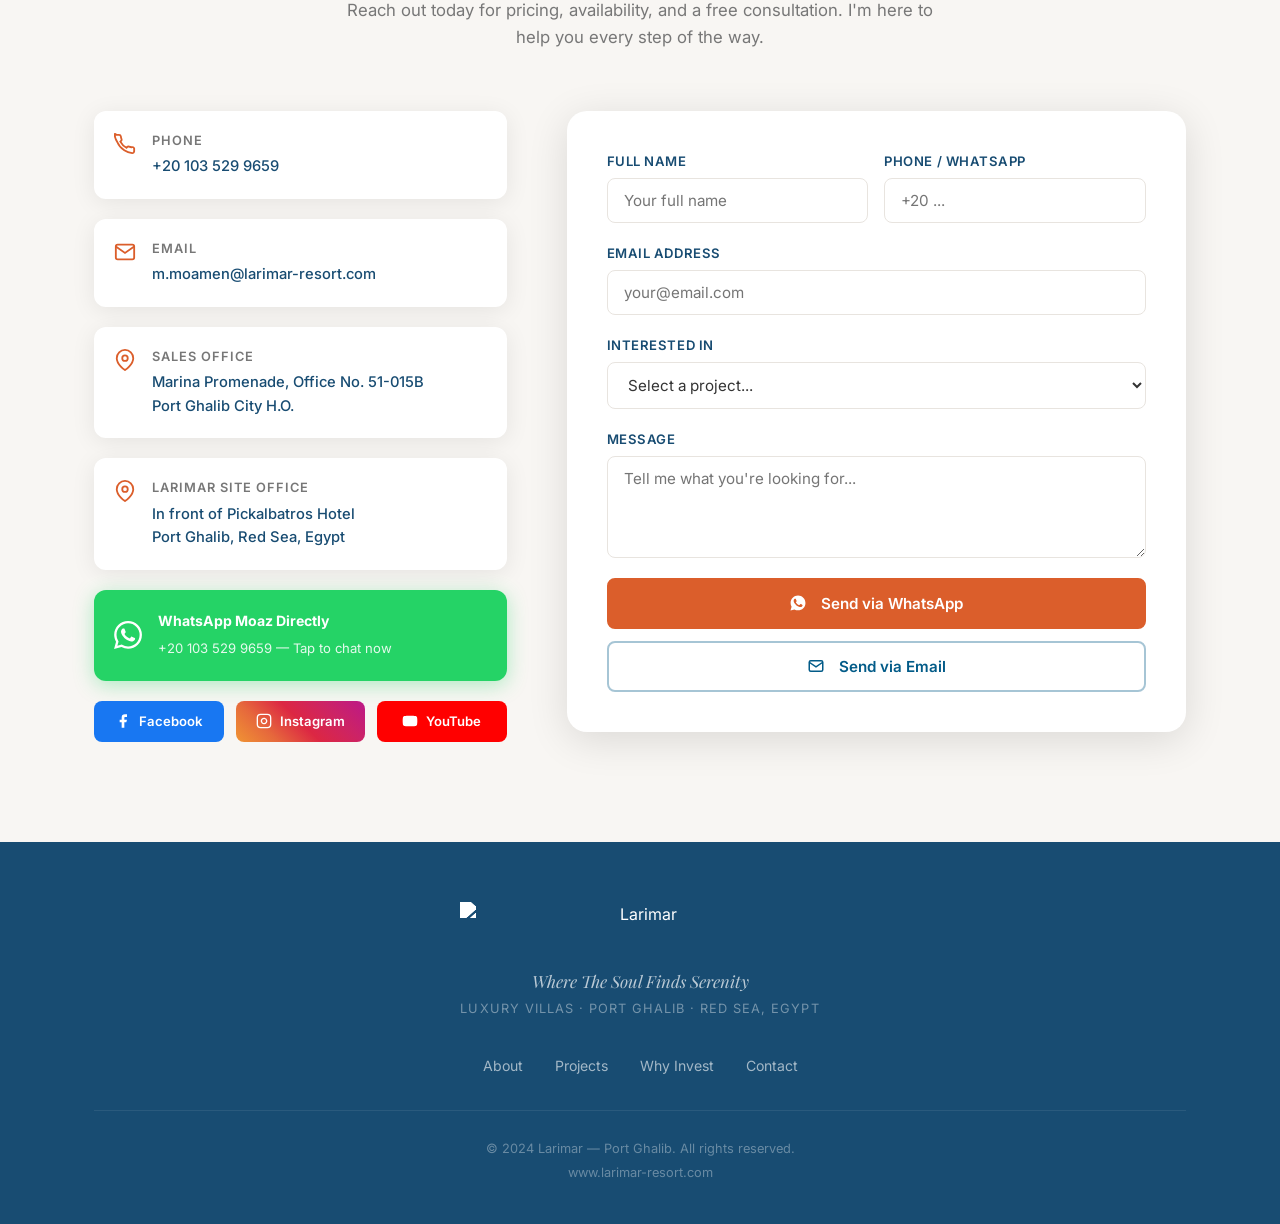
==== commit ccafb42c: "Better background removal for Moaz photo using flood-fill algorithm" ====
--- a/index.html
+++ b/index.html
@@ -148,8 +148,8 @@
         <div class="dot dot-1"></div>
         <div class="dot dot-2"></div>
         <div class="dot dot-3"></div>
-        <div class="about-image-placeholder" style="padding-bottom:0;background:#1a1a2e;height:auto;min-height:0;">
-          <img src="[data-uri]" alt="Moaz Moamen" style="display:block;width:100%;height:auto;border-radius:inherit;position:relative;" />
+        <div class="about-image-placeholder" style="padding-bottom:0;background:transparent;height:auto;min-height:0;">
+          <img src="[data-uri]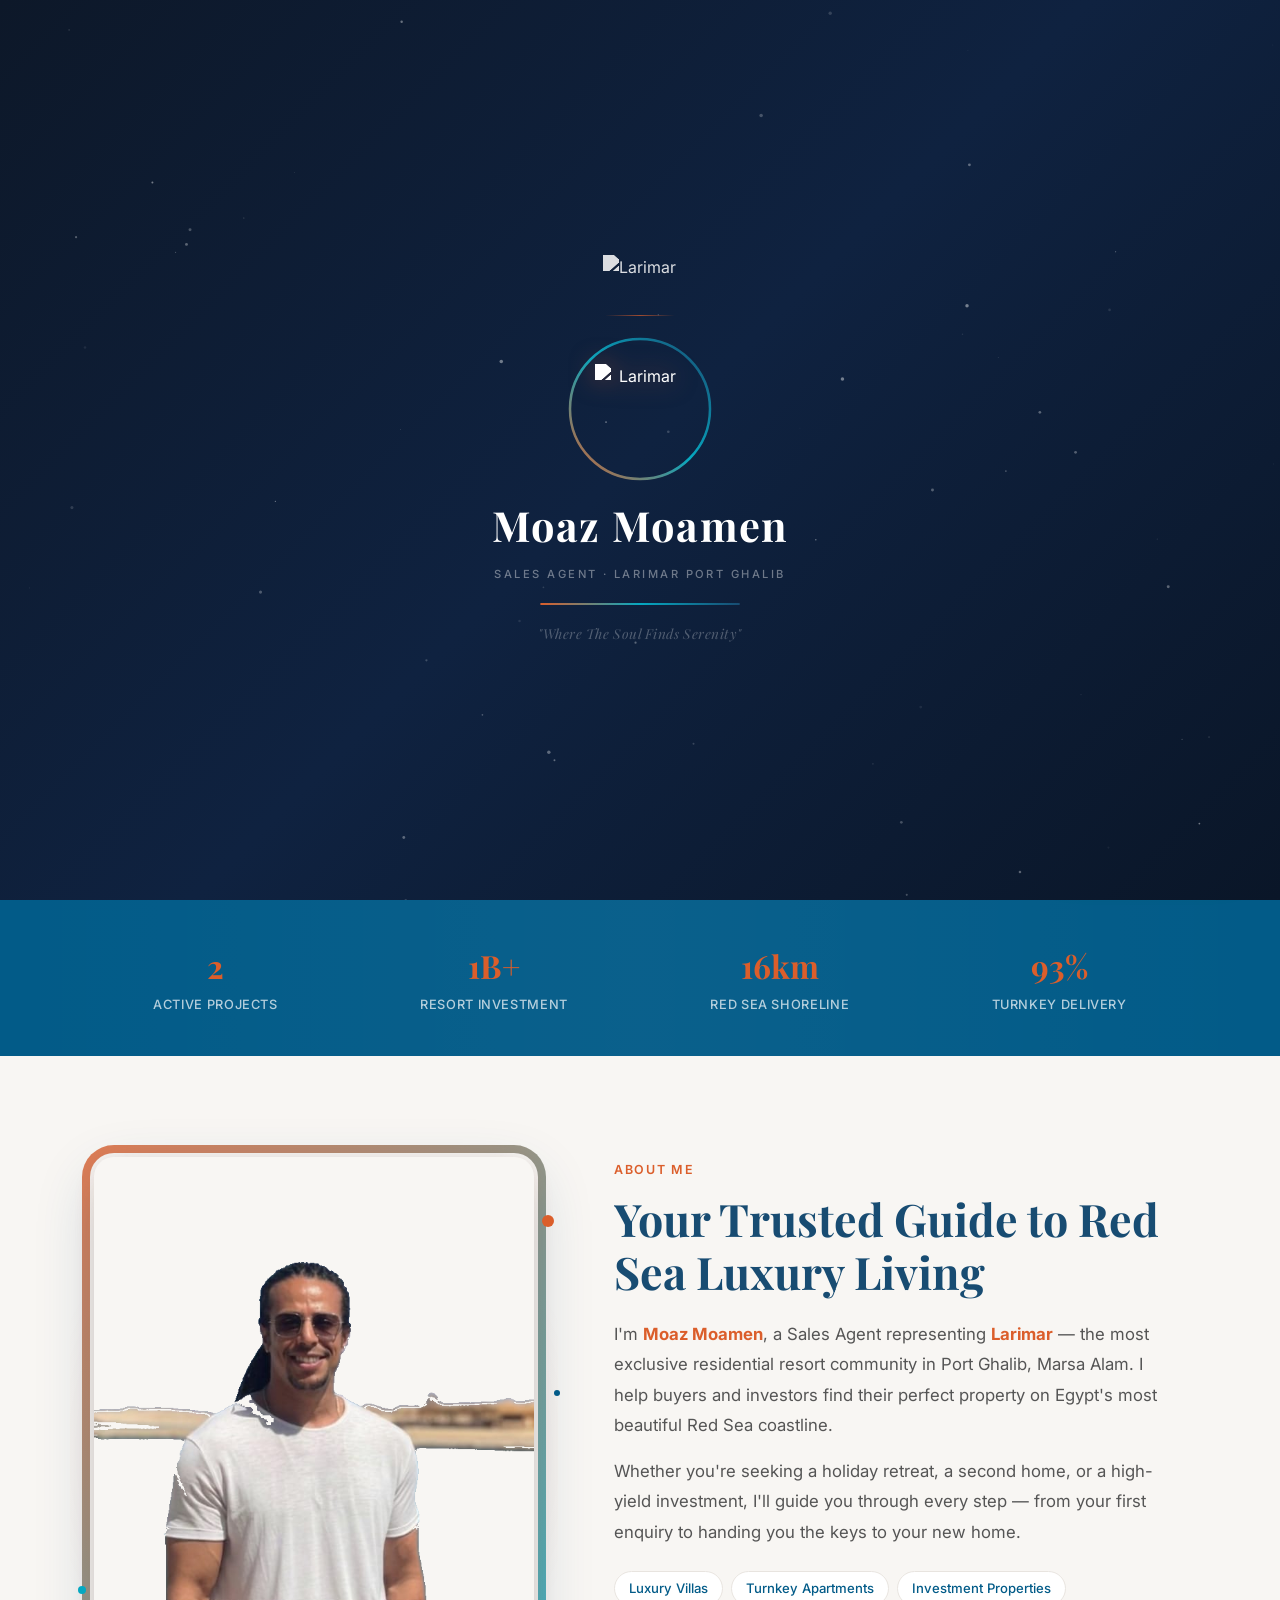
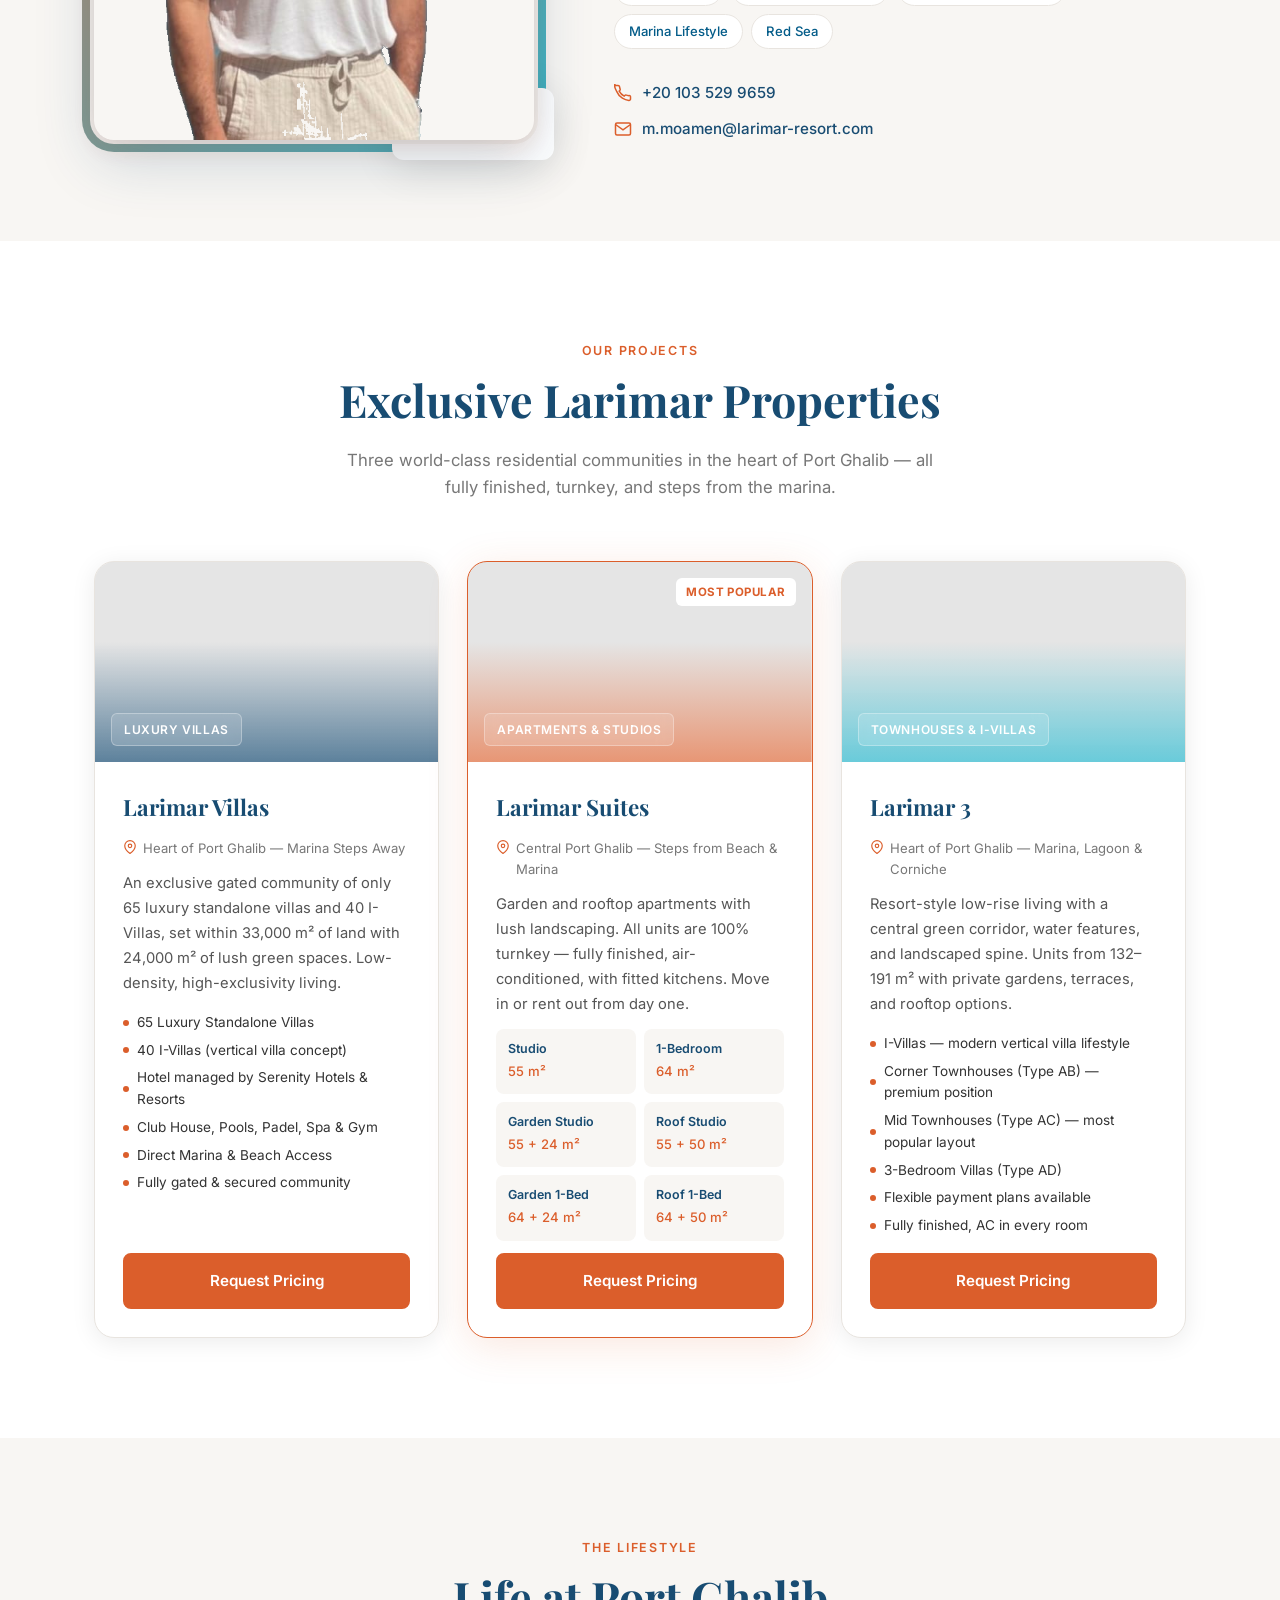
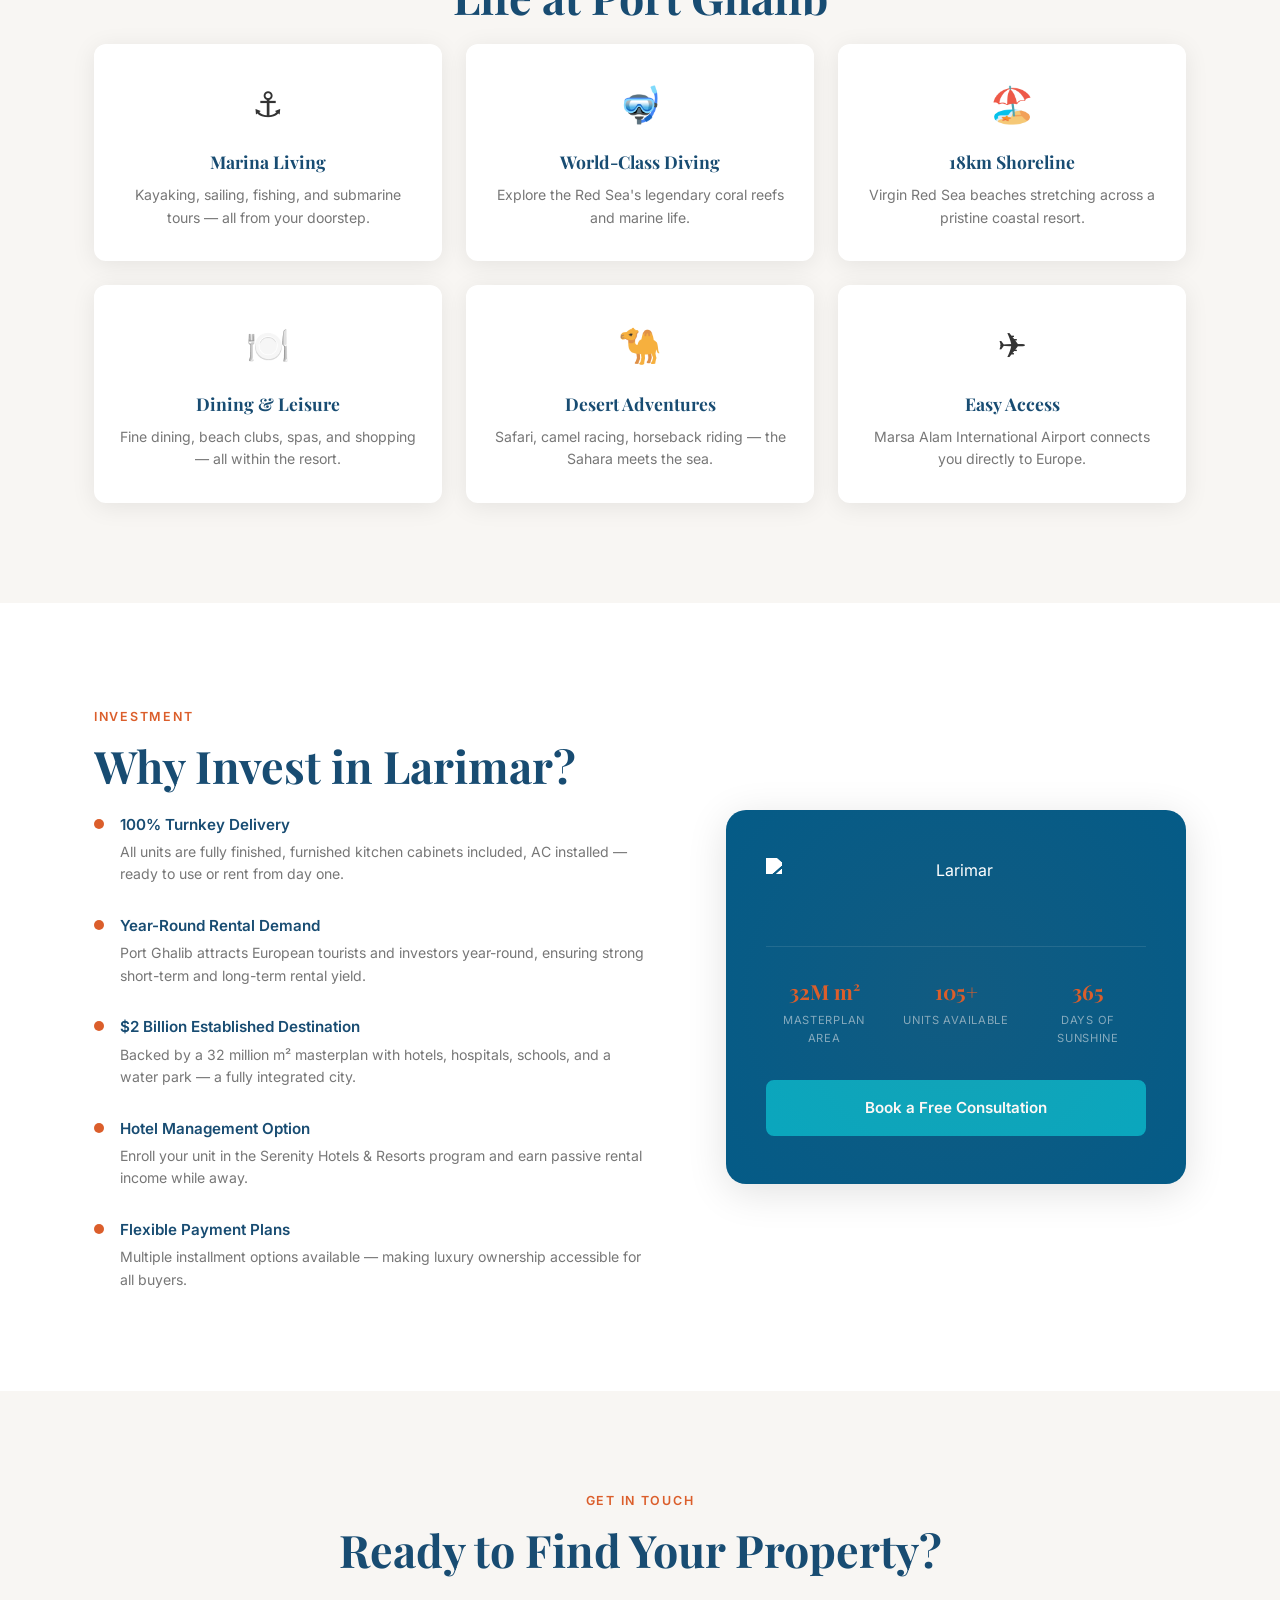
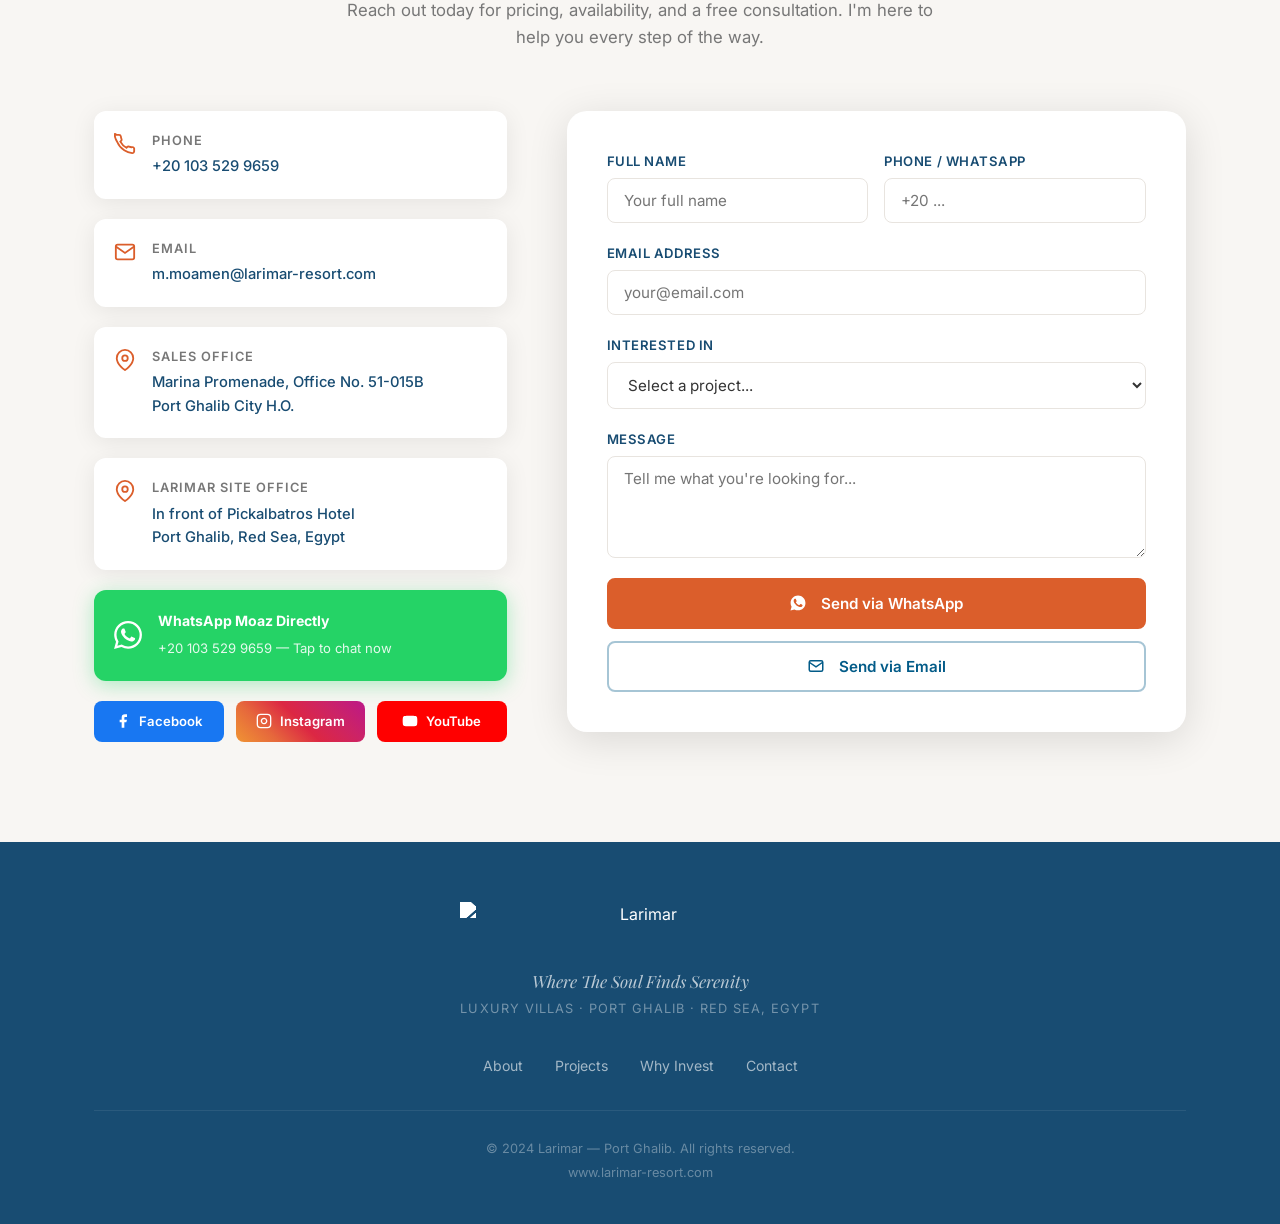
==== commit 32f84455: "Improved Moaz background removal: sky blue detection + edge flood fill" ====
--- a/index.html
+++ b/index.html
@@ -149,7 +149,7 @@
         <div class="dot dot-2"></div>
         <div class="dot dot-3"></div>
         <div class="about-image-placeholder" style="padding-bottom:0;background:transparent;height:auto;min-height:0;">
-          <img src="[data-uri]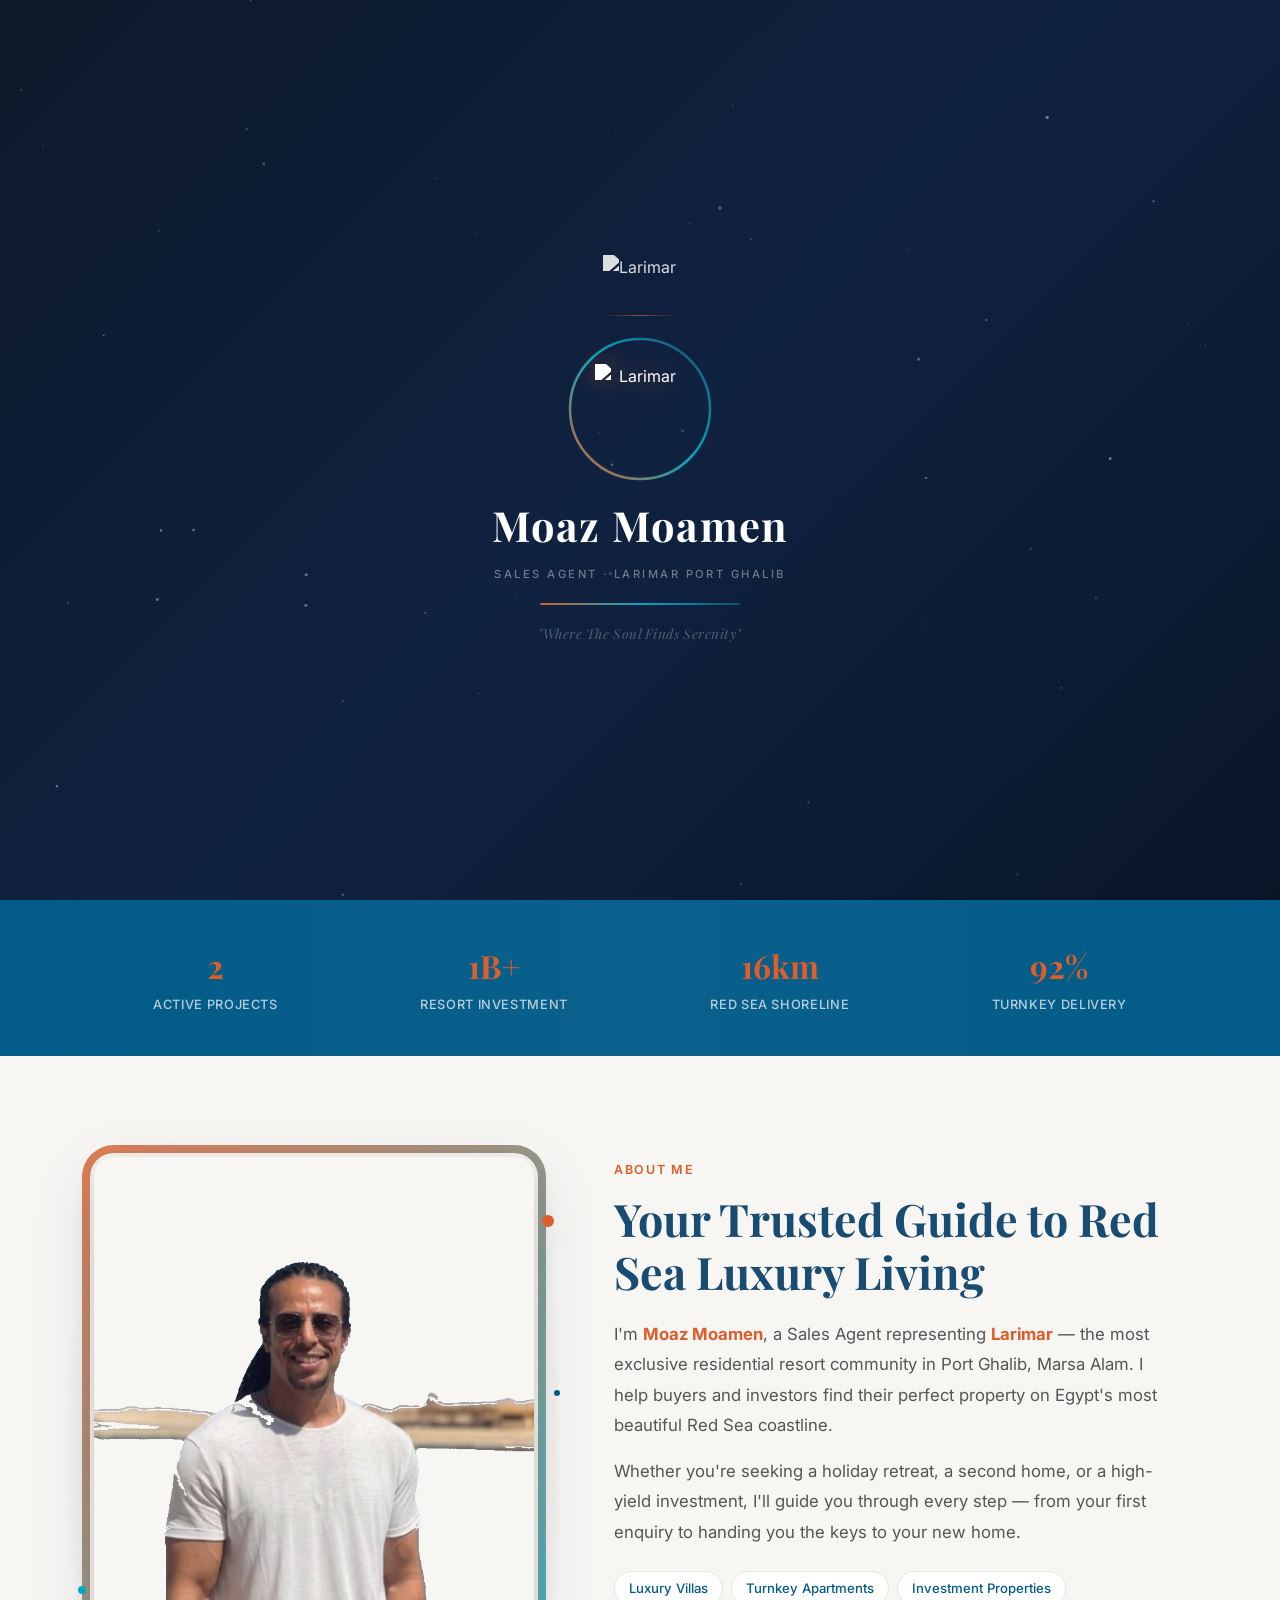
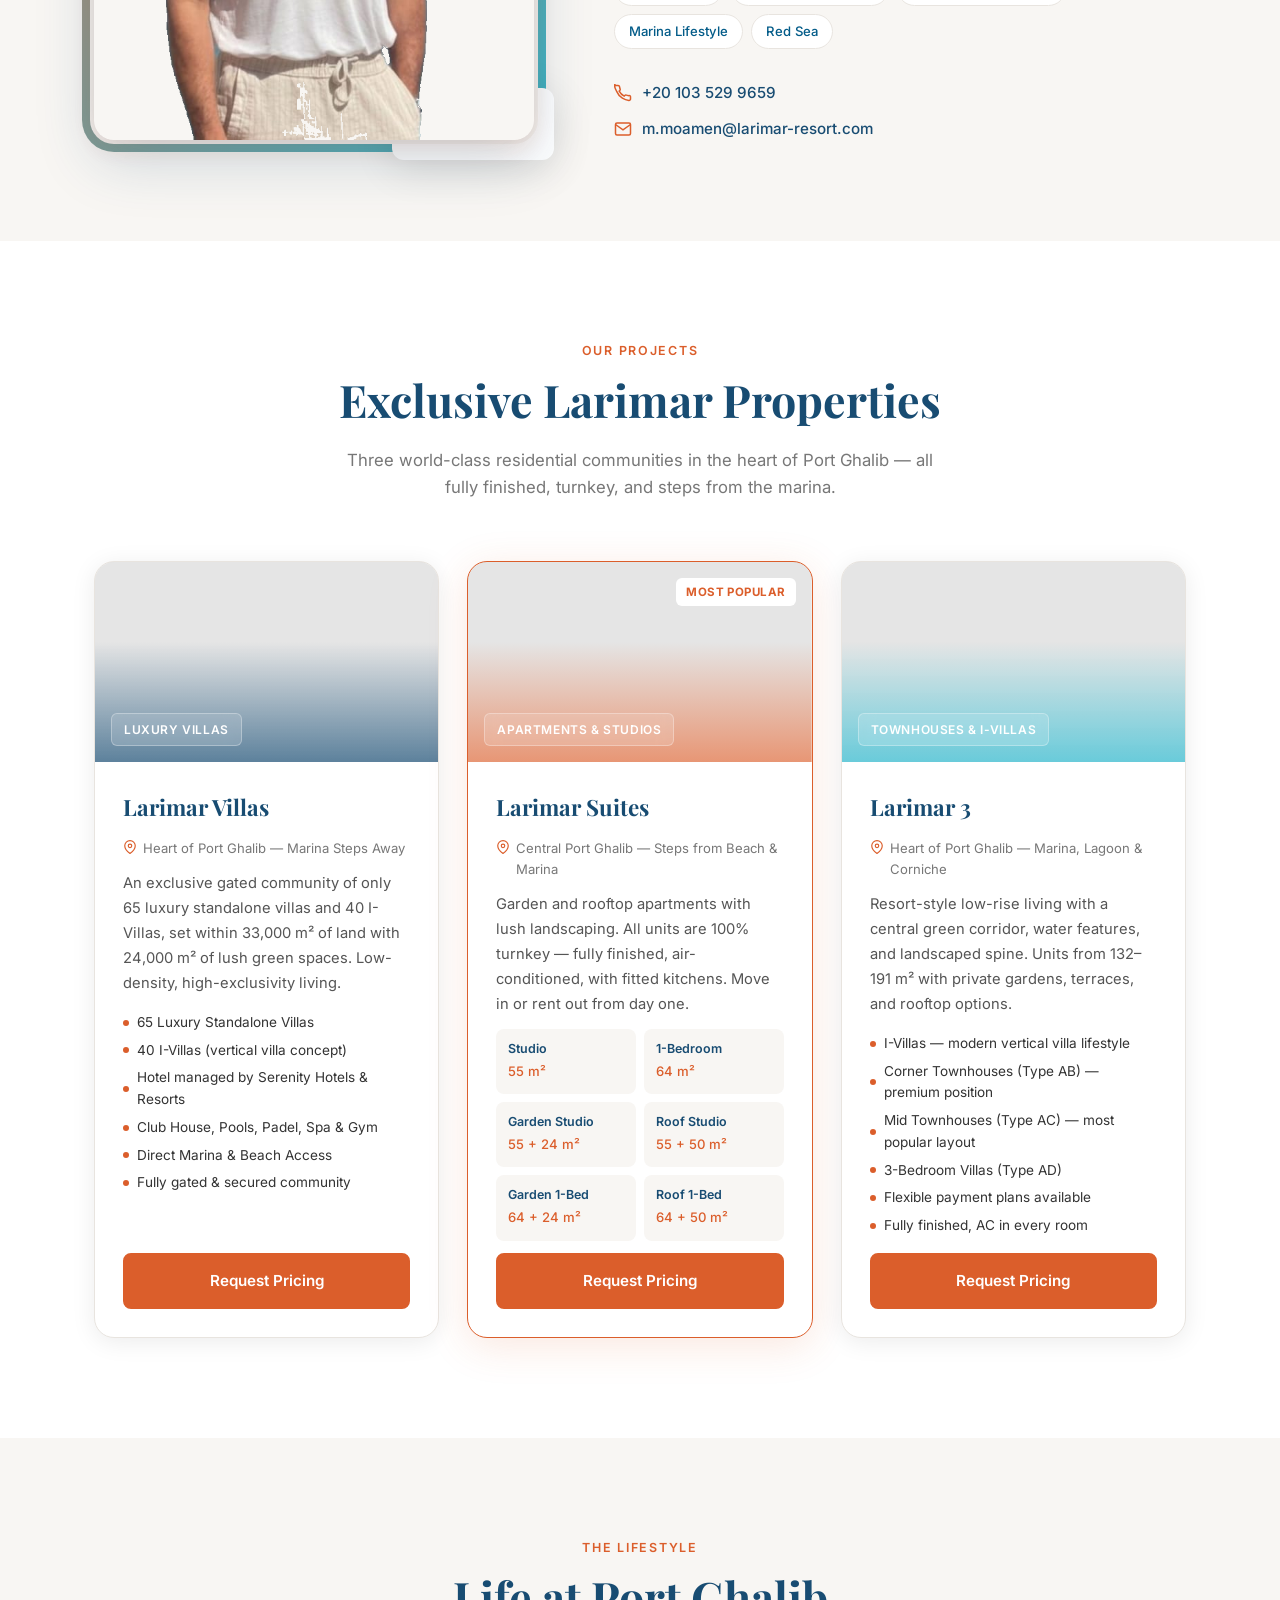
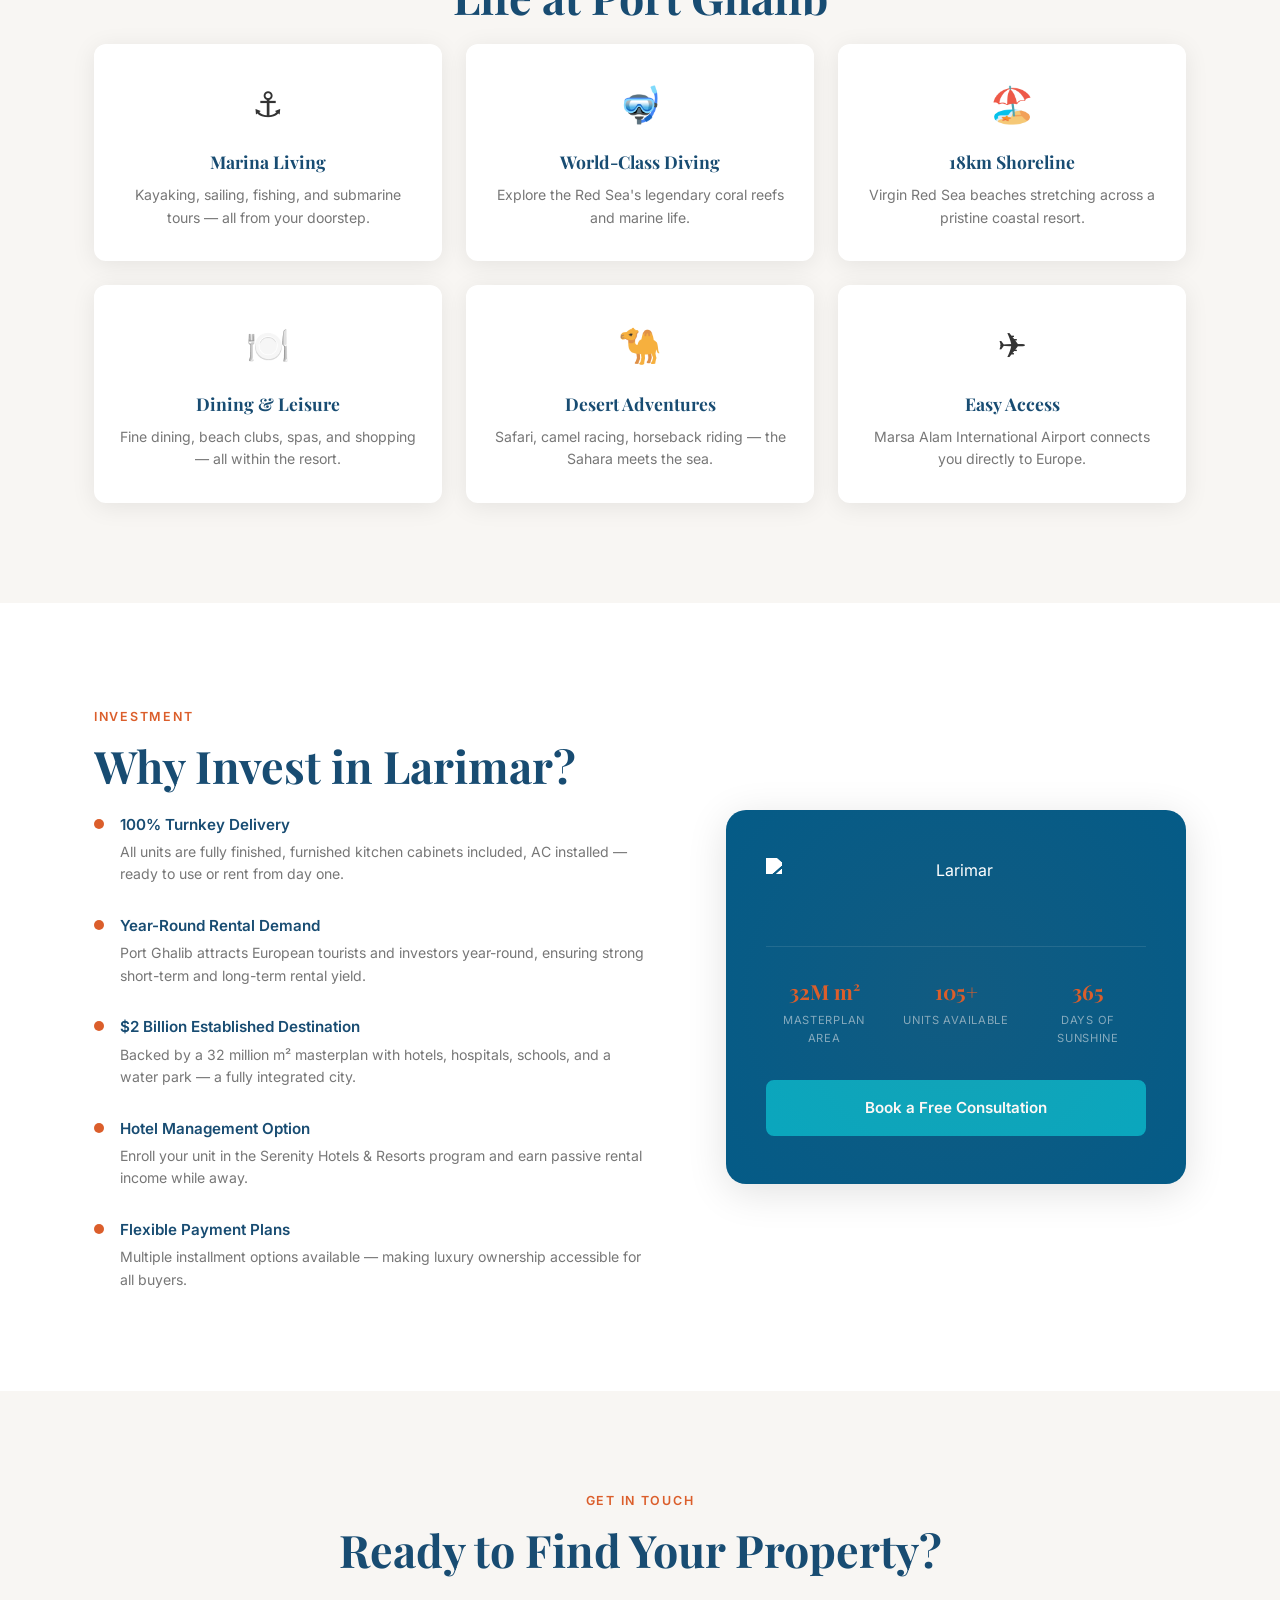
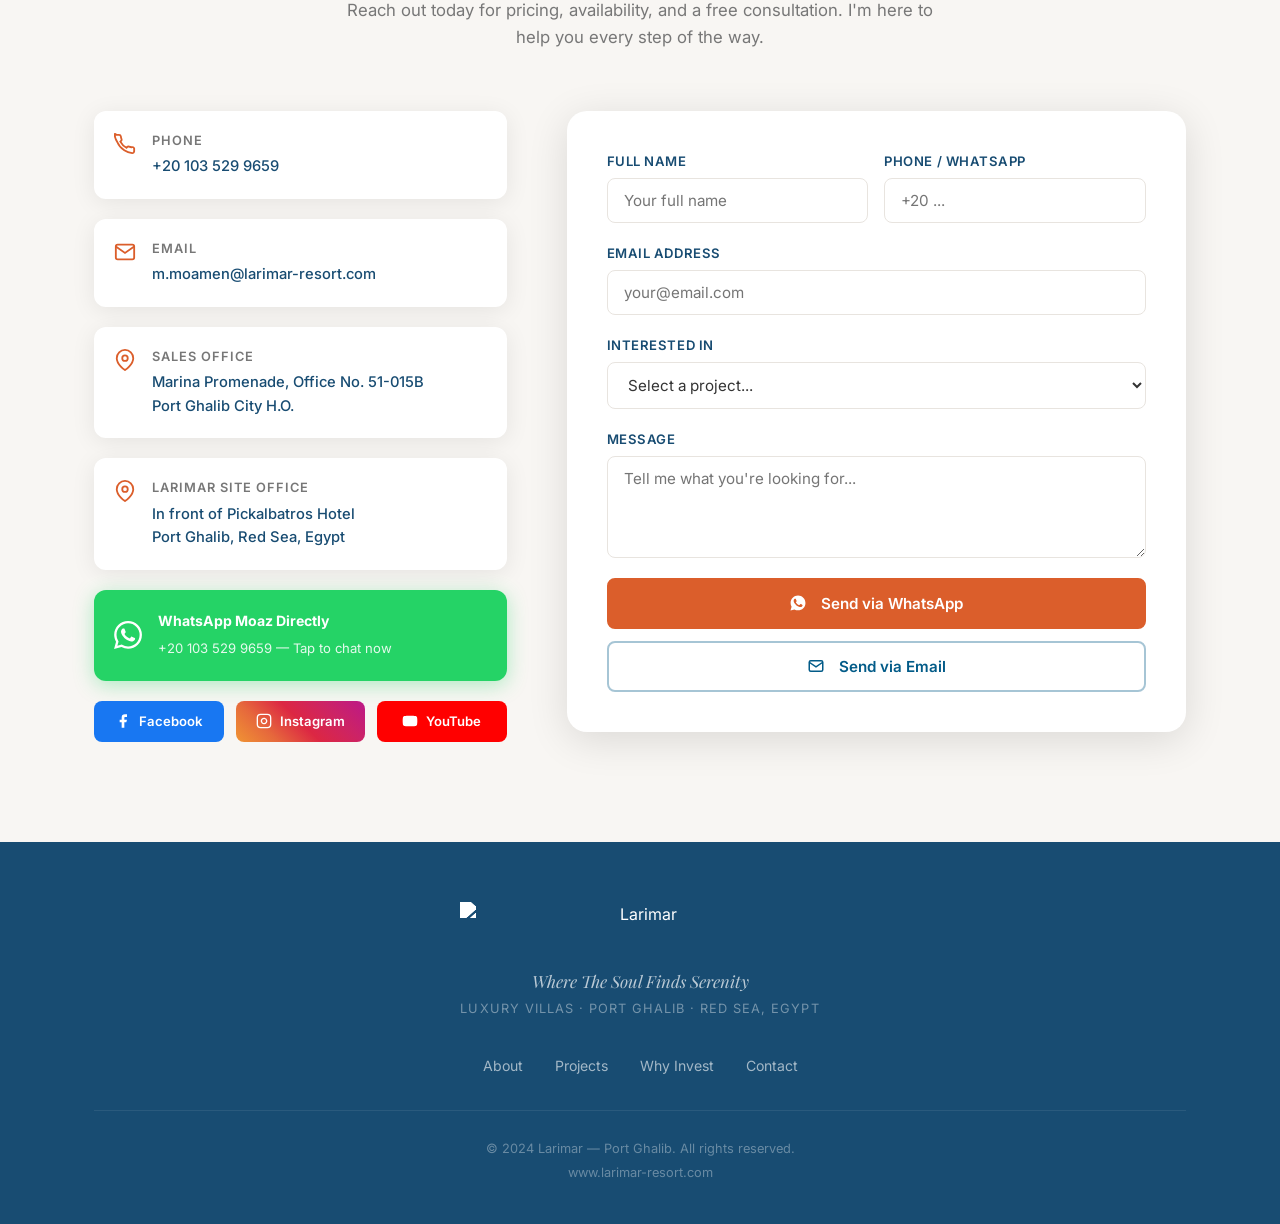
==== commit c571d7a2: "Fix Moaz link preview image + embed Larimar logo + add photo to QR center" ====
--- a/index.html
+++ b/index.html
@@ -8,15 +8,15 @@
   <!-- WhatsApp / Social Preview -->
   <meta property="og:title" content="Moaz Moamen — Sales Agent" />
   <meta property="og:description" content="Luxury Real Estate · Larimar Port Ghalib · Red Sea, Egypt. Explore exclusive villas, suites & townhouses." />
-  <meta property="og:image" content="https://seifabas33-pixel.github.io/claude-/assets/og-moaz.jpg" />
-  <meta property="og:image:width" content="780" />
-  <meta property="og:image:height" content="446" />
-  <meta property="og:url" content="https://seifabas33-pixel.github.io/claude-/?v=1" />
+  <meta property="og:image" content="https://seifabas33-pixel.github.io/claude-/assets/og-moaz.jpg?v=3" />
+  <meta property="og:image:width" content="1560" />
+  <meta property="og:image:height" content="892" />
+  <meta property="og:url" content="https://seifabas33-pixel.github.io/claude-/?v=3" />
   <meta property="og:type" content="website" />
   <meta name="twitter:card" content="summary_large_image" />
   <meta name="twitter:title" content="Moaz Moamen — Sales Agent | Larimar Port Ghalib" />
   <meta name="twitter:description" content="Luxury Real Estate · Port Ghalib · Red Sea, Egypt" />
-  <meta name="twitter:image" content="https://seifabas33-pixel.github.io/claude-/assets/og-moaz.jpg" />
+  <meta name="twitter:image" content="https://seifabas33-pixel.github.io/claude-/assets/og-moaz.jpg?v=3" />
 
   <!-- Home screen / app icon (Larimar) -->
   <link rel="apple-touch-icon" sizes="180x180" href="assets/larimar-icon-512.png" />
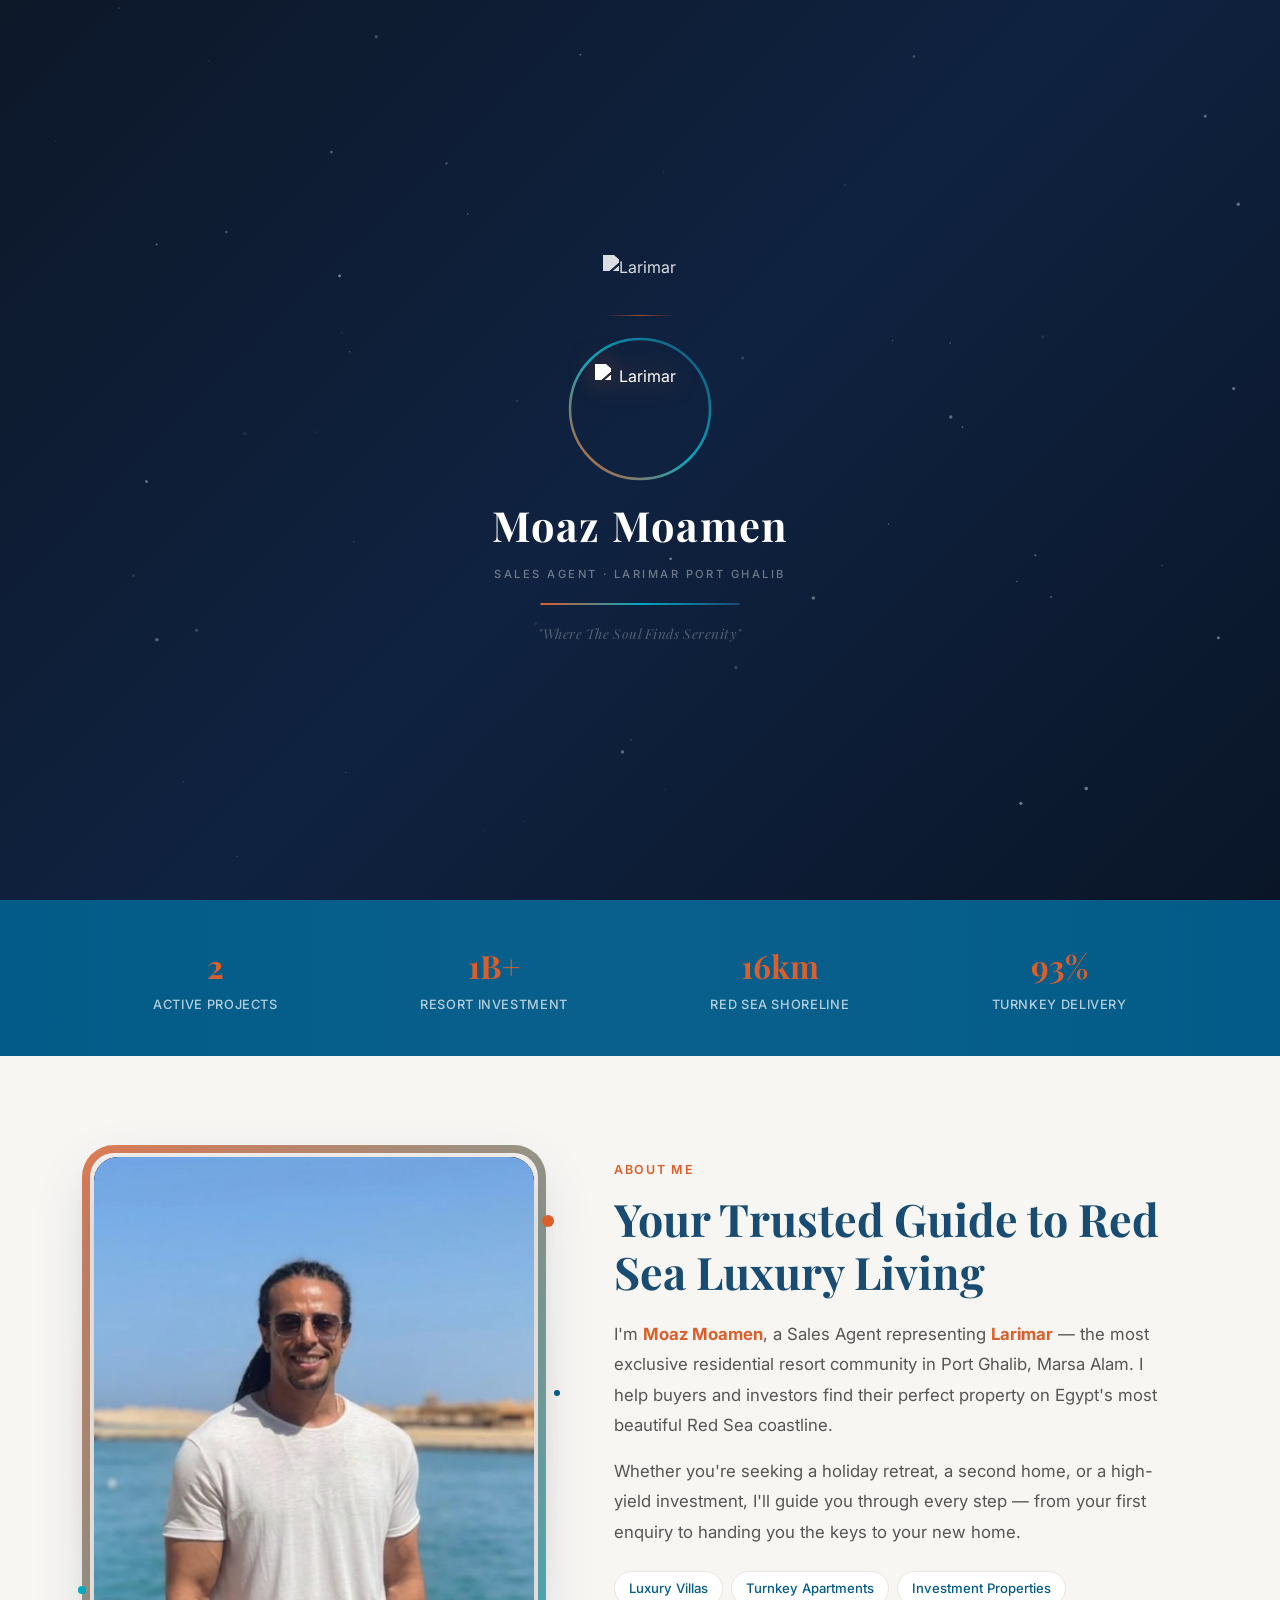
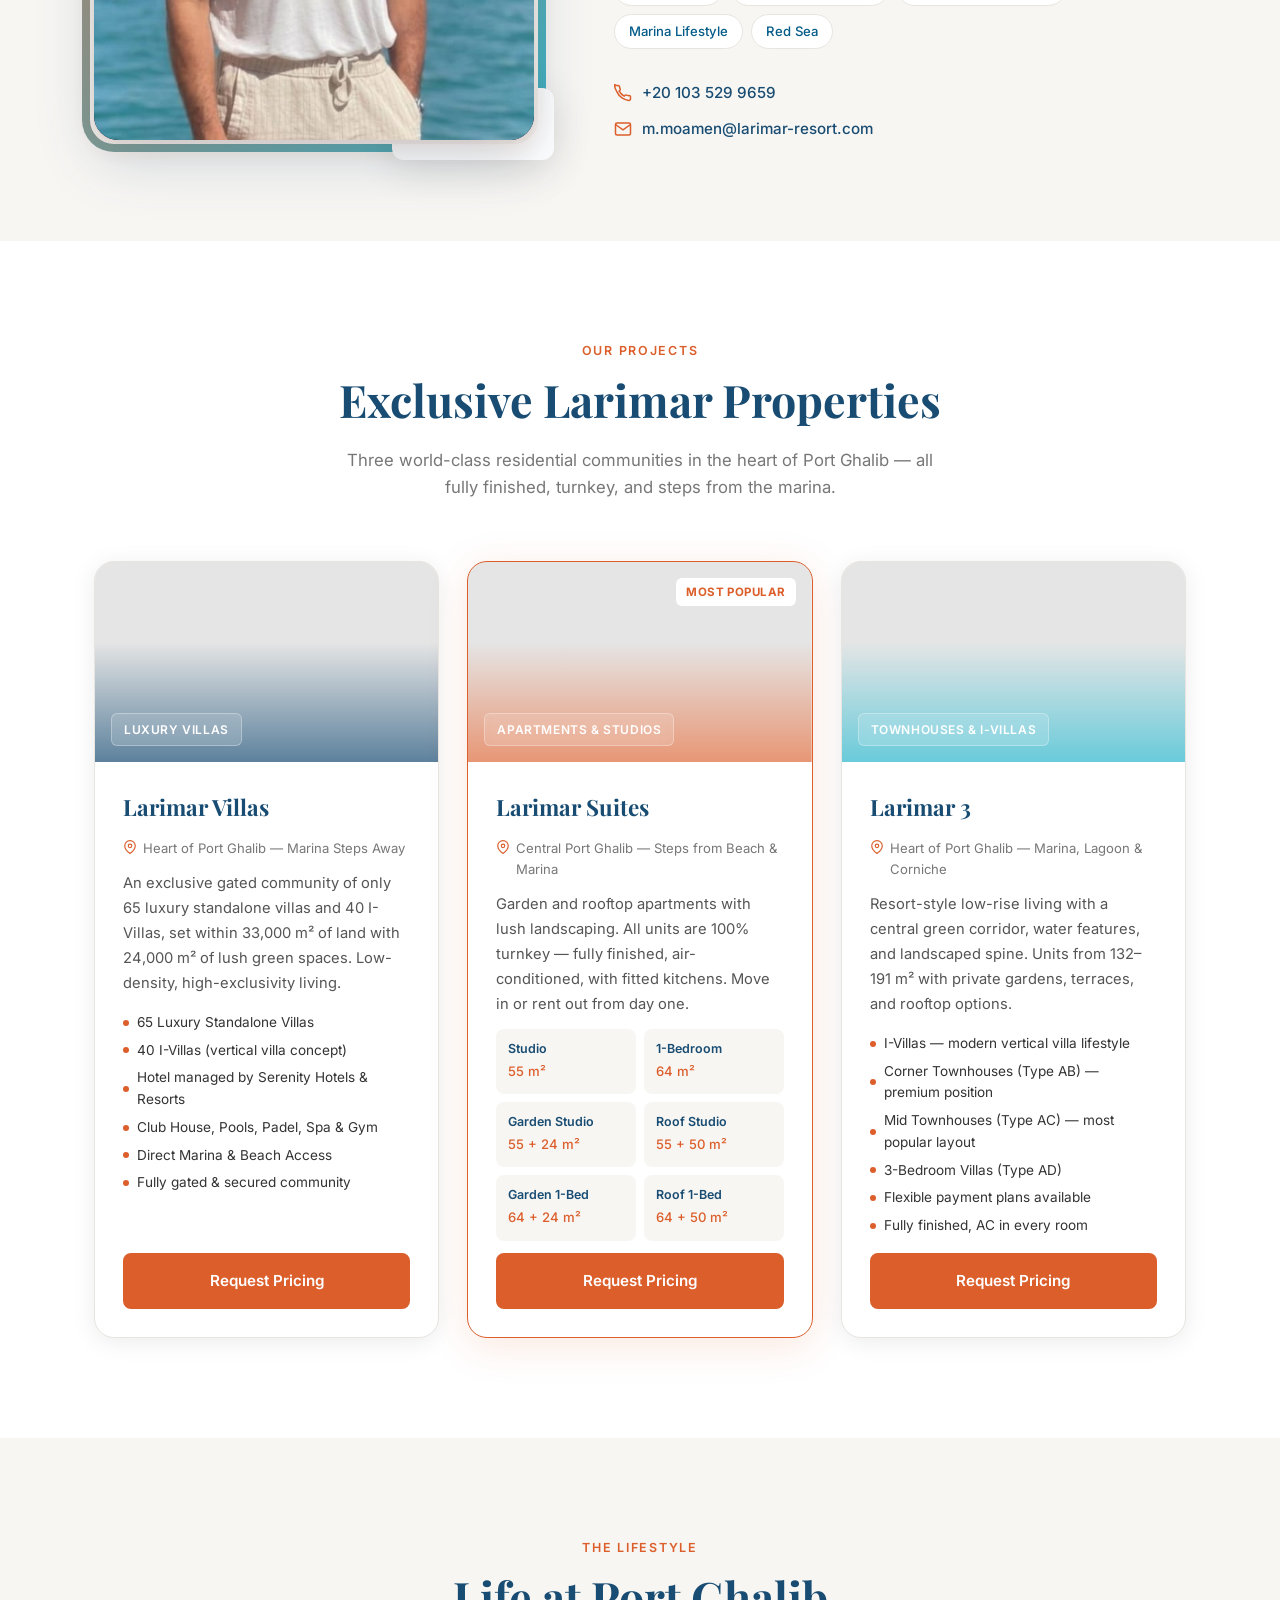
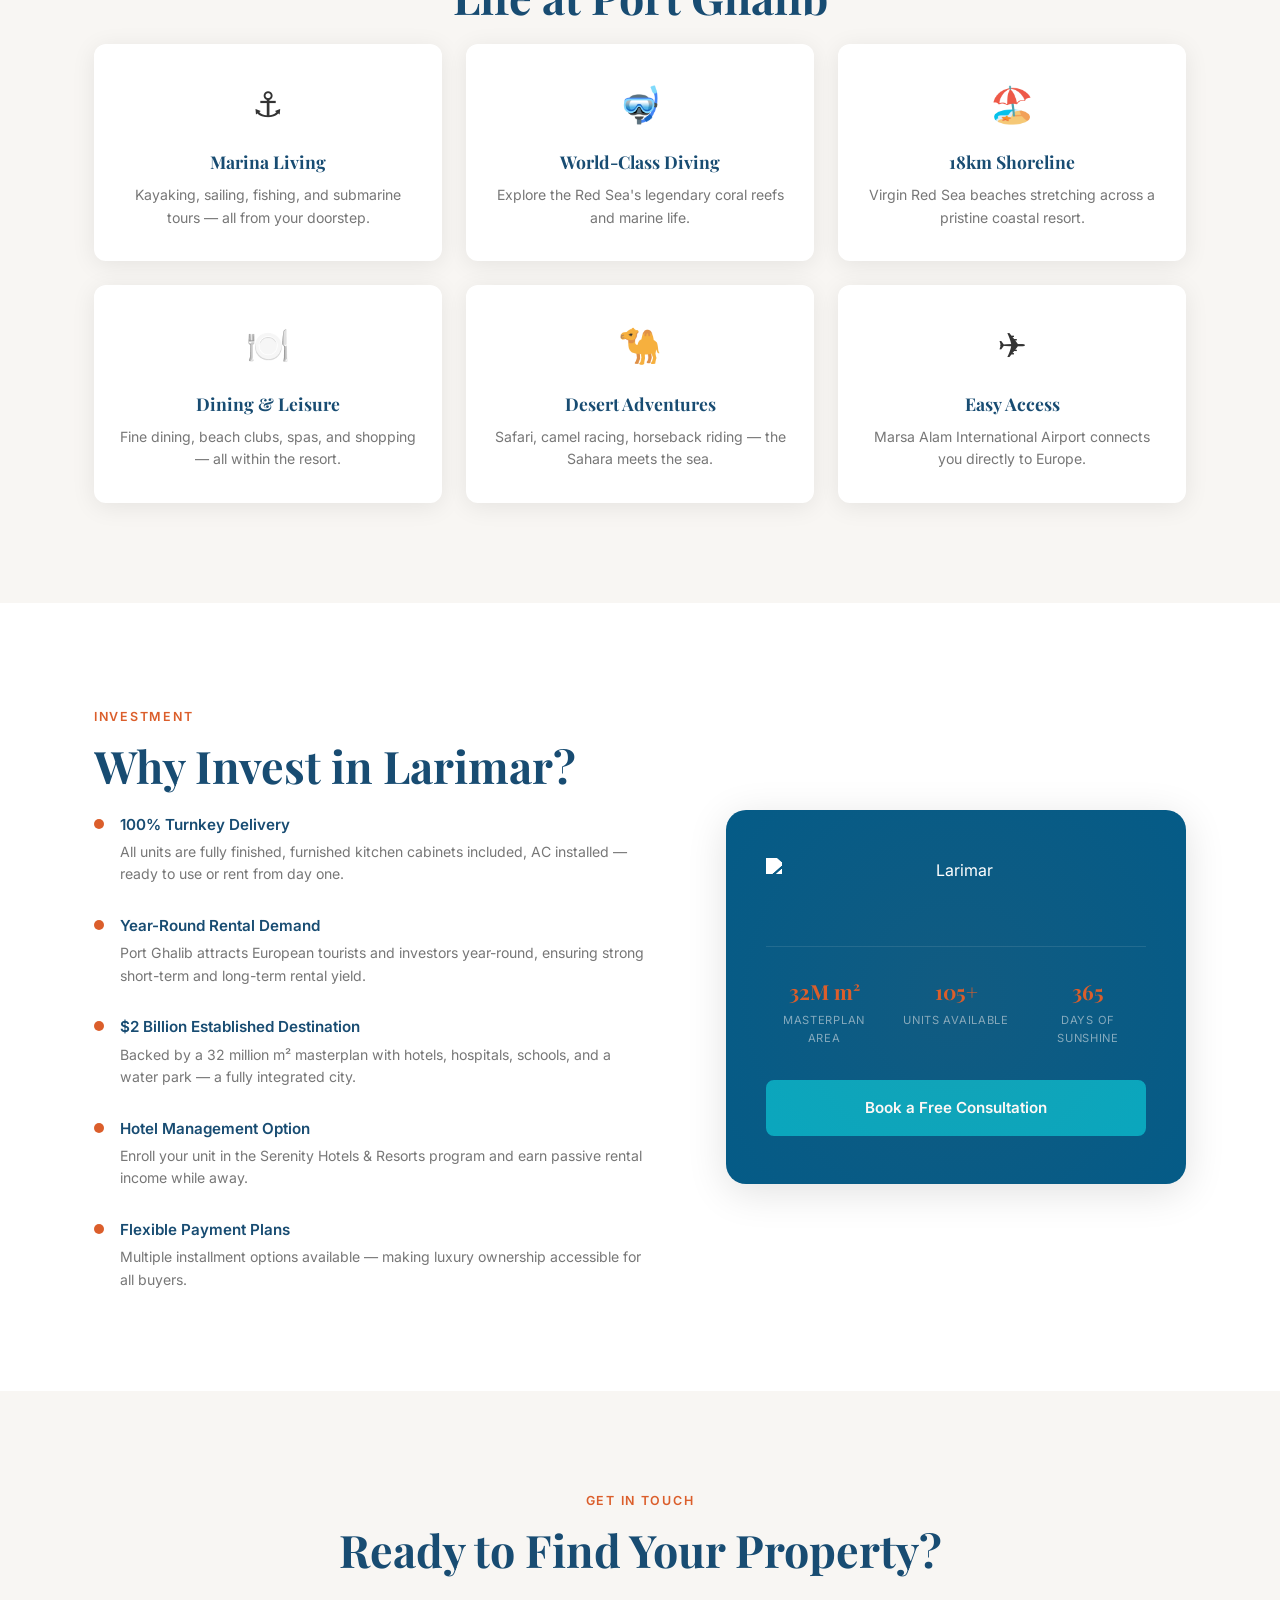
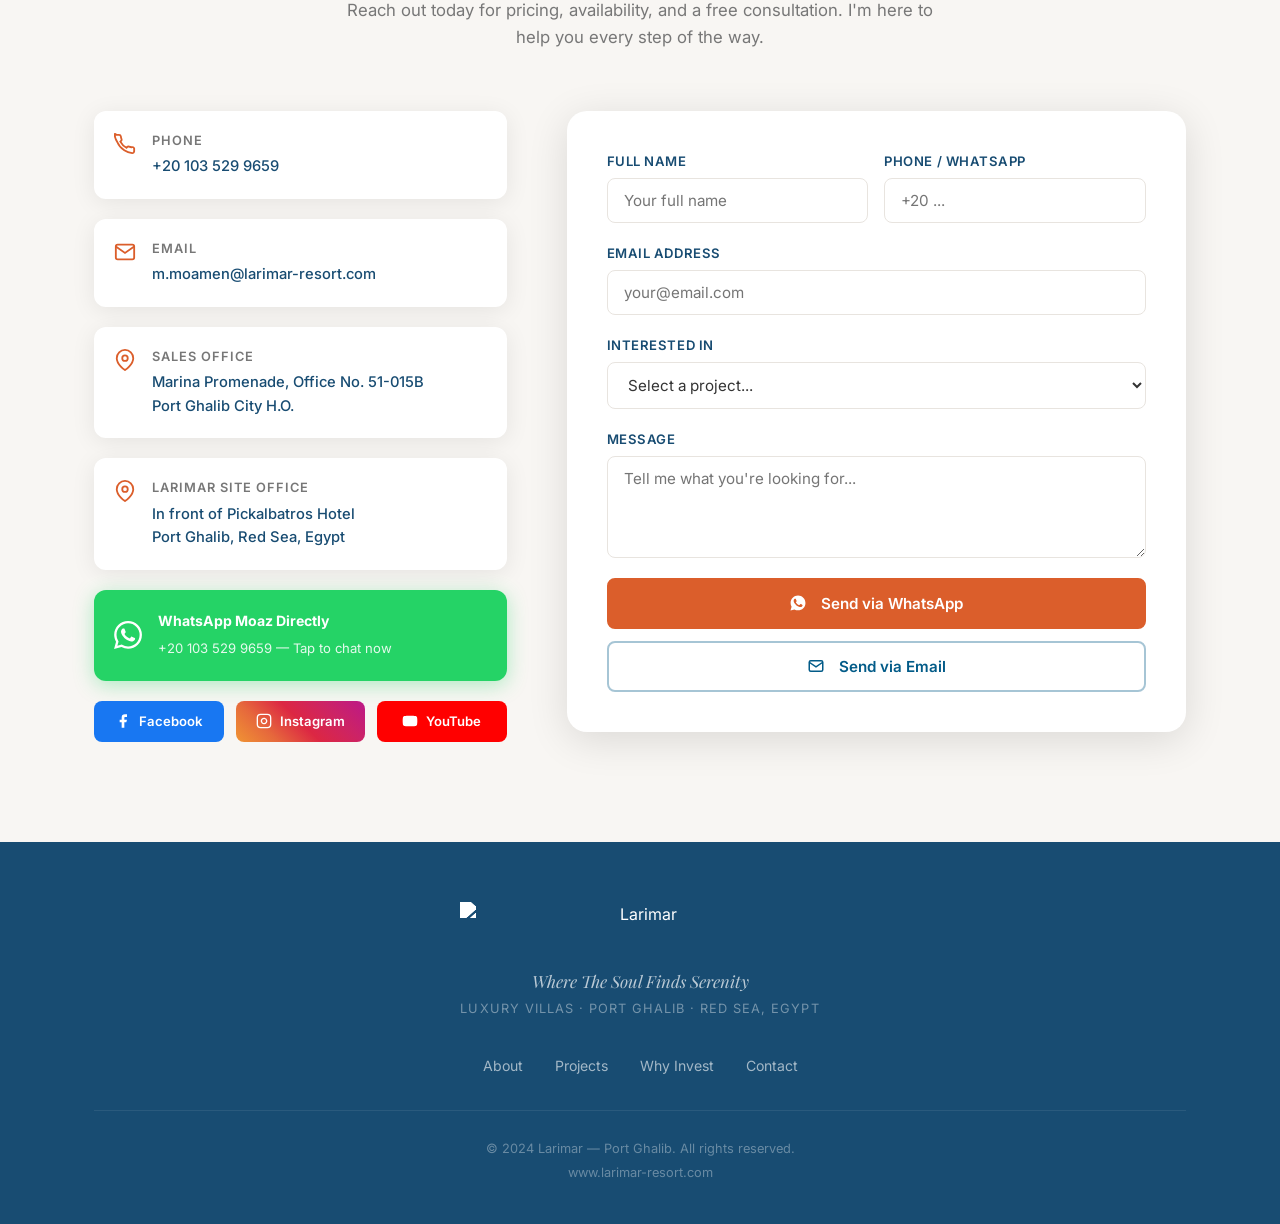
==== commit 5ab410c0: "Use original photo in portfolio + add photo to Moaz QR page + embed logo" ====
--- a/index.html
+++ b/index.html
@@ -148,8 +148,8 @@
         <div class="dot dot-1"></div>
         <div class="dot dot-2"></div>
         <div class="dot dot-3"></div>
-        <div class="about-image-placeholder" style="padding-bottom:0;background:transparent;height:auto;min-height:0;">
-          <img src="[data-uri]